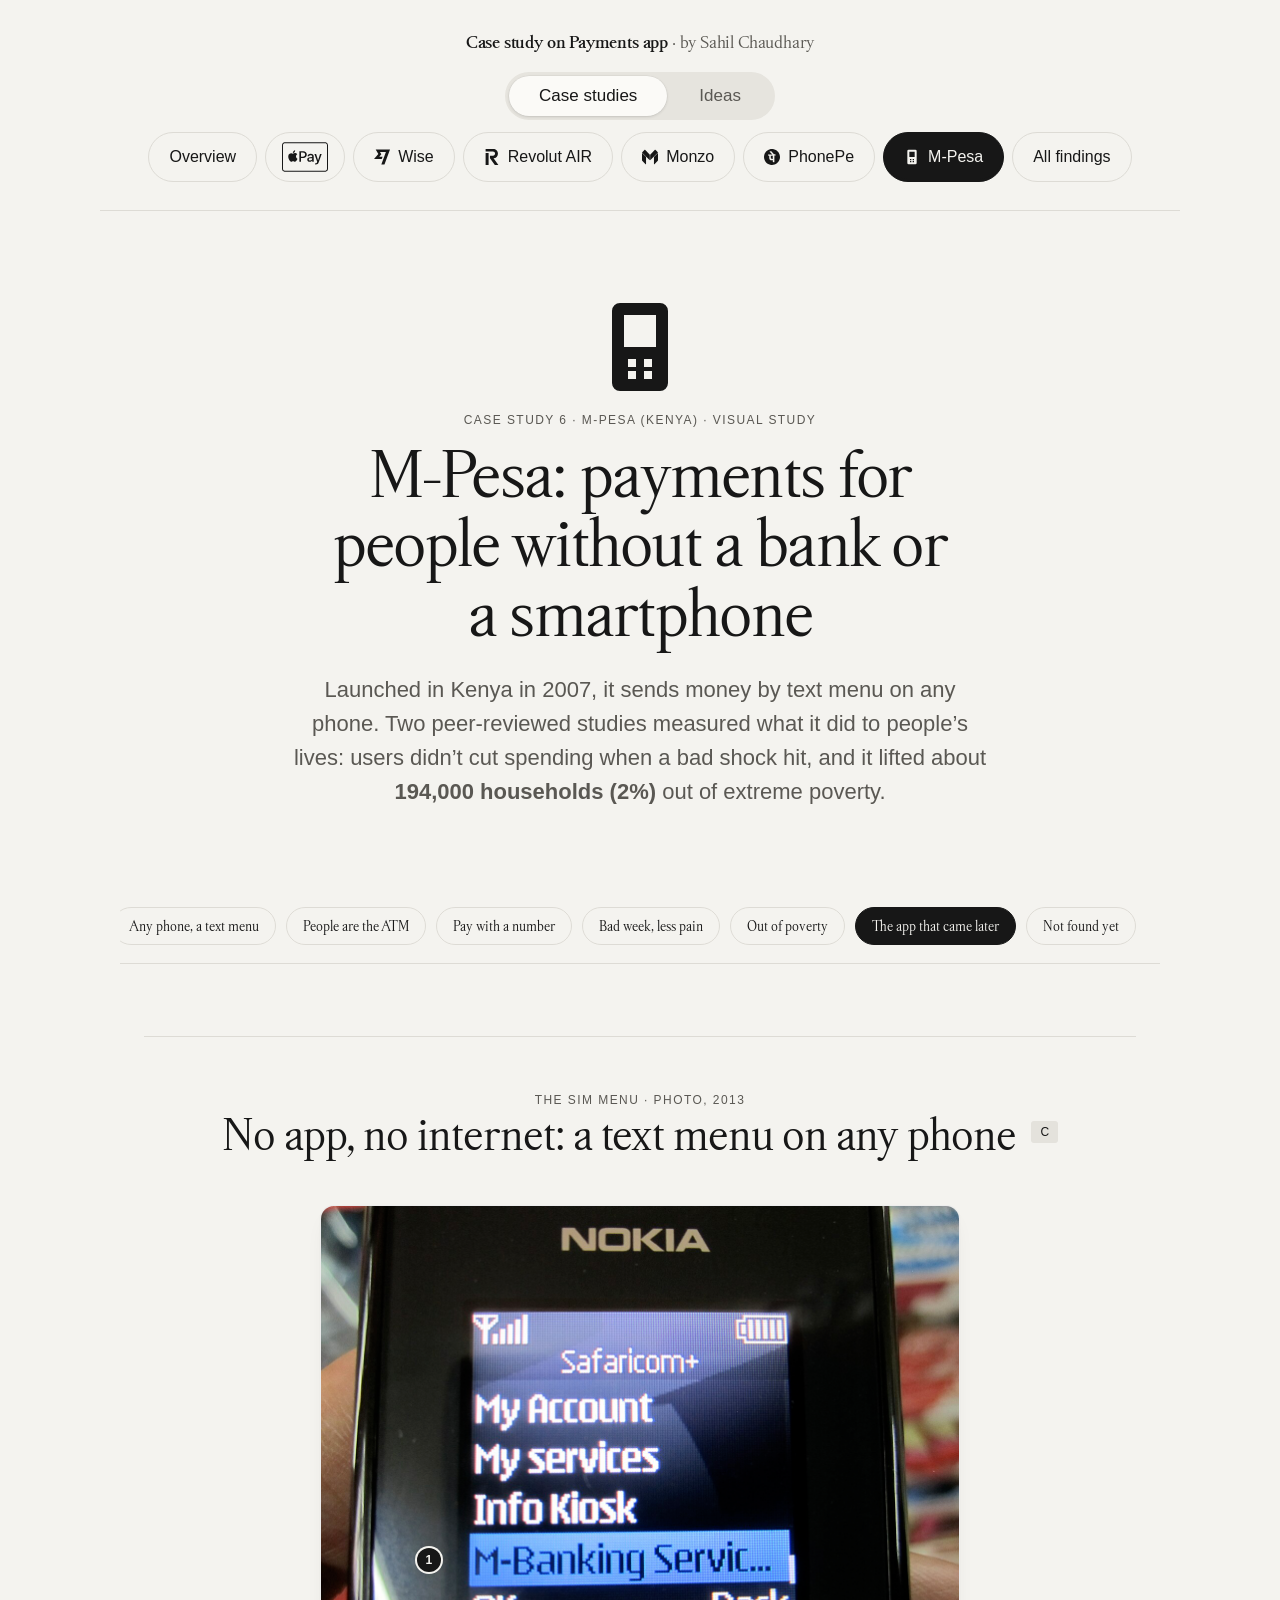
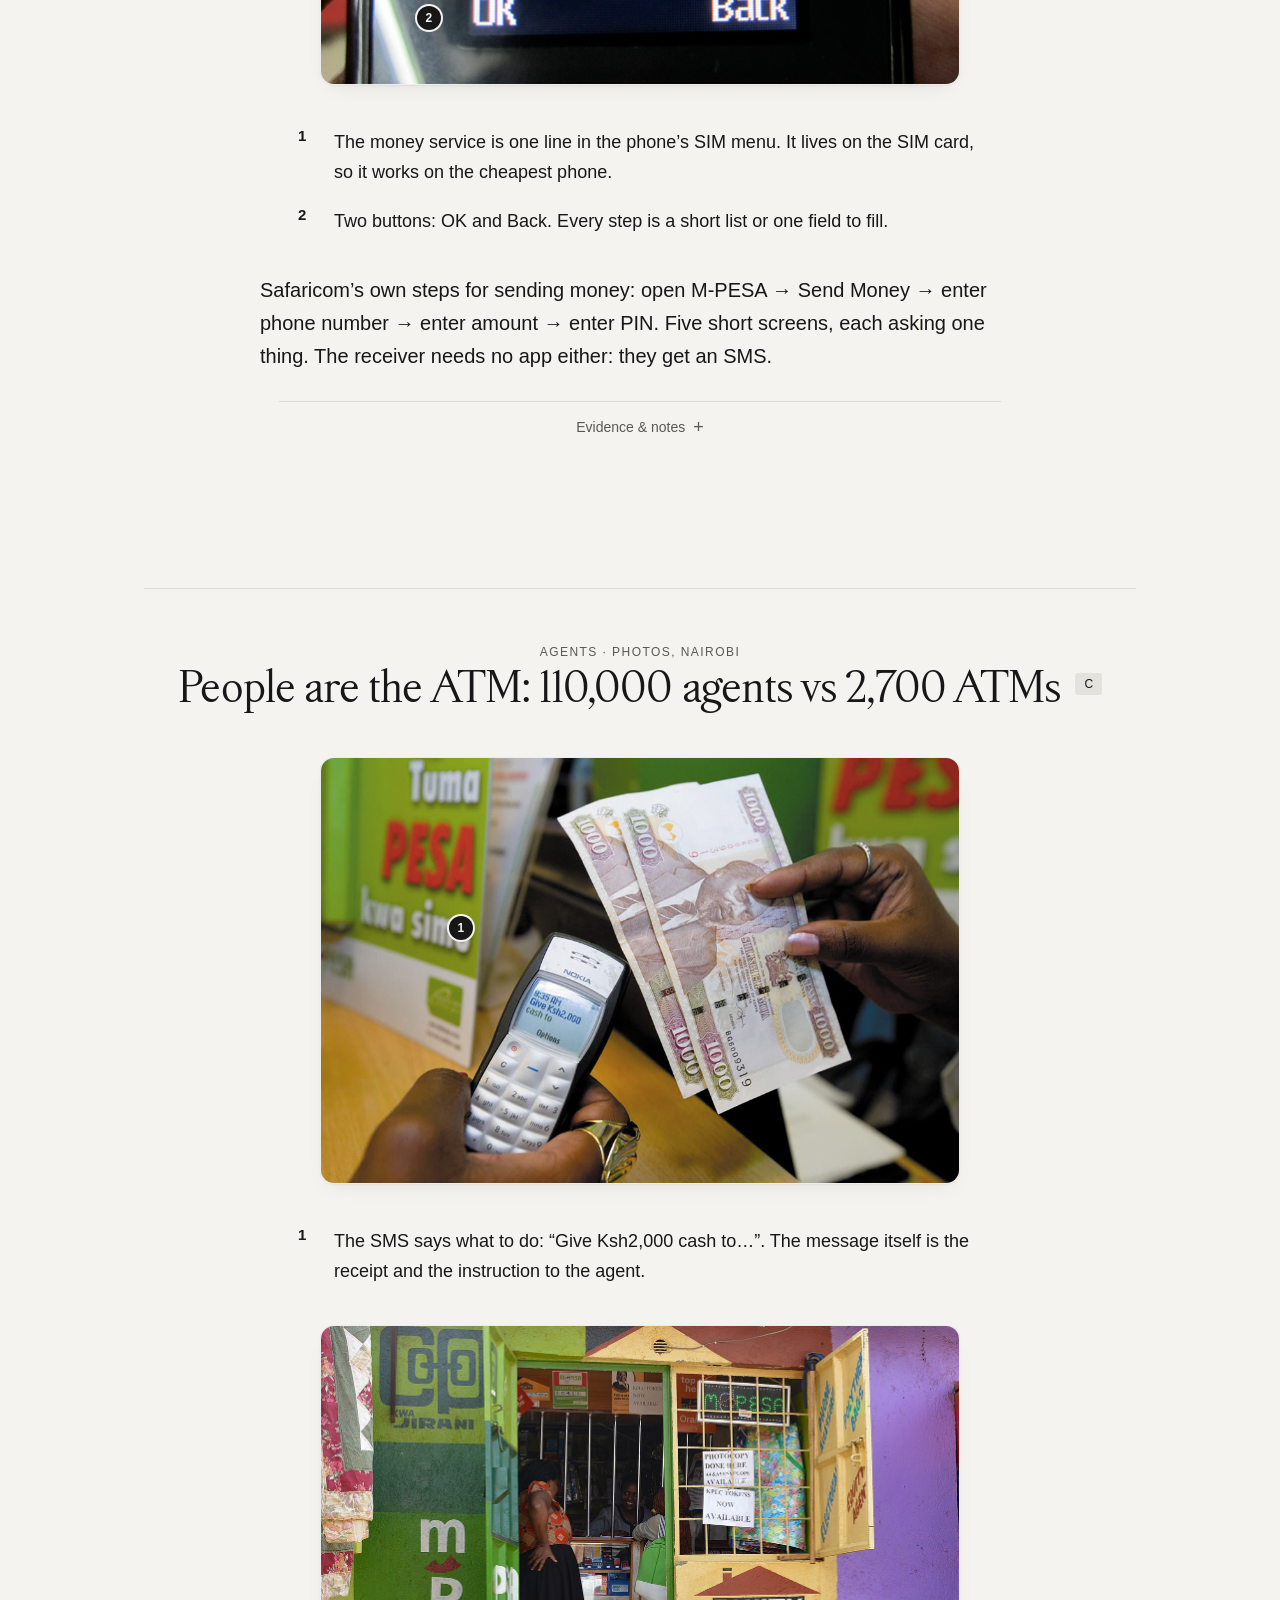
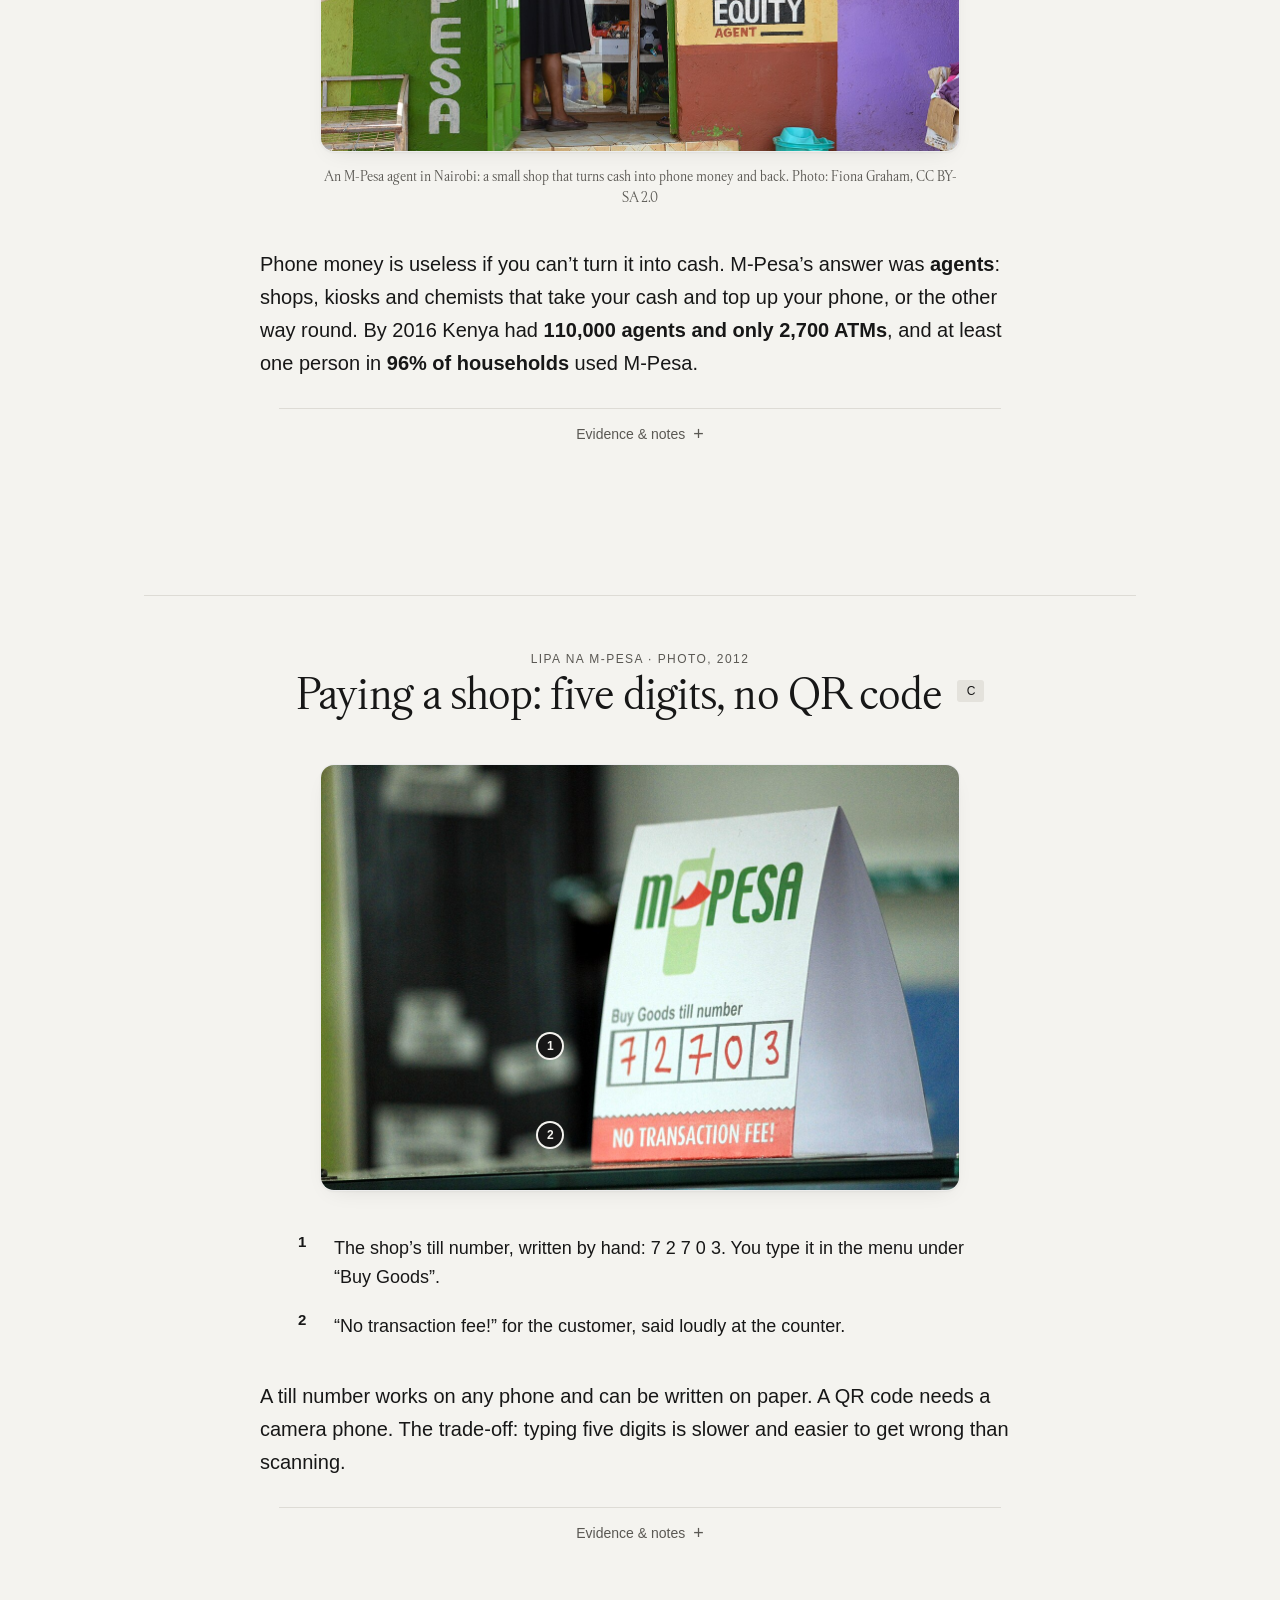
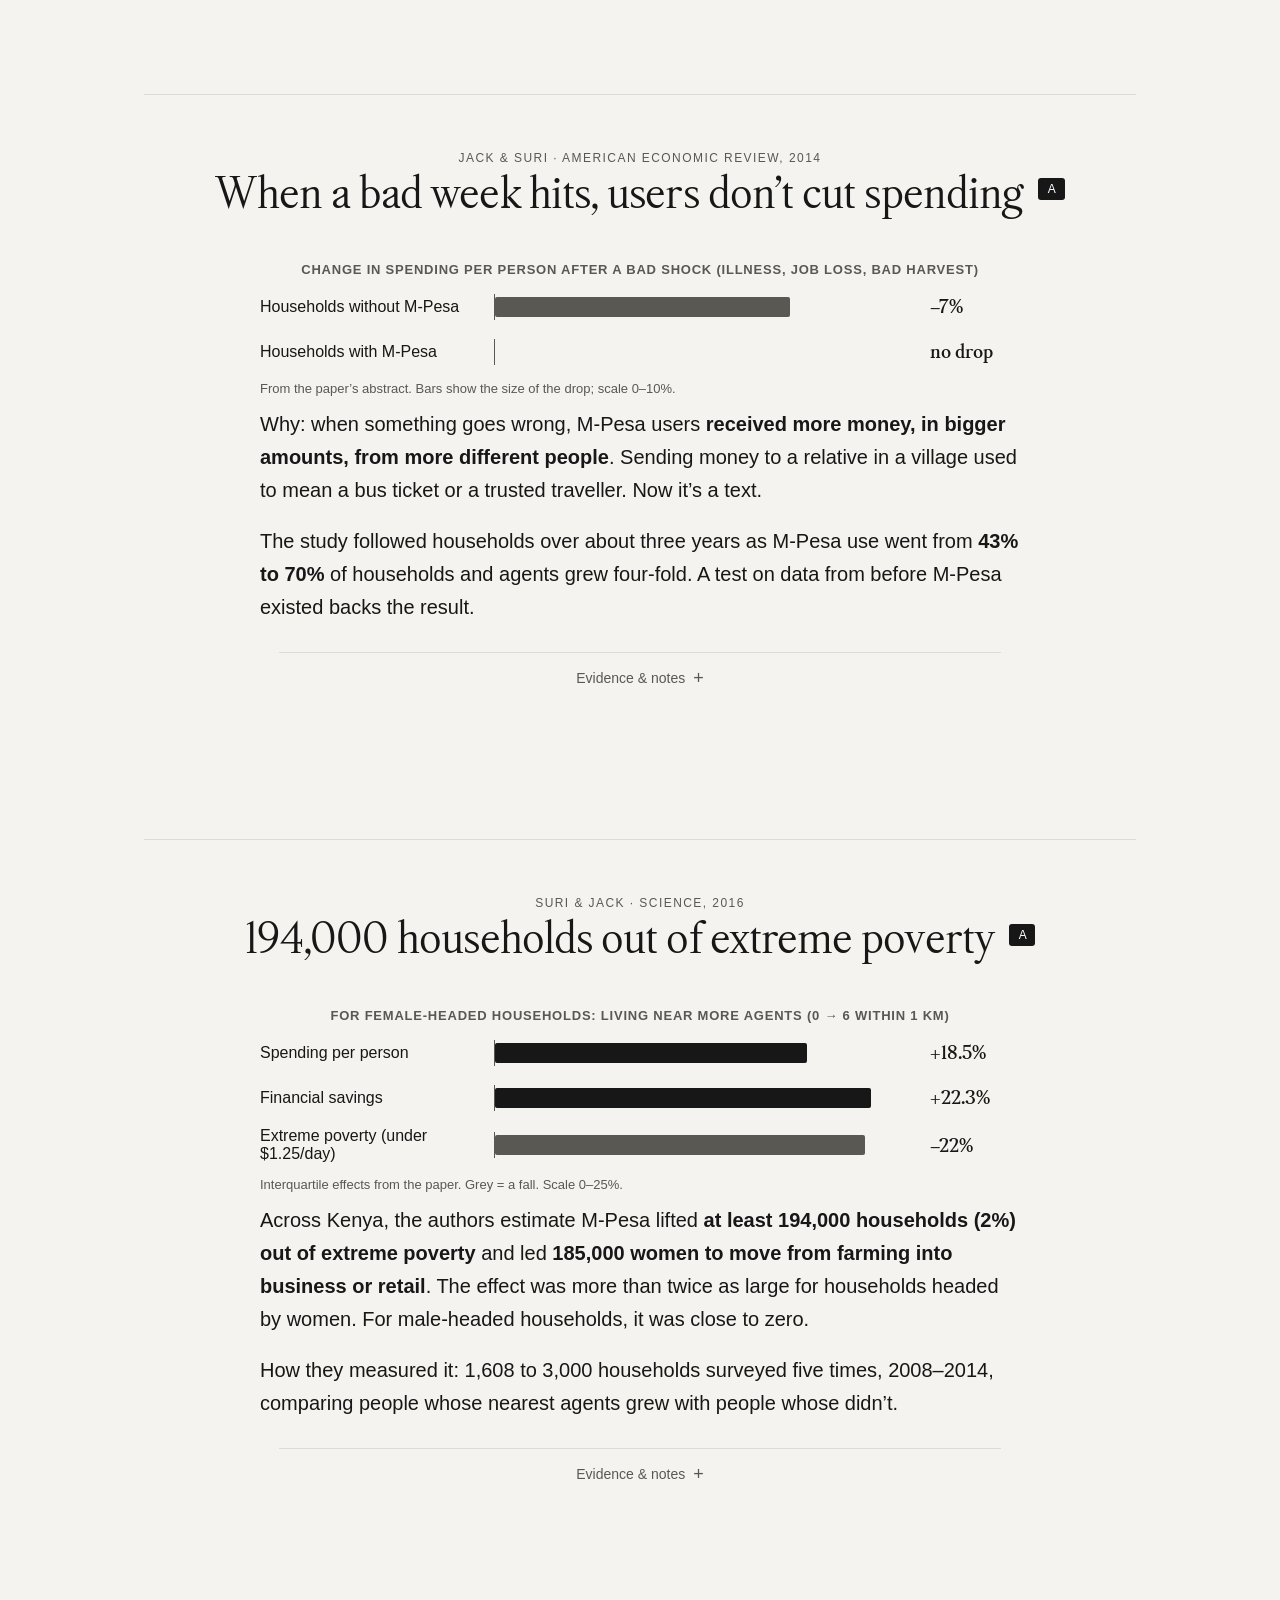
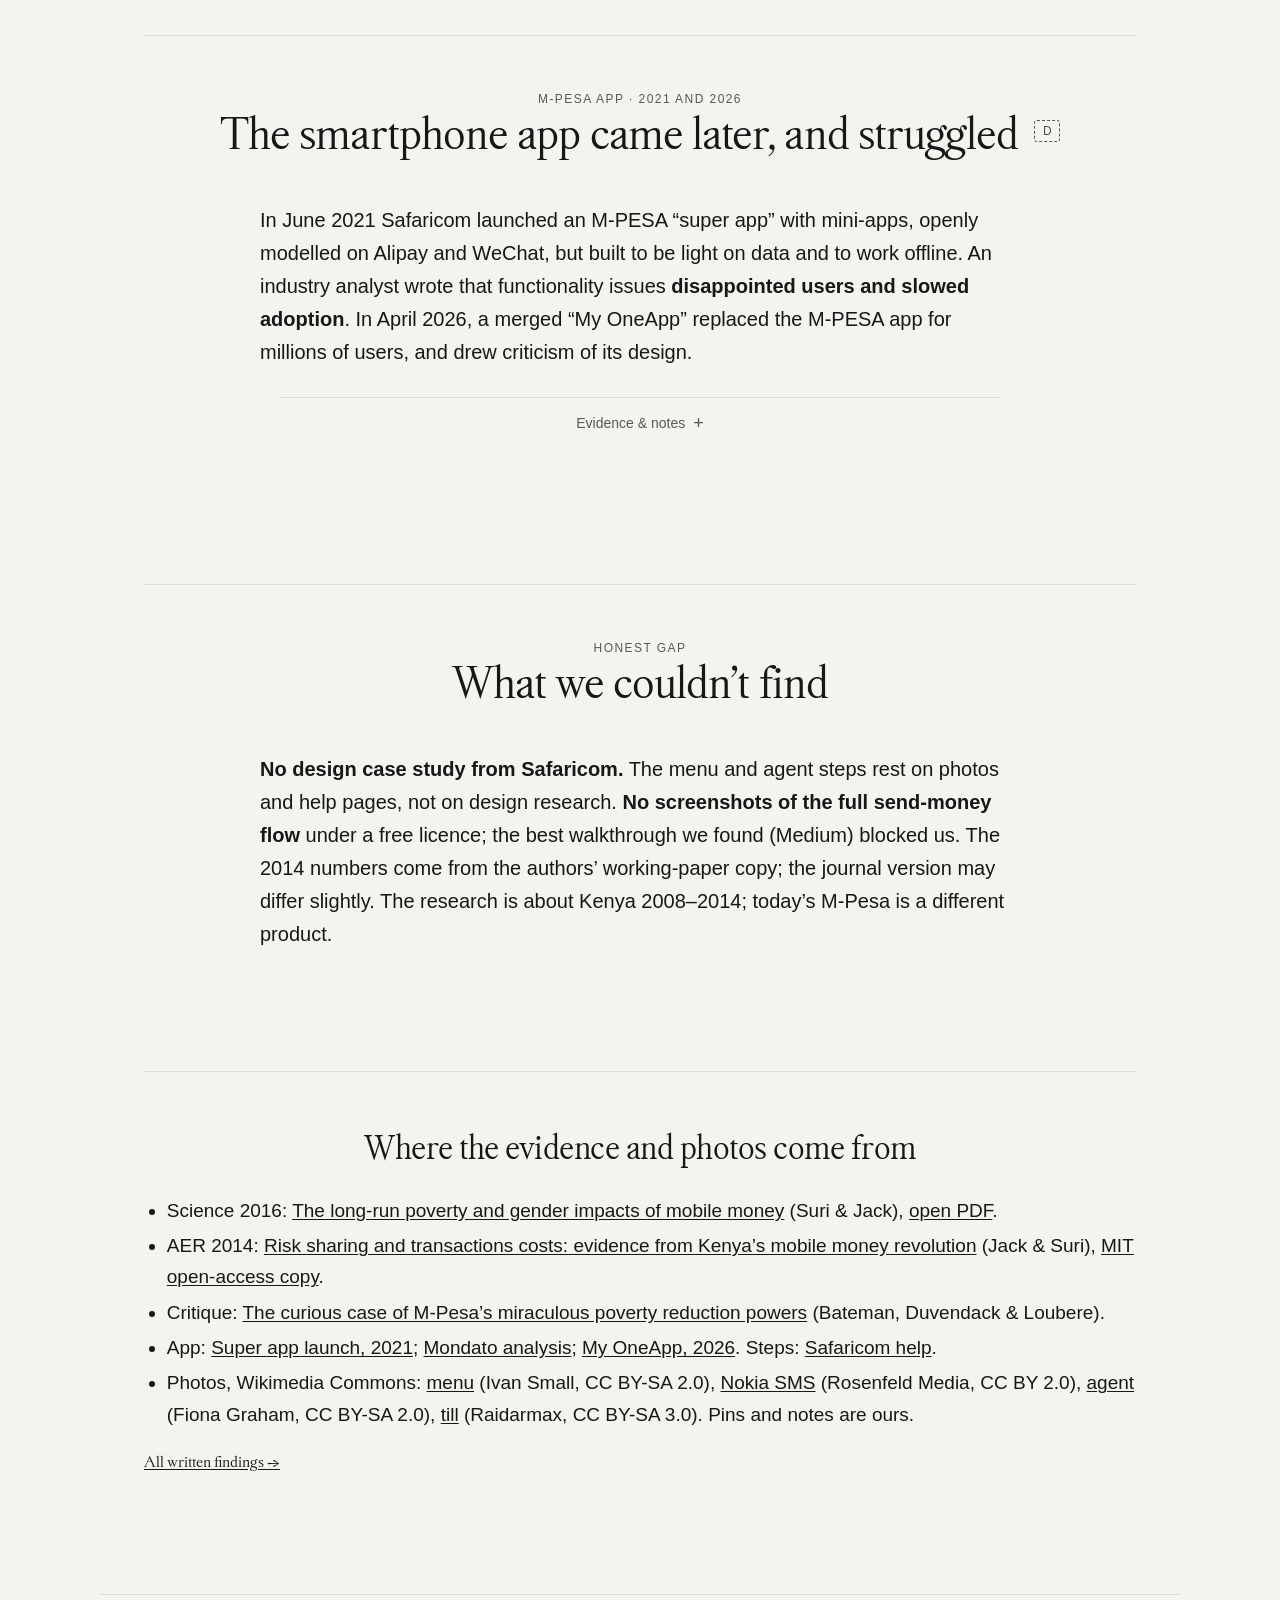
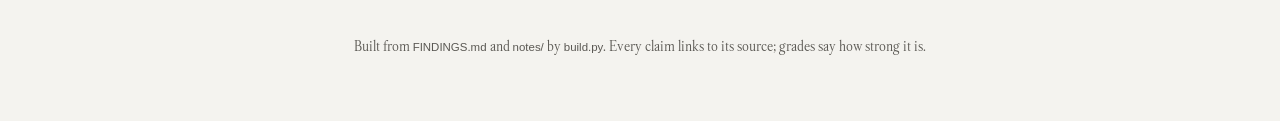
==== mpesa.html @ 224393d3 "Publish site 2026-11-17 16:56" ====
<!doctype html>
<html lang="en"><head><meta charset="utf-8">
<meta name="viewport" content="width=device-width,initial-scale=1">
<title>M-Pesa</title>
<link rel="stylesheet" href="style.css?v=23">
</head><body>
<header class="top"><a class="mark" href="index.html">Case study on Payments app<span> · by Sahil Chaudhary</span></a></header>
<nav class="tabs" aria-label="Sections"><div class="seg" role="tablist"><a role="tab" data-g="cases" href="index.html" aria-selected="true">Case studies</a><a role="tab" data-g="ideas" href="idea-001.html" aria-selected="false">Ideas</a></div>
<div class="pills" data-g="cases"><a class="pill" href="index.html">Overview</a><a class="pill" href="apple-pay.html"><svg class="lg ap-pill" width="46" height="46" viewBox="0 0 24 24" fill="currentColor" role="img" aria-label="Apple Pay"><path d="M2.15 4.318a42.16 42.16 0 0 0-.454.003c-.15.005-.303.013-.452.04a1.44 1.44 0 0 0-1.06.772c-.07.138-.114.278-.14.43-.028.148-.037.3-.04.45A10.2 10.2 0 0 0 0 6.222v11.557c0 .07.002.138.003.207.004.15.013.303.04.452.027.15.072.291.142.429a1.436 1.436 0 0 0 .63.63c.138.07.278.115.43.142.148.027.3.036.45.04l.208.003h20.194l.207-.003c.15-.004.303-.013.452-.04.15-.027.291-.071.428-.141a1.432 1.432 0 0 0 .631-.631c.07-.138.115-.278.141-.43.027-.148.036-.3.04-.45.002-.07.003-.138.003-.208l.001-.246V6.221c0-.07-.002-.138-.004-.207a2.995 2.995 0 0 0-.04-.452 1.446 1.446 0 0 0-1.2-1.201 3.022 3.022 0 0 0-.452-.04 10.448 10.448 0 0 0-.453-.003zm0 .512h19.942c.066 0 .131.002.197.003.115.004.25.01.375.032.109.02.2.05.287.094a.927.927 0 0 1 .407.407.997.997 0 0 1 .094.288c.022.123.028.258.031.374.002.065.003.13.003.197v11.552c0 .065 0 .13-.003.196-.003.115-.009.25-.032.375a.927.927 0 0 1-.5.693 1.002 1.002 0 0 1-.286.094 2.598 2.598 0 0 1-.373.032l-.2.003H1.906c-.066 0-.133-.002-.196-.003a2.61 2.61 0 0 1-.375-.032c-.109-.02-.2-.05-.288-.094a.918.918 0 0 1-.406-.407 1.006 1.006 0 0 1-.094-.288 2.531 2.531 0 0 1-.032-.373 9.588 9.588 0 0 1-.002-.197V6.224c0-.065 0-.131.002-.197.004-.114.01-.248.032-.375.02-.108.05-.199.094-.287a.925.925 0 0 1 .407-.406 1.03 1.03 0 0 1 .287-.094c.125-.022.26-.029.375-.032.065-.002.131-.002.196-.003zm4.71 3.7c-.3.016-.668.199-.88.456-.191.22-.36.58-.316.918.338.03.675-.169.888-.418.205-.258.345-.603.308-.955zm2.207.42v5.493h.852v-1.877h1.18c1.078 0 1.835-.739 1.835-1.812 0-1.07-.742-1.805-1.808-1.805zm.852.719h.982c.739 0 1.161.396 1.161 1.089 0 .692-.422 1.092-1.164 1.092h-.979zm-3.154.3c-.45.01-.83.28-1.05.28-.235 0-.593-.264-.981-.257a1.446 1.446 0 0 0-1.23.747c-.527.908-.139 2.255.374 2.995.249.366.549.769.944.754.373-.014.52-.242.973-.242.454 0 .586.242.98.235.41-.007.667-.366.915-.733.286-.417.403-.82.41-.841-.007-.008-.79-.308-.797-1.209-.008-.754.615-1.113.644-1.135-.352-.52-.9-.578-1.09-.593a1.123 1.123 0 0 0-.092-.002zm8.204.397c-.99 0-1.606.533-1.652 1.256h.777c.072-.358.369-.586.845-.586.502 0 .803.266.803.711v.309l-1.097.064c-.951.054-1.488.484-1.488 1.184 0 .72.548 1.207 1.332 1.207.526 0 1.032-.281 1.264-.727h.019v.659h.788v-2.76c0-.803-.62-1.317-1.591-1.317zm1.94.072l1.446 4.009c0 .003-.073.24-.073.247-.125.41-.33.571-.711.571-.069 0-.206 0-.267-.015v.666c.06.011.267.019.335.019.83 0 1.226-.312 1.568-1.283l1.5-4.214h-.868l-1.012 3.259h-.015l-1.013-3.26zm-1.167 2.189v.316c0 .521-.45.917-1.024.917-.442 0-.731-.228-.731-.579 0-.342.278-.56.769-.593z"/></svg><span class=sr>Apple Pay</span></a><a class="pill" href="wise.html"><svg class="lg" width="16" height="16" viewBox="0 0 24 24" fill="currentColor" role="img" aria-label="Wise"><path d="M6.488 7.469 0 15.05h11.585l1.301-3.576H7.922l3.033-3.507.01-.092L8.993 4.48h8.873l-6.878 18.925h4.706L24 .595H2.543l3.945 6.874Z"/></svg>Wise</a><a class="pill" href="revolut-air.html"><svg class="lg" width="16" height="16" viewBox="0 0 24 24" fill="currentColor" role="img" aria-label="Revolut"><path d="M20.9133 6.9566C20.9133 3.1208 17.7898 0 13.9503 0H2.424v3.8605h10.9782c1.7376 0 3.177 1.3651 3.2087 3.043.016.84-.2994 1.633-.8878 2.2324-.5886.5998-1.375.9303-2.2144.9303H9.2322a.2756.2756 0 0 0-.2755.2752v3.431c0 .0585.018.1142.052.1612L16.2646 24h5.3114l-7.2727-10.094c3.6625-.1838 6.61-3.2612 6.61-6.9494zM6.8943 5.9229H2.424V24h4.4704z"/></svg>Revolut AIR</a><a class="pill" href="monzo.html"><svg class="lg" width="16" height="16" viewBox="0 0 24 24" fill="currentColor" role="img" aria-label="Monzo"><path d="M4.244 1.174a.443.443 0 00-.271.13l-3.97 3.97-.001.001c3.884 3.882 8.093 8.092 11.748 11.748v-8.57L4.602 1.305a.443.443 0 00-.358-.131zm15.483 0a.443.443 0 00-.329.13L12.25 8.456v8.568L24 5.275c-1.316-1.322-2.647-2.648-3.97-3.97a.443.443 0 00-.301-.131zM0 5.979l.002 10.955c0 .294.118.577.326.785l4.973 4.976c.28.282.76.083.758-.314V12.037zm23.998.003l-6.06 6.061v10.338c-.004.399.48.6.76.314l4.974-4.976c.208-.208.326-.49.326-.785z"/></svg>Monzo</a><a class="pill" href="phonepe.html"><svg class="lg" width="16" height="16" viewBox="0 0 24 24" fill="currentColor" role="img" aria-label="PhonePe"><path d="M10.206 9.941h2.949v4.692c-.402.201-.938.268-1.34.268-1.072 0-1.609-.536-1.609-1.743V9.941zm13.47 4.816c-1.523 6.449-7.985 10.442-14.433 8.919C2.794 22.154-1.199 15.691.324 9.243 1.847 2.794 8.309-1.199 14.757.324c6.449 1.523 10.442 7.985 8.919 14.433zm-6.231-5.888a.887.887 0 0 0-.871-.871h-1.609l-3.686-4.222c-.335-.402-.871-.536-1.407-.402l-1.274.401c-.201.067-.268.335-.134.469l4.021 3.82H6.386c-.201 0-.335.134-.335.335v.67c0 .469.402.871.871.871h.938v3.217c0 2.413 1.273 3.82 3.418 3.82.67 0 1.206-.067 1.877-.335v2.145c0 .603.469 1.072 1.072 1.072h.938a.432.432 0 0 0 .402-.402V9.874h1.542c.201 0 .335-.134.335-.335v-.67z"/></svg>PhonePe</a><a class="pill" href="mpesa.html" aria-current=page><svg class="lg" width="16" height="16" viewBox="0 0 24 24" fill="currentColor" role="img" aria-label="Feature phone"><path fill-rule="evenodd" d="M7 1h10a2 2 0 0 1 2 2v18a2 2 0 0 1-2 2H7a2 2 0 0 1-2-2V3a2 2 0 0 1 2-2zm1 3v8h8V4H8zm1 11h2v2H9v-2zm4 0h2v2h-2v-2zm-4 3h2v2H9v-2zm4 0h2v2h-2v-2z"/></svg>M-Pesa</a><a class="pill" href="findings.html">All findings</a></div><div class="pills" data-g="ideas" hidden><a class="pill" href="idea-001.html">New QR Concept</a><a class="pill" href="idea-002.html">Semi GenUI Concept</a><a class="pill" href="idea-003.html">Pending Concept</a></div></nav>

<main data-rv><style>
.shot.wide.mp-ph { max-width: 640px; }
.mp-bars { max-width: 760px; margin: 0 auto; display: grid; gap: 14px; }
.mp-bars figcaption { font: 700 13px var(--mono); letter-spacing: .06em; text-transform: uppercase; color: var(--ink-2); }
.mp-row { display: grid; grid-template-columns: 220px 1fr 90px; gap: 14px; align-items: center; font: 400 16px var(--serif); }
.mp-row .t { position: relative; height: 26px; border-left: 1px solid var(--ink-2); }
.mp-row .t i { position: absolute; top: 3px; bottom: 3px; background: var(--stamp); border-radius: 2px; }
.mp-row .t i.neg { background: var(--ink-2); }
.mp-row b { font: 700 20px var(--sans); color: var(--stamp); }
.mp-row b.neg { color: var(--ink); }
.mp-bars .note { font: 400 13px var(--mono); color: var(--ink-2); margin: 0; }
@media (max-width: 700px) { .mp-row { grid-template-columns: 1fr 70px; } .mp-row .t { grid-column: 1 / -1; grid-row: 2; } }
</style><section class="head"><svg class="lg head-lg" width="96" height="96" viewBox="0 0 24 24" fill="currentColor" role="img" aria-label="Feature phone"><path fill-rule="evenodd" d="M7 1h10a2 2 0 0 1 2 2v18a2 2 0 0 1-2 2H7a2 2 0 0 1-2-2V3a2 2 0 0 1 2-2zm1 3v8h8V4H8zm1 11h2v2H9v-2zm4 0h2v2h-2v-2zm-4 3h2v2H9v-2zm4 0h2v2h-2v-2z"/></svg><p class="kicker">Case study 6 · M-Pesa (Kenya) · visual study</p>
<h1>M-Pesa: payments for people without a bank or a smartphone</h1>
<p class="lede">Launched in Kenya in 2007, it sends money by text menu on any phone. Two peer-reviewed studies measured what it did to people’s lives: users didn’t cut spending when a bad shock hit, and it lifted about <b>194,000 households (2%)</b> out of extreme poverty.</p>
<dl class="legend">
<div><dt><span class="grade gA" title="Evidence grade A">A</span></dt><dd>Controlled test (A/B, holdback)</dd></div>
<div><dt><span class="grade gB" title="Evidence grade B">B</span></dt><dd>Insider number, no method given</dd></div>
<div><dt><span class="grade gC" title="Evidence grade C">C</span></dt><dd>Expert analysis, no data</dd></div>
<div><dt><span class="grade gD" title="Evidence grade D">D</span></dt><dd>Dated, news or unverifiable</dd></div>
</dl>
<ol class="journey"><li><a href="#s1"><span class="num">1</span>Any phone, a text menu</a></li><li><a href="#s2"><span class="num">2</span>People are the ATM</a></li><li><a href="#s3"><span class="num">3</span>Pay with a number</a></li><li><a href="#s4"><span class="num">4</span>Bad week, less pain</a></li><li><a href="#s5"><span class="num">5</span>Out of poverty</a></li><li><a href="#s6"><span class="num">6</span>The app that came later</a></li><li><a href="#s7"><span class="num">7</span>Not found yet</a></li></ol></section><section class="step" id="s1">
<header class="step-h"><span class="num big">1</span><div><p class="kicker">The SIM menu · photo, 2013</p>
<h2>No app, no internet: a text menu on any phone <span class="grade gC" title="Evidence grade C">C</span></h2></div></header>

<figure class="shot wide mp-ph"><div class="frame"><img src="assets/mpesa/menu-feature-phone.jpg" alt="Nokia feature phone showing the Safaricom menu: My Account, My services, Info Kiosk, M-Banking Services" loading="lazy"><span class="pin" style="top:74%;left:17%">1</span><span class="pin" style="top:86%;left:17%">2</span></div></figure>
<ol class="pinnotes"><li><span class="num">1</span><div>The money service is one line in the phone’s SIM menu. It lives on the SIM card, so it works on the cheapest phone.</div></li><li><span class="num">2</span><div>Two buttons: OK and Back. Every step is a short list or one field to fill.</div></li></ol>
<div class="txt"><p>Safaricom’s own steps for sending money: open M-PESA → Send Money → enter phone number → enter amount → enter PIN. Five short screens, each asking one thing. The receiver needs no app either: they get an SMS.</p>
<p><span class="our">our note</span> This is the same principle as Monzo’s sign-up (step 1 there) taken to the extreme: the less the person has (phone, data, bank), the fewer things the flow can ask of them.</p></div>
<p class="ev"><b>Evidence</b> Photo by Ivan Small (CC BY-SA 2.0); steps from Safaricom’s help page. No Safaricom design write-up found (C). <a href="https://safaricom.co.ke/main-mpesa/m-pesa-services/transactions">Safaricom, Using M-PESA</a></p></section><section class="step" id="s2">
<header class="step-h"><span class="num big">2</span><div><p class="kicker">Agents · photos, Nairobi</p>
<h2>People are the ATM: 110,000 agents vs 2,700 ATMs <span class="grade gC" title="Evidence grade C">C</span></h2></div></header>

<figure class="shot wide mp-ph"><div class="frame"><img src="assets/mpesa/nokia-1100.jpg" alt="A hand holds a Nokia 1100 showing an M-Pesa SMS, next to Kenyan shilling notes at an agent counter" loading="lazy"><span class="pin" style="top:40%;left:22%">1</span></div></figure>
<ol class="pinnotes"><li><span class="num">1</span><div>The SMS says what to do: “Give Ksh2,000 cash to…”. The message itself is the receipt and the instruction to the agent.</div></li></ol>
<figure class="shot wide mp-ph"><div class="frame"><img src="assets/mpesa/agent-nairobi.jpg" alt="Small shop in Nairobi painted green with M-PESA and Equity agent signs" loading="lazy"></div><figcaption>An M-Pesa agent in Nairobi: a small shop that turns cash into phone money and back. Photo: Fiona Graham, CC BY-SA 2.0</figcaption></figure>
<div class="txt"><p>Phone money is useless if you can’t turn it into cash. M-Pesa’s answer was <b>agents</b>: shops, kiosks and chemists that take your cash and top up your phone, or the other way round. By 2016 Kenya had <b>110,000 agents and only 2,700 ATMs</b>, and at least one person in <b>96% of households</b> used M-Pesa.</p>
<p><span class="our">our note</span> The design here isn’t a screen, it’s a network of people. The research below measures M-Pesa by how close you live to an agent, not by app use.</p></div>
<p class="ev"><b>Evidence</b> Numbers from the Science paper’s introduction (A). Photos CC BY-SA / CC BY. <a href="https://www.science.org/doi/10.1126/science.aah5309">Suri &amp; Jack, Science, 9 Dec 2016</a></p></section><section class="step" id="s3">
<header class="step-h"><span class="num big">3</span><div><p class="kicker">Lipa na M-Pesa · photo, 2012</p>
<h2>Paying a shop: five digits, no QR code <span class="grade gC" title="Evidence grade C">C</span></h2></div></header>

<figure class="shot wide mp-ph"><div class="frame"><img src="assets/mpesa/till.jpg" alt="Counter sign: M-PESA, Buy Goods till number 72703, NO TRANSACTION FEE!" loading="lazy"><span class="pin" style="top:66%;left:36%">1</span><span class="pin" style="top:87%;left:36%">2</span></div></figure>
<ol class="pinnotes"><li><span class="num">1</span><div>The shop’s till number, written by hand: 7 2 7 0 3. You type it in the menu under “Buy Goods”.</div></li><li><span class="num">2</span><div>“No transaction fee!” for the customer, said loudly at the counter.</div></li></ol>
<div class="txt"><p>A till number works on any phone and can be written on paper. A QR code needs a camera phone. The trade-off: typing five digits is slower and easier to get wrong than scanning.</p>
<p><span class="our">our note</span> Compare with PhonePe (step 1), which moved the scanner under your thumb, and our Idea 001. India chose the camera; Kenya started with the keypad. Each fits the phones people actually had.</p></div>
<p class="ev"><b>Evidence</b> Photo by Raidarmax, CC BY-SA 3.0. Describes the design, no data (C). <a href="https://commons.wikimedia.org/wiki/File:An_M-Pesa_Payment_Till.JPG">Wikimedia Commons</a></p></section><section class="step" id="s4">
<header class="step-h"><span class="num big">4</span><div><p class="kicker">Jack &amp; Suri · American Economic Review, 2014</p>
<h2>When a bad week hits, users don’t cut spending <span class="grade gA" title="Evidence grade A">A</span></h2></div></header>

<figure class="mp-bars"><figcaption>Change in spending per person after a bad shock (illness, job loss, bad harvest)</figcaption><div class="mp-row"><span>Households without M-Pesa</span><span class="t"><i class="neg" style="left:0;width:70.0%"></i></span><b class="neg">−7%</b></div><div class="mp-row"><span>Households with M-Pesa</span><span class="t"></span><b class="">no drop</b></div><p class="note">From the paper’s abstract. Bars show the size of the drop; scale 0–10%.</p></figure>
<div class="txt"><p>Why: when something goes wrong, M-Pesa users <b>received more money, in bigger amounts, from more different people</b>. Sending money to a relative in a village used to mean a bus ticket or a trusted traveller. Now it’s a text.</p>
<p>The study followed households over about three years as M-Pesa use went from <b>43% to 70%</b> of households and agents grew four-fold. A test on data from before M-Pesa existed backs the result.</p>
<p><span class="our">our note</span> This is the most human result in the whole site: the value of a payment app isn’t speed at the counter, it’s that your family can reach you in a bad week.</p></div>
<p class="ev"><b>Evidence</b> Peer-reviewed, panel data the authors collected, with a falsification test (A). Numbers from the working-paper version. <a href="https://www.aeaweb.org/articles?id=10.1257/aer.104.1.183">Jack &amp; Suri, AER 104(1), 2014</a></p></section><section class="step" id="s5">
<header class="step-h"><span class="num big">5</span><div><p class="kicker">Suri &amp; Jack · Science, 2016</p>
<h2>194,000 households out of extreme poverty <span class="grade gA" title="Evidence grade A">A</span></h2></div></header>

<figure class="mp-bars"><figcaption>For female-headed households: living near more agents (0 → 6 within 1 km)</figcaption><div class="mp-row"><span>Spending per person</span><span class="t"><i class="" style="left:0;width:74.0%"></i></span><b class="">+18.5%</b></div><div class="mp-row"><span>Financial savings</span><span class="t"><i class="" style="left:0;width:89.2%"></i></span><b class="">+22.3%</b></div><div class="mp-row"><span>Extreme poverty (under $1.25/day)</span><span class="t"><i class="neg" style="left:0;width:88.0%"></i></span><b class="neg">−22%</b></div><p class="note">Interquartile effects from the paper. Grey = a fall. Scale 0–25%.</p></figure>
<div class="txt"><p>Across Kenya, the authors estimate M-Pesa lifted <b>at least 194,000 households (2%) out of extreme poverty</b> and led <b>185,000 women to move from farming into business or retail</b>. The effect was more than twice as large for households headed by women. For male-headed households, it was close to zero.</p>
<p>How they measured it: 1,608 to 3,000 households surveyed five times, 2008–2014, comparing people whose nearest agents grew with people whose didn’t.</p>
<p><span class="our">our note</span> Not settled. Critics (Bateman, Duvendack &amp; Loubere, 2019) argue there’s no real control group, so the effect can’t be pinned on M-Pesa alone. The study also lost 35% of households over six years. We keep the grade at A for method and publication, with that caveat.</p></div>
<p class="ev"><b>Evidence</b> Peer-reviewed in Science; natural experiment, not a randomised trial; disputed (A, contested). <a href="https://www.science.org/doi/10.1126/science.aah5309">Suri &amp; Jack, Science 354(6317), 2016</a></p></section><section class="step" id="s6">
<header class="step-h"><span class="num big">6</span><div><p class="kicker">M-PESA app · 2021 and 2026</p>
<h2>The smartphone app came later, and struggled <span class="grade gD" title="Evidence grade D">D</span></h2></div></header>

<div class="txt"><p>In June 2021 Safaricom launched an M-PESA “super app” with mini-apps, openly modelled on Alipay and WeChat, but built to be light on data and to work offline. An industry analyst wrote that functionality issues <b>disappointed users and slowed adoption</b>. In April 2026, a merged “My OneApp” replaced the M-PESA app for millions of users, and drew criticism of its design.</p>
<p><span class="our">our note</span> The same lesson as PhonePe (step 3) and Monzo (step 6): a payment habit is hard to move. M-Pesa’s strength was a menu that never changed for years.</p></div>
<p class="ev"><b>Evidence</b> News and analyst commentary only, no data from Safaricom (D). <a href="https://blog.mondato.com/from-mobile-money-powerhouse-to-super-app-the-case-of-m-pesa/">Mondato; The Star, 2021 and 2026</a></p></section><section class="step" id="s7">
<header class="step-h"><span class="num big">7</span><div><p class="kicker">Honest gap</p>
<h2>What we couldn’t find </h2></div></header>

<div class="txt"><p><b>No design case study from Safaricom.</b> The menu and agent steps rest on photos and help pages, not on design research. <b>No screenshots of the full send-money flow</b> under a free licence; the best walkthrough we found (Medium) blocked us. The 2014 numbers come from the authors’ working-paper copy; the journal version may differ slightly. The research is about Kenya 2008–2014; today’s M-Pesa is a different product.</p></div></section><section class="sources"><h2 class="sec">Where the evidence and photos come from</h2><ul>
<li>Science 2016: <a href="https://www.science.org/doi/10.1126/science.aah5309">The long-run poverty and gender impacts of mobile money</a> (Suri &amp; Jack), <a href="https://www.findevgateway.org/sites/default/files/publications/files/new_jack_and_suri_paper_1.pdf">open PDF</a>.</li>
<li>AER 2014: <a href="https://www.aeaweb.org/articles?id=10.1257/aer.104.1.183">Risk sharing and transactions costs: evidence from Kenya’s mobile money revolution</a> (Jack &amp; Suri), <a href="https://dspace.mit.edu/handle/1721.1/88137">MIT open-access copy</a>.</li>
<li>Critique: <a href="https://developingeconomics.org/2019/06/14/the-curious-case-of-m-pesas-miraculous-poverty-reduction-powers/">The curious case of M-Pesa’s miraculous poverty reduction powers</a> (Bateman, Duvendack &amp; Loubere).</li>
<li>App: <a href="https://www.the-star.co.ke/news/2021-06-23-safaricom-launches-m-pesa-super-app-to-enhance-customers-experience">Super app launch, 2021</a>; <a href="https://blog.mondato.com/from-mobile-money-powerhouse-to-super-app-the-case-of-m-pesa/">Mondato analysis</a>; <a href="https://www.the-star.co.ke/news/2026-04-01-safaricom-unveils-ai-powered-my-oneapp-merging-m-pesa-and-mysafaricom-under-one-roof">My OneApp, 2026</a>. Steps: <a href="https://safaricom.co.ke/main-mpesa/m-pesa-services/transactions">Safaricom help</a>.</li>
<li>Photos, Wikimedia Commons: <a href="https://commons.wikimedia.org/wiki/File:M-Pesa_service_screen_on_a_feature_phone.jpg">menu</a> (Ivan Small, CC BY-SA 2.0), <a href="https://commons.wikimedia.org/wiki/File:M-Pesa_on_Nokia_1100_20120430.jpg">Nokia SMS</a> (Rosenfeld Media, CC BY 2.0), <a href="https://commons.wikimedia.org/wiki/File:M-PESA_mobile_money_and_Equity_agent,_Nairobi,_Kenya.jpg">agent</a> (Fiona Graham, CC BY-SA 2.0), <a href="https://commons.wikimedia.org/wiki/File:An_M-Pesa_Payment_Till.JPG">till</a> (Raidarmax, CC BY-SA 3.0). Pins and notes are ours.</li>
</ul><p class="more"><a href="findings.html">All written findings →</a></p></section></main>
<script>(()=>{
const m=document.querySelector('main[data-rv]'); if(!m) return;
/* progressive disclosure: evidence + our notes fold under each step */
m.querySelectorAll('.step').forEach(st=>{
  const items=[...st.querySelectorAll(':scope .ev, :scope .txt p')].filter(e=>e.classList.contains('ev')||e.querySelector('.our'));
  if(items.length){const d=document.createElement('details');d.className='why';
    d.innerHTML='<summary><span>Evidence &amp; notes</span></summary><div class="why-b"></div>';
    items.forEach(e=>d.lastElementChild.appendChild(e)); st.appendChild(d);}
  const pairs=[...st.querySelectorAll(':scope > .pair, :scope > .pair-h')];
  const cut=pairs.filter(e=>e.classList.contains('pair'))[2];
  if(cut){const rest=pairs.slice(pairs.indexOf(cut)-(cut.previousElementSibling?.classList.contains('pair-h')?1:0));
    const n=rest.filter(e=>e.classList.contains('pair')).length; const b=document.createElement('button');
    b.className='more-btn'; b.textContent='Show '+n+' more comparisons'; rest[0].before(b);
    rest.forEach(e=>e.hidden=true); b.onclick=()=>{rest.forEach(e=>{e.hidden=false;e.classList.add('in');}); b.remove();};}
});
/* sticky step rail with scrollspy */
const j=m.querySelector('.journey'); if(j){const h=m.querySelector('.head'); h.after(j); j.classList.add('rail');
  const links=[...j.querySelectorAll('a')]; const map=new Map(links.map(a=>[a.getAttribute('href').slice(1),a]));
  const spy=new IntersectionObserver(es=>es.forEach(e=>{if(e.isIntersecting){links.forEach(a=>a.removeAttribute('aria-current'));
    const a=map.get(e.target.id); if(a){a.setAttribute('aria-current','true'); j.scrollTo({left:a.offsetLeft-(j.clientWidth-a.offsetWidth)/2,behavior:'smooth'});}}}),{rootMargin:'-45% 0px -50% 0px'});
  m.querySelectorAll('.step').forEach(s=>spy.observe(s));}
})();</script>
<script>(()=>{
const m=document.querySelector('main[data-rv]'); if(!m || location.search.includes('static')) return;
if(matchMedia('(prefers-reduced-motion: reduce)').matches) return;
const sel='.head>*, .step-h, .txt>p, .shot, .half, .pinnotes li, .ev, .chart, .card, .pat, .box, .sources, .star, .gaps, .approach>.sub, .prose>*';
const els=[...m.querySelectorAll(sel)];
els.forEach(e=>e.classList.add('rv'));
const io=new IntersectionObserver(es=>{es.forEach(en=>{if(!en.isIntersecting) return;
  const sib=[...en.target.parentElement.children].filter(x=>x.classList.contains('rv'));
  en.target.style.transitionDelay=Math.min(sib.indexOf(en.target),6)*70+'ms';
  en.target.classList.add('in'); io.unobserve(en.target);});},{rootMargin:'0px 0px -8% 0px',threshold:.08});
els.forEach(e=>io.observe(e));
/* pin <-> note: hover a note to light its pin, and back */
document.querySelectorAll('.step').forEach(st=>{
  const pins=[...st.querySelectorAll('.pin')], notes=[...st.querySelectorAll('.pinnotes li')];
  const key=el=>(el.querySelector?.('.num')||el).textContent.trim();
  const on=(k,v)=>{pins.concat(notes).forEach(x=>{if(key(x)===k) x.classList.toggle('hot',v);});};
  pins.concat(notes).forEach(x=>{x.addEventListener('mouseenter',()=>on(key(x),true));x.addEventListener('mouseleave',()=>on(key(x),false));});
});})();</script>
<footer>Built from <code>FINDINGS.md</code> and <code>notes/</code> by <code>build.py</code>. Every claim links to its source; grades say how strong it is.</footer>
</body></html>
---- style.css ----
/* Case study on Payments app */
@font-face { font-family: "Michelangelus"; src: url("fonts/Michelangelus-Regular.ttf"); font-weight: 400; }
@font-face { font-family: "Michelangelus"; src: url("fonts/Michelangelus-Bold.ttf"); font-weight: 700 900; }
@font-face { font-family: "Michelangelus"; src: url("fonts/Michelangelus-Italic.ttf"); font-style: italic; }
/* was: Payments, by design — tokens from DESIGN.md. Components use tokens only. */
:root {
  --paper: #f4f3ef;      /* statement-paper ground */
  --card: #fbfaf7;
  --ink: #171717;
  --ink-2: #5a5853;
  --rule: #dddbd5;
  --stamp: #171717;      /* rubber-stamp violet: numbers, pins, links */
  --stamp-wash: #e7e5df;
  --gA: #171717; --gA-ink: #ffffff;   /* evidence grades: one green, fading with strength */
  --gB: #5a5853; --gB-ink: #ffffff;
  --gC: #e4e2dc; --gC-ink: #171717;
  --gD: transparent; --gD-ink: #4f5055;
  --bar-trad: #a8a6a0;
  --serif: "Helvetica Neue", Helvetica, Arial, sans-serif;
  --sans: "Michelangelus", "Helvetica Neue", Helvetica, serif;
  --mono: "Helvetica Neue", Helvetica, Arial, sans-serif;
  color-scheme: light;
}

* { box-sizing: border-box; }
html { -webkit-text-size-adjust: 100%; }
body { margin: 0; background: var(--paper); color: var(--ink); font: 400 18px/1.55 var(--serif); }
a { color: var(--stamp); text-underline-offset: 2px; }
code { font: 500 .82em var(--mono); }
main { max-width: 1080px; margin: 0 auto; padding: 0 16px 64px; }

.top { display: flex; flex-wrap: wrap; gap: 8px 24px; align-items: baseline; justify-content: space-between;
  max-width: 1080px; margin: 0 auto; padding: 20px 16px; border-bottom: 1px solid var(--rule); }
.mark { font: 800 18px var(--sans); color: var(--ink); text-decoration: none; letter-spacing: -.01em; }
.mark span { font-weight: 500; color: var(--ink-2); }
nav { display: flex; flex-wrap: wrap; gap: 4px 18px; font: 500 15px var(--sans); }
nav a { color: var(--ink-2); text-decoration: none; padding: 4px 0; }
nav a[aria-current] { color: var(--ink); box-shadow: inset 0 -2px var(--stamp); }

h1, h2, h3, .sec { font-family: var(--sans); letter-spacing: -.015em; }
.head { padding: 48px 0 8px; }
.head h1 { font-size: clamp(32px, 5vw, 52px); line-height: 1.05; margin: 8px 0 16px; max-width: 18ch; font-weight: 800; }
.kicker { font: 500 13px var(--mono); color: var(--ink-2); margin: 0; text-transform: uppercase; letter-spacing: .04em; }
.lede { font-size: 21px; max-width: 36em; margin: 0 0 16px; }
.sec { font-size: 26px; font-weight: 700; margin: 56px 0 8px; padding-top: 16px; border-top: 2px solid var(--ink); }
.sub { color: var(--ink-2); margin: 0 0 20px; }

/* grades */
.grade { display: inline-block; min-width: 2.2em; text-align: center; padding: 1px 6px; border-radius: 3px;
  font: 500 13px/1.5 var(--mono); vertical-align: middle; border: 1px solid transparent; }
.gA { background: var(--gA); color: var(--gA-ink); }
.gB { background: var(--gB); color: var(--gB-ink); }
.gC { background: var(--gC); color: var(--gC-ink); }
.gD { background: var(--gD); color: var(--gD-ink); border: 1px dashed var(--ink-2); }
.legend { display: flex; flex-wrap: wrap; gap: 8px 24px; margin: 24px 0 0; font: 400 14px var(--sans); color: var(--ink-2); }
.legend div { display: flex; gap: 8px; align-items: center; }
.legend dd { margin: 0; }

/* the star finding + chart */
.star { background: var(--card); border: 1px solid var(--rule); border-left: 4px solid var(--stamp); padding: 20px 24px; margin: 32px 0; }
.star.mini { margin: 0 0 24px; }
.chart { margin: 12px 0 0; }
.chart figcaption { font: 700 17px var(--sans); margin-bottom: 12px; }
.bar-row { display: grid; grid-template-columns: 11em 1fr 15em; gap: 12px; align-items: center; margin: 6px 0; font: 400 15px var(--sans); }
.track { height: 22px; position: relative; }
.bar { display: block; height: 100%; border-radius: 0 3px 3px 0; }
.bar.trad { background: var(--bar-trad); }
.bar.air { background: var(--stamp); }
.bv { font-family: var(--sans); white-space: nowrap; }
.chart .note { font-size: 14px; color: var(--ink-2); margin: 8px 0 0; }
@media (max-width: 640px) {
  .bar-row { grid-template-columns: 1fr; gap: 2px; }
}

/* screens with pins */
.screens { display: grid; grid-template-columns: repeat(4, 1fr); gap: 16px; margin: 0 0 24px; }
.screen { position: relative; margin: 0; }
.screen img { display: block; width: 100%; height: auto; border-radius: 14px; border: 1px solid var(--rule); }
.pin, .num { display: inline-grid; place-items: center; width: 30px; height: 30px; flex: none; border-radius: 4px;
  background: var(--stamp); color: var(--card); font: 500 15px var(--mono); text-decoration: none; }
.pin { position: absolute; left: -10px; transform: translateY(-50%); box-shadow: 0 0 0 3px var(--paper); }
@media (max-width: 760px) { .screens { grid-template-columns: repeat(2, 1fr); } }

/* numbered research boxes */
.boxes { display: grid; gap: 10px; }
.box { background: var(--card); border: 1px solid var(--rule); border-radius: 4px; }
.box summary { display: flex; gap: 14px; align-items: center; padding: 14px 16px; cursor: pointer; list-style: none;
  font: 700 18px/1.3 var(--sans); }
.box summary::-webkit-details-marker { display: none; }
.box summary .bt { flex: 1; }
.box summary::after { content: "+"; font: 400 22px var(--mono); color: var(--ink-2); }
.box[open] summary::after { content: "–"; }
.box:target { outline: 2px solid var(--stamp); }
.pg { font: 400 13px var(--mono); color: var(--ink-2); margin-left: 6px; }
.research { padding: 0 20px 16px 60px; border-top: 1px solid var(--rule); }
@media (max-width: 640px) { .research { padding-left: 16px; } }
.research h3, .research h4 { font-size: 17px; margin: 18px 0 6px; }

blockquote { margin: 12px 0; padding: 4px 0 4px 16px; border-left: 3px solid var(--stamp); font-style: italic; }
blockquote p { margin: 6px 0; }
li { margin: 4px 0; }
ul, ol { padding-left: 1.3em; }
.our { font: 500 12px var(--mono); background: var(--stamp-wash); color: var(--ink); padding: 1px 6px; border-radius: 3px; text-transform: uppercase; }
.tbl { overflow-x: auto; }
table { border-collapse: collapse; font: 400 15px/1.4 var(--sans); min-width: 560px; }
th, td { text-align: left; vertical-align: top; padding: 8px 10px; border-bottom: 1px solid var(--rule); }
th { font-weight: 700; border-bottom: 2px solid var(--ink); }

/* cards */
.cards { display: grid; grid-template-columns: repeat(3, 1fr); gap: 16px; }
.card { display: flex; flex-direction: column; gap: 8px; background: var(--card); border: 1px solid var(--rule); border-radius: 4px;
  padding: 20px; color: var(--ink); text-decoration: none; }
.card:hover { border-color: var(--stamp); }
.card .ck { font: 500 13px var(--mono); color: var(--ink-2); text-transform: uppercase; }
.card .grade { align-self: flex-start; }
.card h3 { font-size: 24px; margin: 4px 0 0; }
.card p { margin: 0; flex: 1; }
.card .go { font: 500 15px var(--sans); color: var(--stamp); }
@media (max-width: 820px) { .cards { grid-template-columns: 1fr; } }

/* patterns */
.patterns { list-style: none; padding: 0; display: grid; grid-template-columns: repeat(2, 1fr); gap: 0 32px; }
.pat { display: flex; gap: 14px; padding: 16px 0; border-bottom: 1px solid var(--rule); }
.pat h3 { font-size: 18px; margin: 3px 0 4px; }
.pat p { margin: 0 0 4px; }
.pat .meta { font: 400 14px var(--sans); color: var(--ink-2); }
@media (max-width: 760px) { .patterns { grid-template-columns: 1fr; } }

.more { font: 500 16px var(--sans); margin: 16px 0 0; }
.thread { margin-top: 32px; }
.src { font-size: 15px; color: var(--ink-2); border-top: 1px solid var(--rule); padding-top: 12px; margin-top: 40px; }

.prose { max-width: 44em; padding-top: 32px; }
.prose h2 { font-size: 40px; line-height: 1.1; }
.prose h3 { font-size: 26px; margin-top: 48px; padding-top: 16px; border-top: 2px solid var(--ink); }
.prose h4 { font-size: 19px; margin-top: 28px; }

/* ---------- visual studies (round 2) ---------- */
.gH { background: transparent; color: var(--stamp); border: 1px solid var(--stamp); }
.journey { list-style: none; padding: 0; margin: 28px 0 0; display: flex; flex-wrap: wrap; gap: 8px; counter-reset: none; }
.journey a { display: flex; gap: 8px; align-items: center; padding: 6px 12px 6px 6px; background: var(--card);
  border: 1px solid var(--rule); border-radius: 4px; color: var(--ink); text-decoration: none; font: 500 15px var(--sans); }
.journey a:hover { border-color: var(--stamp); }
.journey .num { width: 24px; height: 24px; font-size: 13px; }
.num { min-width: 30px; width: auto; padding: 0 5px; }

.step { margin: 64px 0 0; padding-top: 20px; border-top: 2px solid var(--ink); scroll-margin-top: 16px; }
.step-h { display: flex; gap: 16px; align-items: flex-start; margin-bottom: 20px; }
.num.big { width: 44px; height: 44px; font-size: 20px; }
.step-h h2 { font-size: clamp(24px, 3.4vw, 34px); line-height: 1.12; margin: 4px 0 0; font-weight: 800; }
.step-h h2 .grade { font-size: 14px; position: relative; top: -4px; }

.frame { position: relative; }
.shot { margin: 0 0 20px; }
.shot img, .half img { display: block; width: 100%; height: auto; border-radius: 8px; border: 1px solid var(--rule); background: #fff; }
.shot figcaption, .half figcaption { font: 400 15px/1.4 var(--sans); color: var(--ink-2); margin-top: 8px; }
.shot .pin { left: auto; transform: translate(-50%, -50%); }
.shot.phone { max-width: 300px; margin: 0; }
.row4 { display: grid; grid-template-columns: repeat(4, 1fr); gap: 16px; align-items: start; }
.row4 .shot img { object-fit: contain; }
.row4:not(.phones) .shot img { padding: 12px; }
.pinned { display: grid; grid-template-columns: 300px 1fr; gap: 32px; align-items: start; margin-bottom: 8px; }

.pair { display: grid; grid-template-columns: 1fr 1fr; gap: 16px; margin: 0 0 24px; }
.half { margin: 0; position: relative; }
.half .tag { display: inline-block; font: 500 13px var(--mono); text-transform: uppercase; letter-spacing: .04em;
  padding: 2px 8px; border-radius: 3px; margin-bottom: 8px; }
.half.before .tag, .half.dont .tag { background: transparent; color: var(--ink-2); border: 1px dashed var(--ink-2); }
.half.after .tag, .half.do .tag { background: var(--gA); color: var(--gA-ink); }
.half.dont img { opacity: .9; }
.pair.sm { max-width: 760px; }
.shot.wide { max-width: 920px; }
.pair-h { font-size: 19px; margin: 28px 0 12px; }

.pinnotes { list-style: none; padding: 0; margin: 0 0 20px; display: grid; gap: 10px; }
.pinnotes li { display: flex; gap: 12px; align-items: flex-start; margin: 0; }
.pinnotes .num { font-size: 13px; height: 26px; min-width: 26px; }
.pinnotes div { padding-top: 1px; }
.txt { max-width: 44em; }
.txt p { margin: 0 0 12px; }
.ev { font: 400 14px/1.5 var(--sans); color: var(--ink-2); margin: 6px 0 0; padding: 8px 12px; background: var(--card);
  border-left: 3px solid var(--rule); }
.ev b { font: 500 12px var(--mono); text-transform: uppercase; letter-spacing: .04em; color: var(--ink); margin-right: 6px; }

.lifts .lift { display: grid; grid-template-columns: 19em 1fr 9em; gap: 12px; align-items: center; margin: 8px 0;
  font: 400 15px var(--sans); }
.lifts .ll a { color: var(--ink); }
.bar.ap { background: var(--stamp); }
.lv { white-space: nowrap; }
.chart.lifts { background: var(--card); border: 1px solid var(--rule); padding: 18px 20px; margin: 0 0 24px; }
.sources ul { padding-left: 1.2em; }

@media (max-width: 760px) {
  .row4 { grid-template-columns: repeat(2, 1fr); }
  .pinned { grid-template-columns: 1fr; }
  .shot.phone { max-width: 260px; }
  .lifts .lift { grid-template-columns: 1fr; gap: 2px; }
}
@media (max-width: 520px) { .pair { grid-template-columns: 1fr; } }

footer { max-width: 1080px; margin: 0 auto; padding: 24px 16px 48px; border-top: 1px solid var(--rule);
  font: 400 14px var(--sans); color: var(--ink-2); }

/* centred layout (16 Nov 2026) */
.head, .step-h, .sec, .journey, .legend, .kicker, figcaption, .pair-h { text-align: center; justify-content: center; }
.head h1, .lede { margin-left: auto; margin-right: auto; }
.step-h { flex-direction: column; align-items: center; }
.txt, .shot.wide, .pair.sm, .pinnotes, .ev, .chart, .pinned, .cards, .boxes, .src, .sources, .prose, .thread, .gaps, .star { margin-left: auto; margin-right: auto; }
.pinnotes, .ev { max-width: 44em; }
.shot.phone { margin: 0 auto; }
.half .tag { display: table; margin: 0 auto 8px; }

/* pure off-black / off-white, less numbering (16 Nov 2026) */
.journey .num, .step-h .num, .pat .num { display: none; }
.num { background: none; color: var(--ink); width: auto; height: auto; min-width: 0; padding: 0; border-radius: 0;
  font: 700 15px var(--mono); }
.pinnotes .num { min-width: 1.6em; height: auto; font-size: 15px; justify-content: start; }
.box summary .num { color: var(--ink-2); }
.pin { width: 24px; height: 24px; border-radius: 50%; background: var(--ink); color: var(--paper); font: 700 12px var(--mono);
  box-shadow: 0 0 0 2px var(--paper); }
.journey a { padding: 6px 14px; }
.step-h { margin-bottom: 24px; }
.half.after .tag, .half.do .tag { background: var(--ink); color: var(--paper); }
nav a[aria-current] { box-shadow: inset 0 -2px var(--ink); }

/* Apple-style tabs (16 Nov 2026) */
.top { justify-content: center; border-bottom: 0; padding-bottom: 8px; }
.tabs { display: flex; flex-direction: column; align-items: center; gap: 12px; padding: 8px 16px 20px;
  border-bottom: 1px solid var(--rule); max-width: 1080px; margin: 0 auto; }
.seg { display: inline-flex; padding: 3px; gap: 2px; background: #e6e4de; border-radius: 999px; }
.seg a { text-decoration: none; display: inline-block; appearance: none; border: 0; background: transparent; color: var(--ink-2); cursor: pointer;
  font: 500 15px var(--serif); padding: 7px 20px; border-radius: 999px; transition: background .2s, color .2s, box-shadow .2s; }
.seg a[aria-selected="true"] { background: var(--card); color: var(--ink);
  box-shadow: 0 1px 3px rgba(0,0,0,.12), 0 0 0 .5px rgba(0,0,0,.06); }
.pills { display: flex; flex-wrap: wrap; justify-content: center; gap: 8px; }
.pills[hidden] { display: none; }
.pill { font: 500 14px var(--serif); color: var(--ink); text-decoration: none; padding: 6px 14px; border-radius: 999px;
  background: transparent; border: 1px solid var(--rule); }
.pill:hover { border-color: var(--ink-2); }
.pill[aria-current] { background: var(--ink); color: var(--paper); border-color: var(--ink); }
.pill.off { color: var(--ink-2); border-style: dashed; cursor: default; }

/* ---------- polish: spacious, calm, revealed on scroll (16 Nov 2026) ---------- */
html { scroll-behavior: smooth; }
body { font-size: 19px; line-height: 1.65; -webkit-font-smoothing: antialiased; text-rendering: optimizeLegibility; }
main { max-width: 1040px; padding: 0 24px 120px; }
.head { padding: 88px 0 24px; }
.head h1 { font-size: clamp(40px, 6vw, 68px); line-height: 1.02; letter-spacing: -.025em; max-width: 16ch; margin: 14px auto 24px; font-weight: 400; }
.lede { font-size: 22px; line-height: 1.55; max-width: 32em; color: var(--ink-2); margin-bottom: 32px; }
.kicker { font-size: 12px; letter-spacing: .12em; color: var(--ink-2); }
.legend { margin-top: 8px; gap: 10px 28px; font-size: 13px; }
.journey { margin-top: 36px; gap: 10px; }
.journey a { border-radius: 999px; padding: 7px 16px; font-size: 14px; background: transparent; border: 1px solid var(--rule);
  transition: background .25s, color .25s, border-color .25s; }
.journey a:hover { background: var(--ink); color: var(--paper); border-color: var(--ink); }

.step { margin-top: 136px; padding-top: 56px; border-top: 1px solid var(--rule); }
.step-h { margin-bottom: 44px; gap: 10px; }
.step-h h2 { font-size: clamp(30px, 4vw, 46px); font-weight: 400; letter-spacing: -.02em; line-height: 1.08; }
.step-h h2 .grade { font-size: 12px; top: -8px; margin-left: 6px; }
.sec { border-top: 1px solid var(--rule); font-weight: 400; font-size: 34px; margin-top: 120px; padding-top: 48px; }

.txt { font-size: 20px; max-width: 38em; margin-top: 12px; }
.txt p { margin: 0 0 18px; }
.pinnotes { max-width: 38em; gap: 14px; margin: 8px auto 36px; font-size: 18px; }
.pinnotes li { transition: color .25s; padding: 2px 0; }
.pinnotes li.hot { color: var(--ink); }
.pinnotes li.hot .num { text-decoration: underline; text-underline-offset: 4px; }
.ev { max-width: 38em; background: transparent; border-left: 1px solid var(--ink); padding: 4px 0 4px 16px; margin: 24px auto 0; font-size: 14px; }
.our { background: transparent; border: 1px solid var(--rule); font-size: 11px; letter-spacing: .06em; }

.shot, .half { margin-bottom: 40px; }
.shot img, .half img { border-radius: 14px; border: 1px solid rgba(0,0,0,.07);
  box-shadow: 0 1px 2px rgba(0,0,0,.04), 0 8px 24px -12px rgba(0,0,0,.12);
  transition: transform .5s cubic-bezier(.2,.7,.2,1), box-shadow .5s cubic-bezier(.2,.7,.2,1); }
.shot:hover img, .half:hover img { transform: translateY(-3px); box-shadow: 0 2px 4px rgba(0,0,0,.05), 0 20px 40px -18px rgba(0,0,0,.22); }
.shot figcaption, .half figcaption { font-size: 14px; margin-top: 14px; line-height: 1.5; }
.row4 { gap: 24px; margin-bottom: 16px; }
.pair { gap: 24px; margin-bottom: 48px; }
.pair-h { font-size: 22px; font-weight: 400; margin: 64px 0 20px; }
.pinned { gap: 48px; margin-bottom: 24px; }
.pin { transition: transform .3s cubic-bezier(.2,.7,.2,1), background .3s; cursor: default; }
.pin.hot, .pin:hover { transform: translate(-50%,-50%) scale(1.25); }
.chart.lifts, .star, .box, .card { border: 1px solid var(--rule); border-radius: 14px; background: var(--card); }
.chart.lifts { padding: 28px 32px; margin-bottom: 56px; }
.track { height: 10px; } .bar { border-radius: 999px; }
.card { padding: 28px; transition: transform .4s cubic-bezier(.2,.7,.2,1), box-shadow .4s; }
.card:hover { transform: translateY(-3px); box-shadow: 0 18px 36px -20px rgba(0,0,0,.25); border-color: var(--rule); }
.box summary { padding: 18px 22px; font-weight: 400; }
.top { padding-top: 28px; }
.tabs { padding-bottom: 28px; }
footer { border-top: 1px solid var(--rule); padding: 40px 24px 64px; text-align: center; }

/* scroll reveal */
.rv { opacity: 0; transform: translateY(18px); transition: opacity .8s cubic-bezier(.2,.7,.2,1), transform .8s cubic-bezier(.2,.7,.2,1); }
.rv.in { opacity: 1; transform: none; }
.shot.rv.in img { transition-delay: 0s; }
@media (prefers-reduced-motion: reduce) { .rv { opacity: 1; transform: none; transition: none; } html { scroll-behavior: auto; } }
@media (max-width: 760px) { .step { margin-top: 88px; padding-top: 40px; } .head { padding-top: 48px; } .txt { font-size: 18px; } }

/* navigation + disclosure */
.journey.rail { position: sticky; top: 0; z-index: 20; margin: 0 -24px; padding: 14px 24px; flex-wrap: nowrap; overflow-x: auto;
  justify-content: center; scrollbar-width: none; background: rgba(244,243,239,.82);
  -webkit-backdrop-filter: saturate(1.4) blur(14px); backdrop-filter: saturate(1.4) blur(14px); border-bottom: 1px solid var(--rule); }
.journey.rail::-webkit-scrollbar { display: none; }
.journey.rail a { white-space: nowrap; }
.journey.rail a[aria-current] { background: var(--ink); color: var(--paper); border-color: var(--ink); }
@media (max-width: 900px) { .journey.rail { justify-content: flex-start; } }
.step { scroll-margin-top: 72px; }
.why { max-width: 38em; margin: 28px auto 0; border-top: 1px solid var(--rule); }
.why summary { list-style: none; cursor: pointer; padding: 16px 0; font: 500 14px var(--serif); color: var(--ink-2);
  display: flex; justify-content: center; align-items: center; gap: 8px; transition: color .2s; }
.why summary::-webkit-details-marker { display: none; }
.why summary::after { content: "+"; font-size: 18px; line-height: 1; transition: transform .3s cubic-bezier(.2,.7,.2,1); }
.why[open] summary::after { transform: rotate(45deg); }
.why summary:hover { color: var(--ink); }
.why-b { padding-bottom: 8px; animation: why-in .45s cubic-bezier(.2,.7,.2,1); }
.why-b p, .why-b .ev { font-size: 16px; margin: 0 0 14px; opacity: 1; transform: none; }
@keyframes why-in { from { opacity: 0; transform: translateY(-6px); } to { opacity: 1; transform: none; } }
.more-btn { display: block; margin: 8px auto 56px; appearance: none; border: 1px solid var(--rule); background: var(--card);
  color: var(--ink); font: 500 14px var(--serif); padding: 10px 22px; border-radius: 999px; cursor: pointer;
  transition: background .25s, color .25s, border-color .25s; }
.more-btn:hover { background: var(--ink); color: var(--paper); border-color: var(--ink); }
[hidden] { display: none !important; }

.rail + .step { margin-top: 72px; }

/* logos + bigger tabs */
.lg { flex: none; vertical-align: middle; }
.sr { position: absolute; width: 1px; height: 1px; overflow: hidden; clip: rect(0 0 0 0); }
.pill { display: inline-flex; align-items: center; gap: 8px; font-size: 16px; padding: 9px 20px; min-height: 42px; }
.seg { padding: 4px; }
.seg a { font-size: 17px; padding: 10px 30px; }
.head-lg { display: block; margin: 0 auto 18px; color: var(--ink); }
.card-lg { color: var(--ink); margin-bottom: 8px; }
.card { align-items: flex-start; }
.lifts .ll { display: inline-flex; align-items: center; gap: 8px; }
.lg-gap { display: inline-block; width: 16px; }
.step-h .kicker .lg { margin-right: 6px; position: relative; top: -2px; }
.pill .ap-pill { margin: -8px -4px; }

/* lock horizontal axis: nothing may scroll the page sideways (clip keeps sticky working) */
html, body { overflow-x: clip; max-width: 100%; }
.journey.rail { position: sticky; }

/* overview: one screen, no scroll */
.home { min-height: calc(100svh - 190px); display: flex; flex-direction: column; justify-content: center; align-items: center;
  text-align: center; padding: 24px 0; }
.home h1 { font-size: clamp(36px, 5vw, 60px); font-weight: 400; letter-spacing: -.025em; line-height: 1.04; margin: 12px auto 16px; max-width: 16ch; }
.home .lede { margin: 0 auto 36px; }
.home .cards { width: 100%; text-align: left; }
.home .card h3 { font-weight: 400; font-size: 26px; }
.home .card p { font-size: 16px; line-height: 1.5; color: var(--ink-2); }
.home-more { margin: 28px 0 0; font-size: 15px; }
.home-more a { color: var(--ink-2); }
main:has(.home) { padding-bottom: 0; }
body:has(.home) footer { display: none; }
.home h1 { font-size: clamp(32px, 4.2vw, 52px); }
.home .lede { font-size: 19px; margin-bottom: 28px; }
.home .card { padding: 22px 24px; gap: 6px; }
.home .card .card-lg { margin-bottom: 4px; }
@media (max-height: 820px) { .home .kicker { display: none; } .home h1 { margin-top: 0; } }

/* overview, desktop: page is exactly the window. Header + tabs on top, the rest fills and centres.
   Sizes follow window height (vh) so it fits short laptops and breathes on tall screens. */
@media (min-width: 821px) {
  body:has(.home) { height: 100svh; overflow: hidden; display: flex; flex-direction: column; }
  body:has(.home) .top { padding-top: clamp(14px, 3vh, 28px); }
  body:has(.home) .tabs { padding-bottom: clamp(8px, 2vh, 28px); }
  main:has(.home) { flex: 1; min-height: 0; width: 100%; box-sizing: border-box; display: flex; padding-bottom: clamp(16px, 4vh, 48px); }
  .home { min-height: 0; flex: 1; padding: 0; }
  .home .kicker { display: block; margin: 0; }
  .home h1 { font-size: clamp(30px, min(5.4vh, 4.4vw), 60px); margin: clamp(6px, 1.4vh, 14px) auto clamp(8px, 1.8vh, 18px); }
  .home .lede { font-size: clamp(16px, 2.1vh, 20px); margin-bottom: clamp(16px, 3.6vh, 40px); max-width: 52ch; }
  .home .cards { gap: clamp(12px, 2vh, 20px); }
  .home .card { padding: clamp(16px, 2.6vh, 28px) clamp(18px, 2.4vh, 28px); }
  .home .card p { font-size: clamp(14px, 1.75vh, 17px); }
  .home .card .lg.card-lg { height: clamp(26px, 4vh, 40px); max-height: none; width: auto; }
  .home-more { margin-top: clamp(14px, 3vh, 32px); }
}
@media (min-width: 821px) { .home { justify-content: safe center; } .home .lede { max-width: 64ch; } }
@media (min-width: 821px) and (max-height: 820px) {
  .home .kicker { display: none; }
  .home .card { display: grid; grid-template-columns: auto 1fr; align-items: center; column-gap: 10px; row-gap: 6px; }
  .home .card .card-lg { grid-column: 1 / -1; }
  .home .card .ck { grid-column: 2; grid-row: 2; font-size: 12px; }
  .home .card .grade { grid-column: 1; grid-row: 2; }
  .home .card h3, .home .card p, .home .card .go { grid-column: 1 / -1; }
  .home .card h3 { font-size: 22px; margin: 2px 0 0; }
}
@media (min-width: 821px) and (max-height: 640px) { .home .card .go { display: none; } }

/* overview with 4 case studies */
@media (min-width: 1000px) { .home .cards { grid-template-columns: repeat(6, 1fr); } main:has(.home) { max-width: 1440px; } .home .card .go { display: none; } .home .card p { font-size: clamp(13px, 1.7vh, 16px); line-height: 1.45; } .home .card { padding-bottom: 20px; } }
@media (min-width: 821px) and (max-width: 999px) { .home .cards { grid-template-columns: repeat(2, 1fr); } }
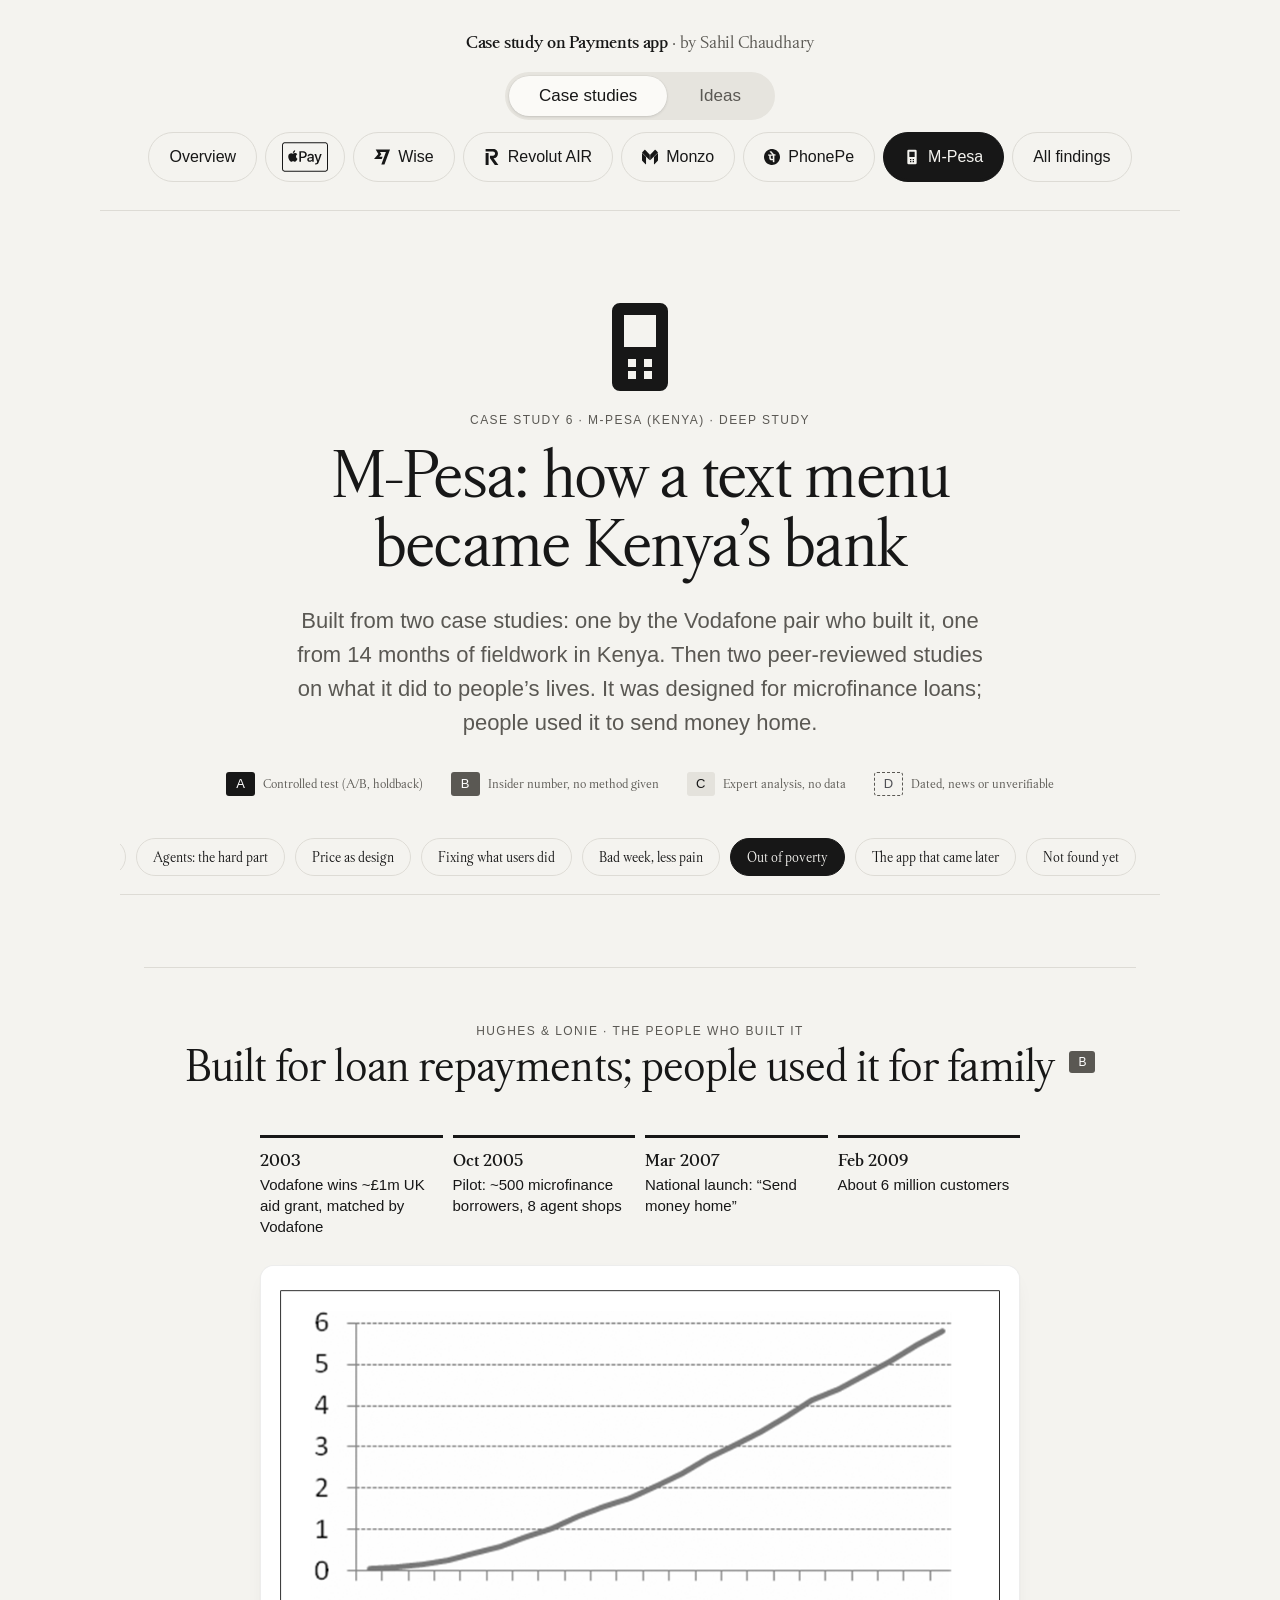
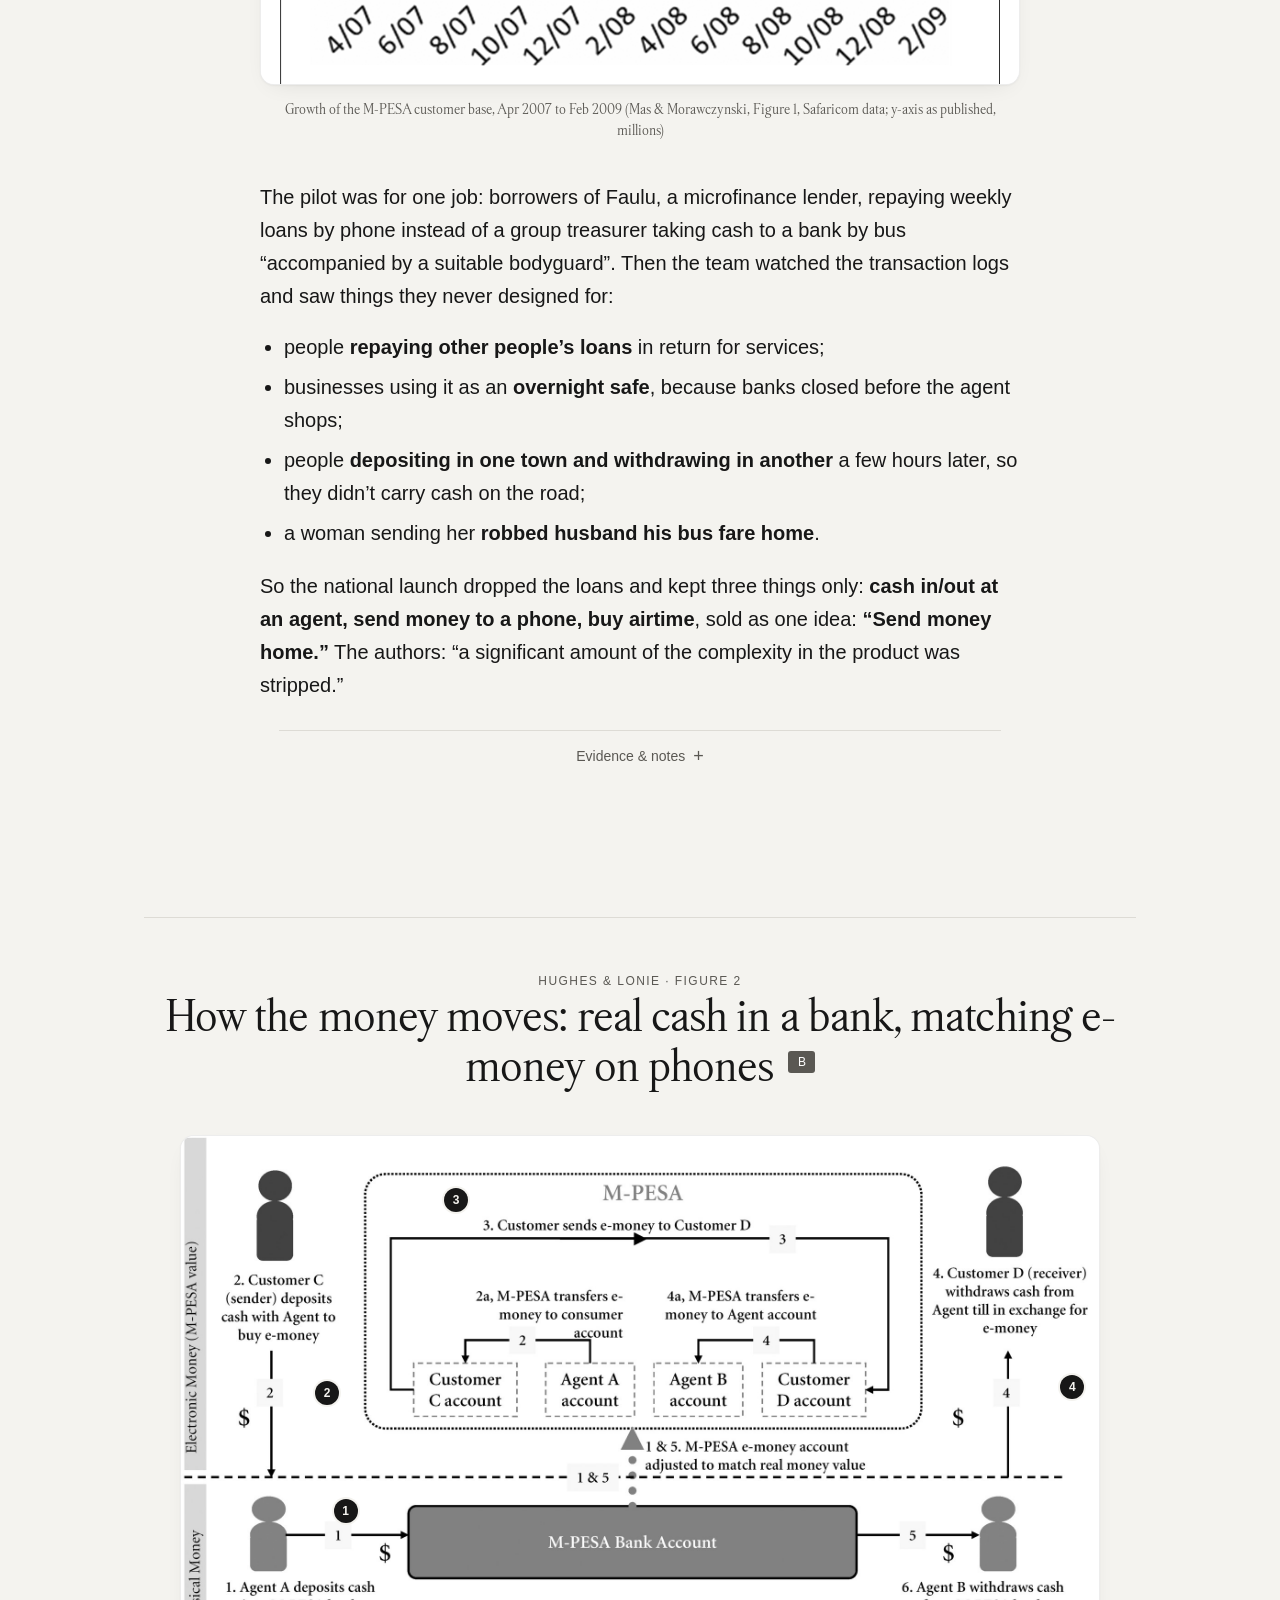
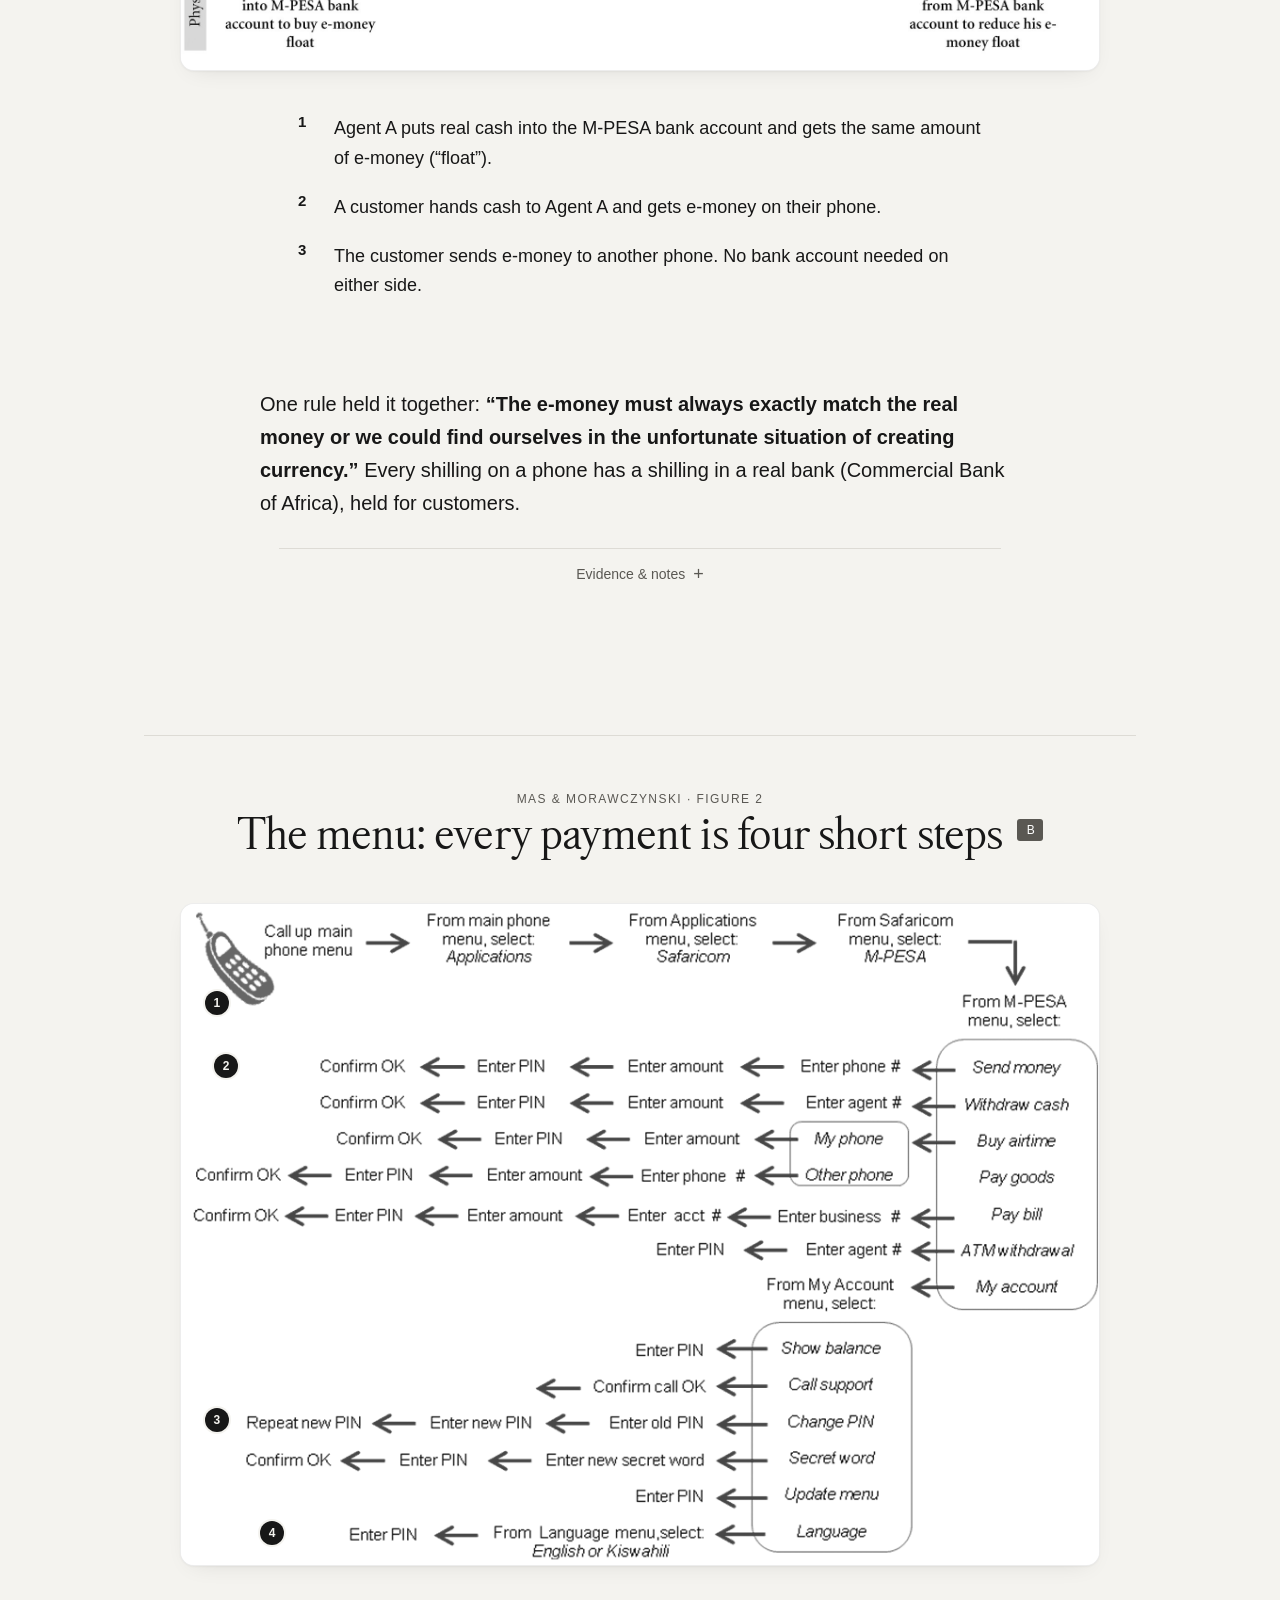
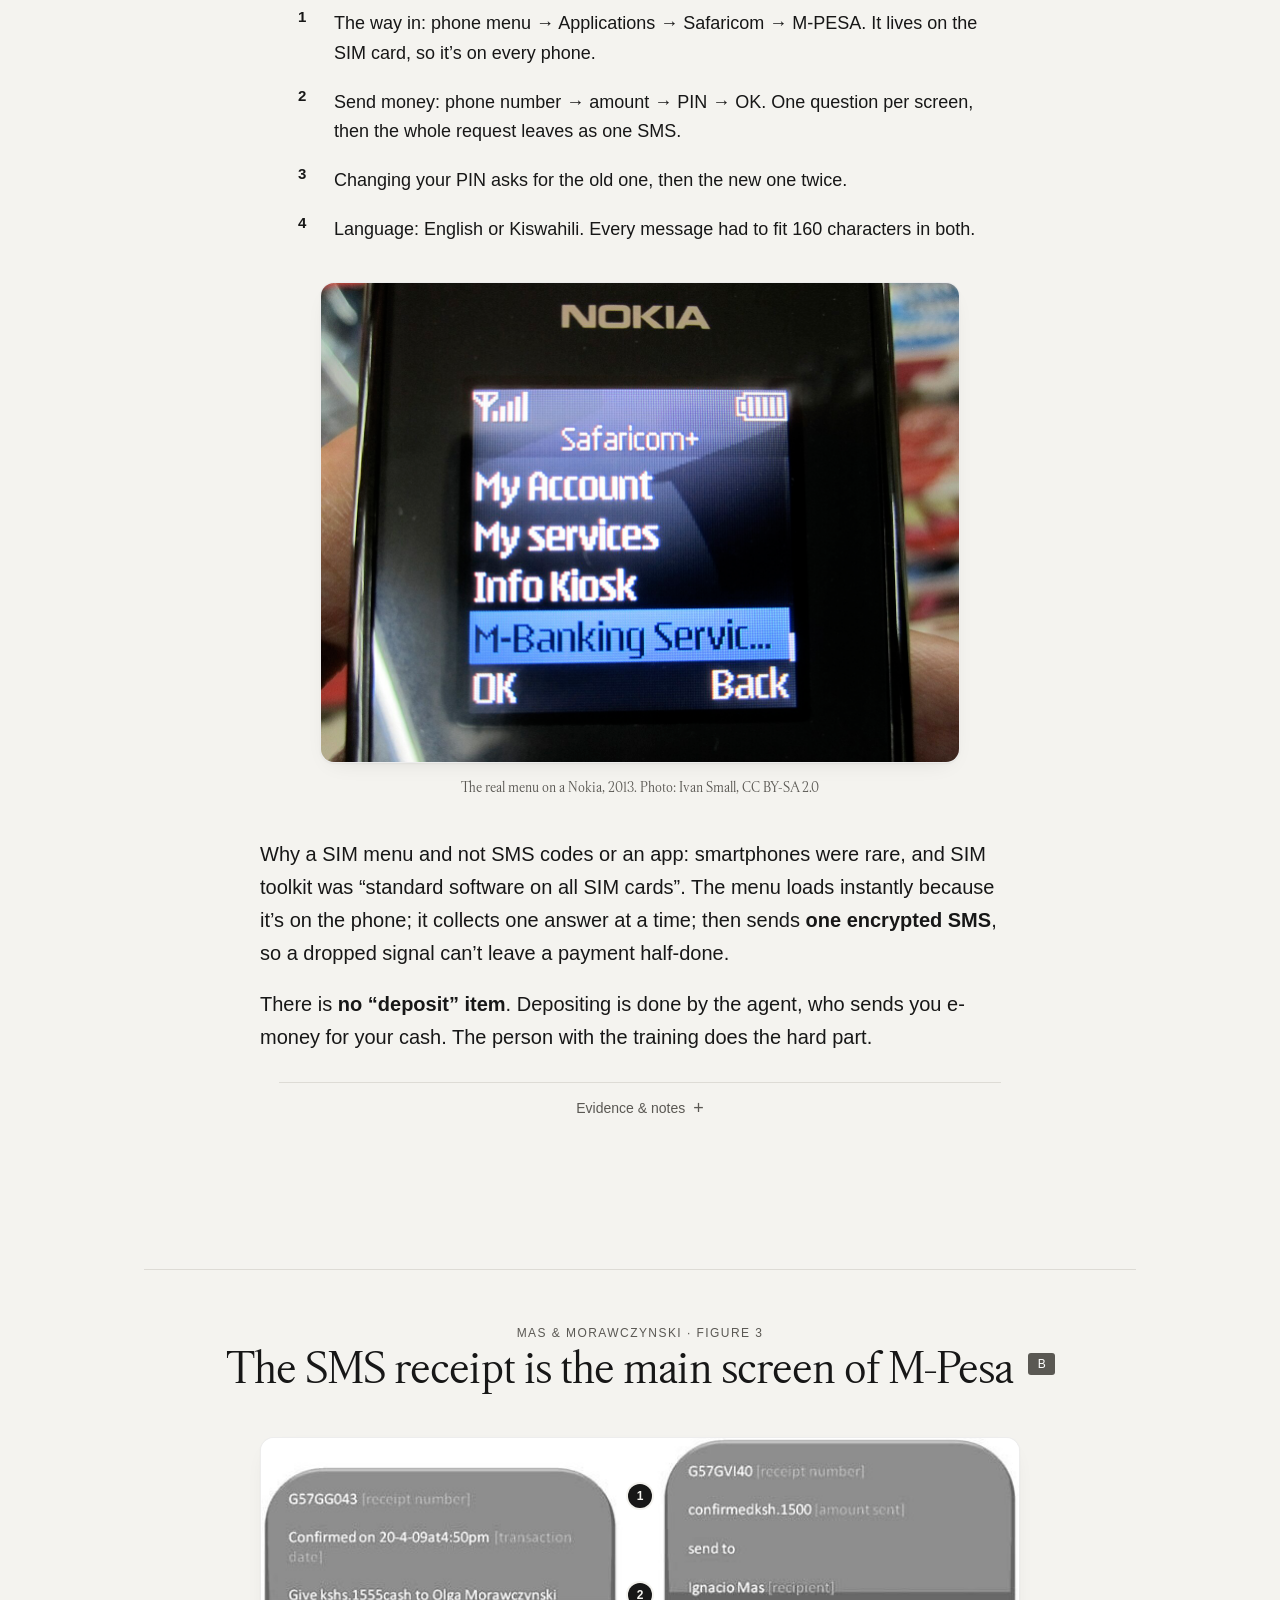
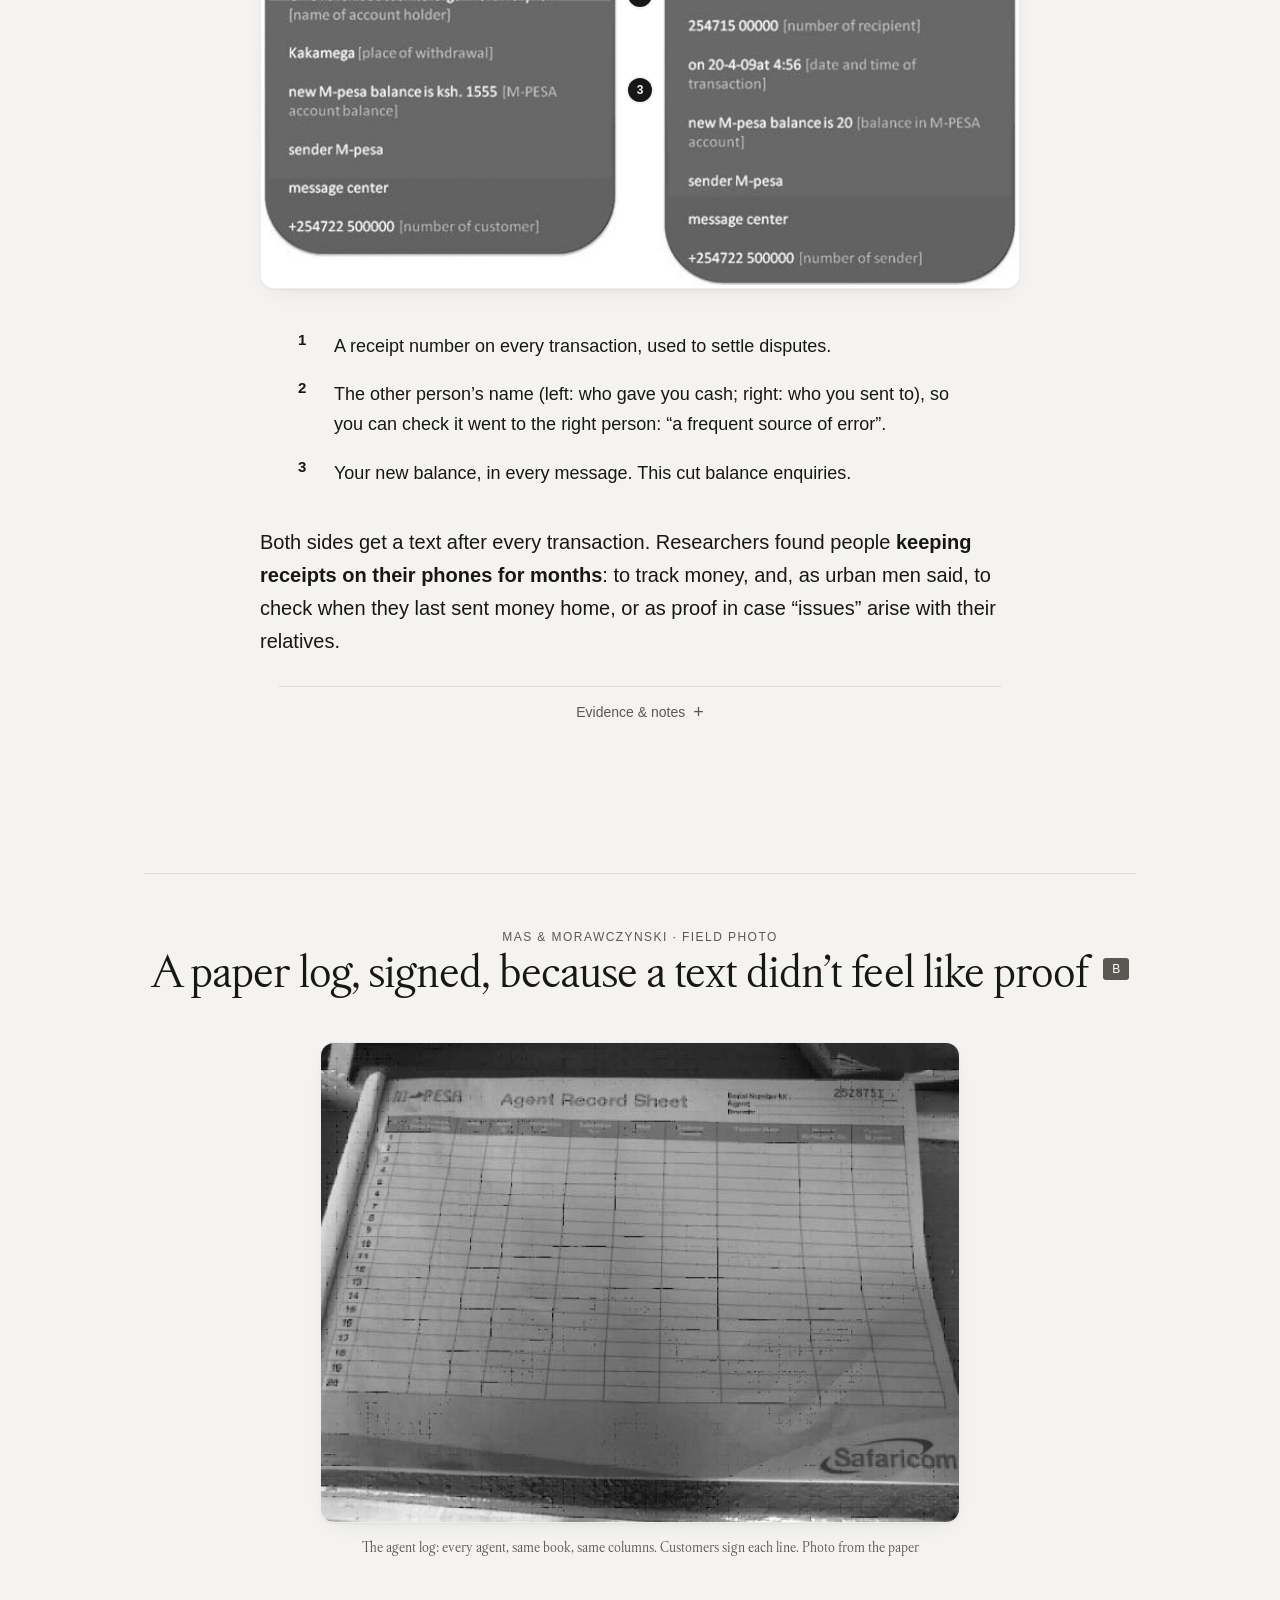
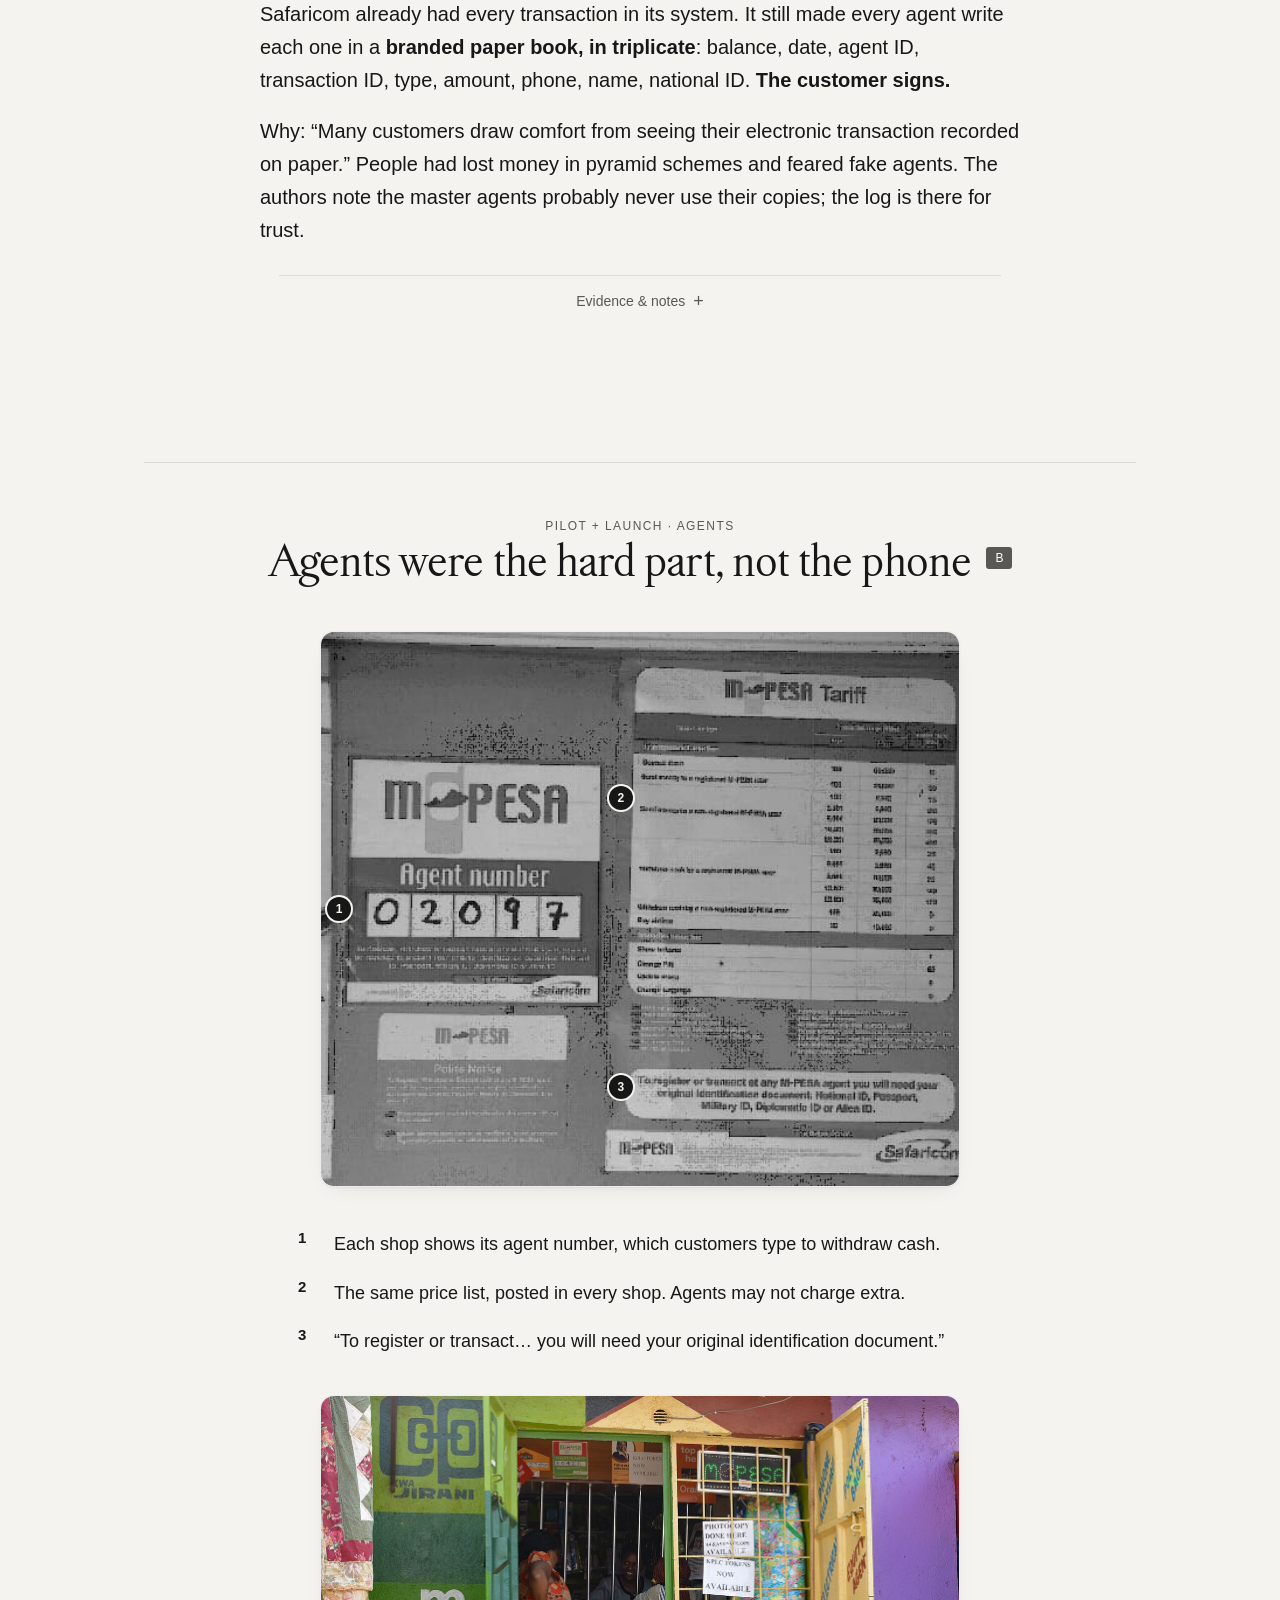
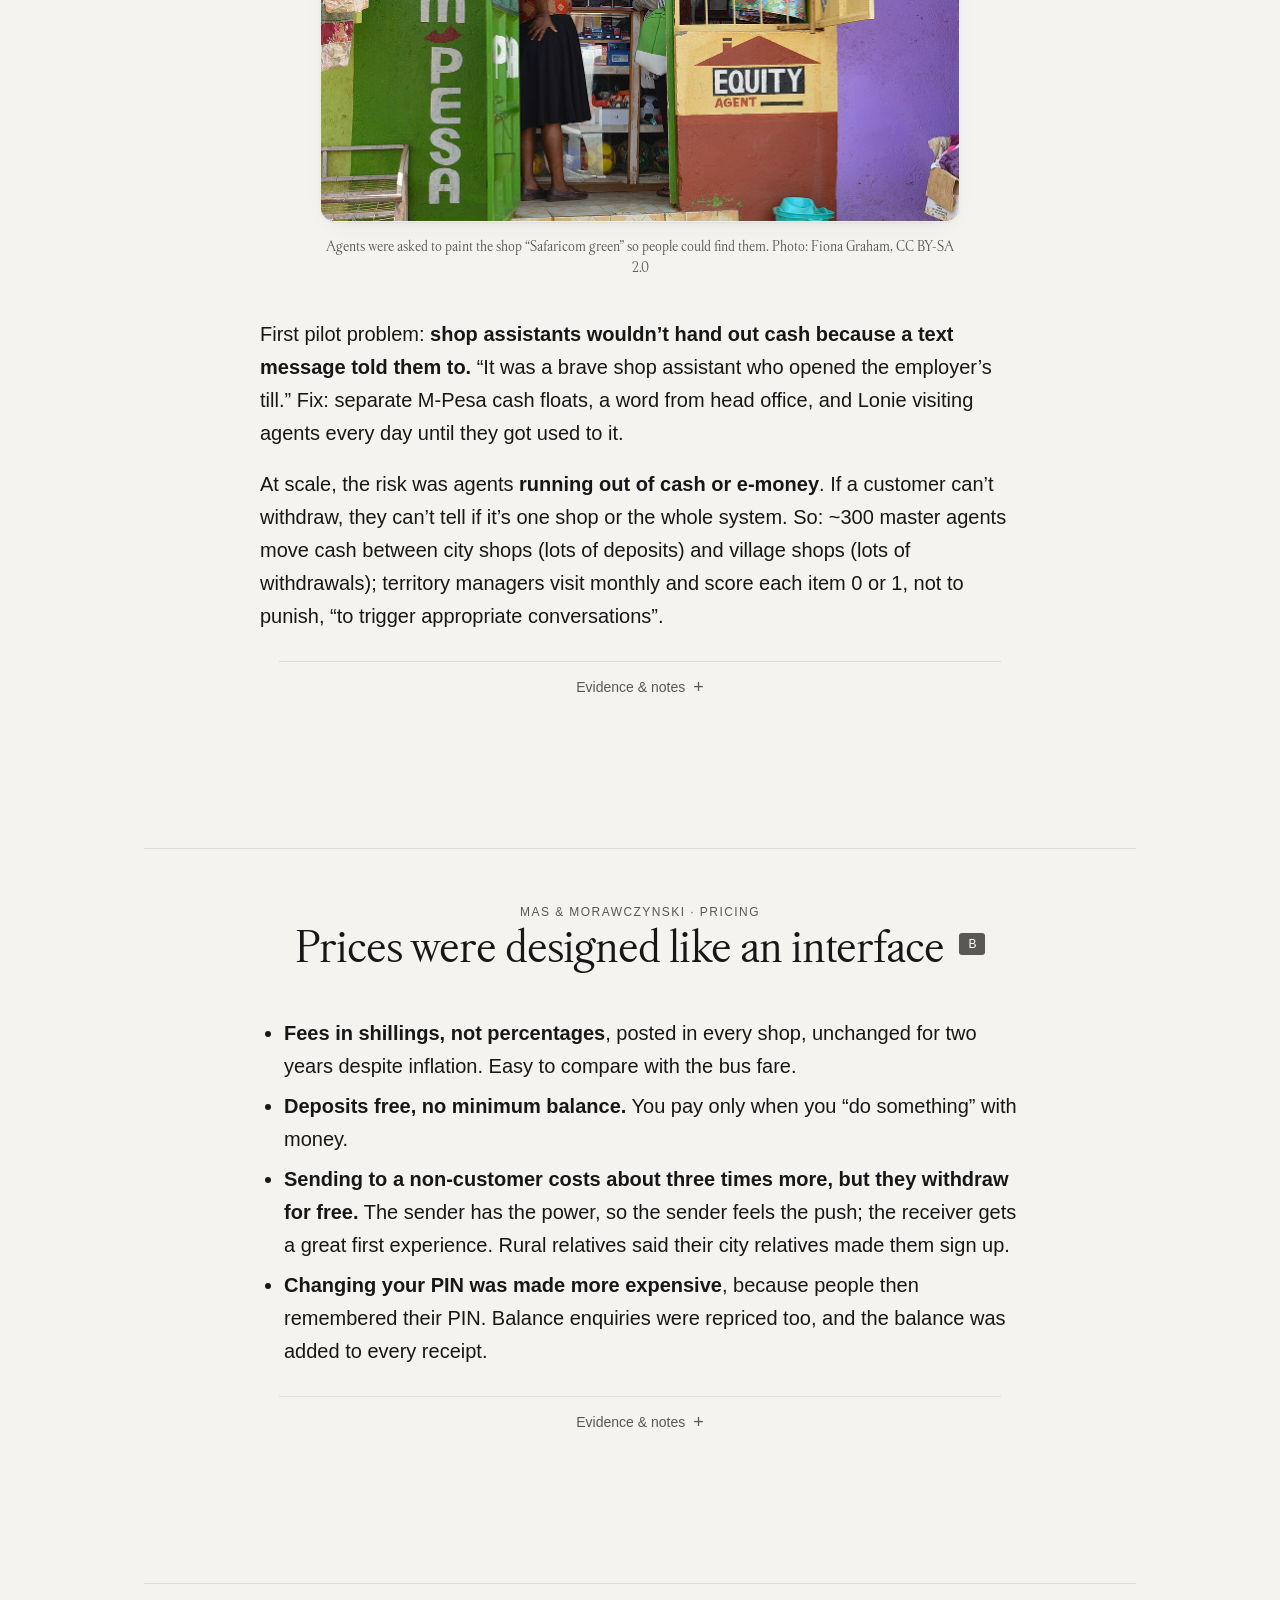
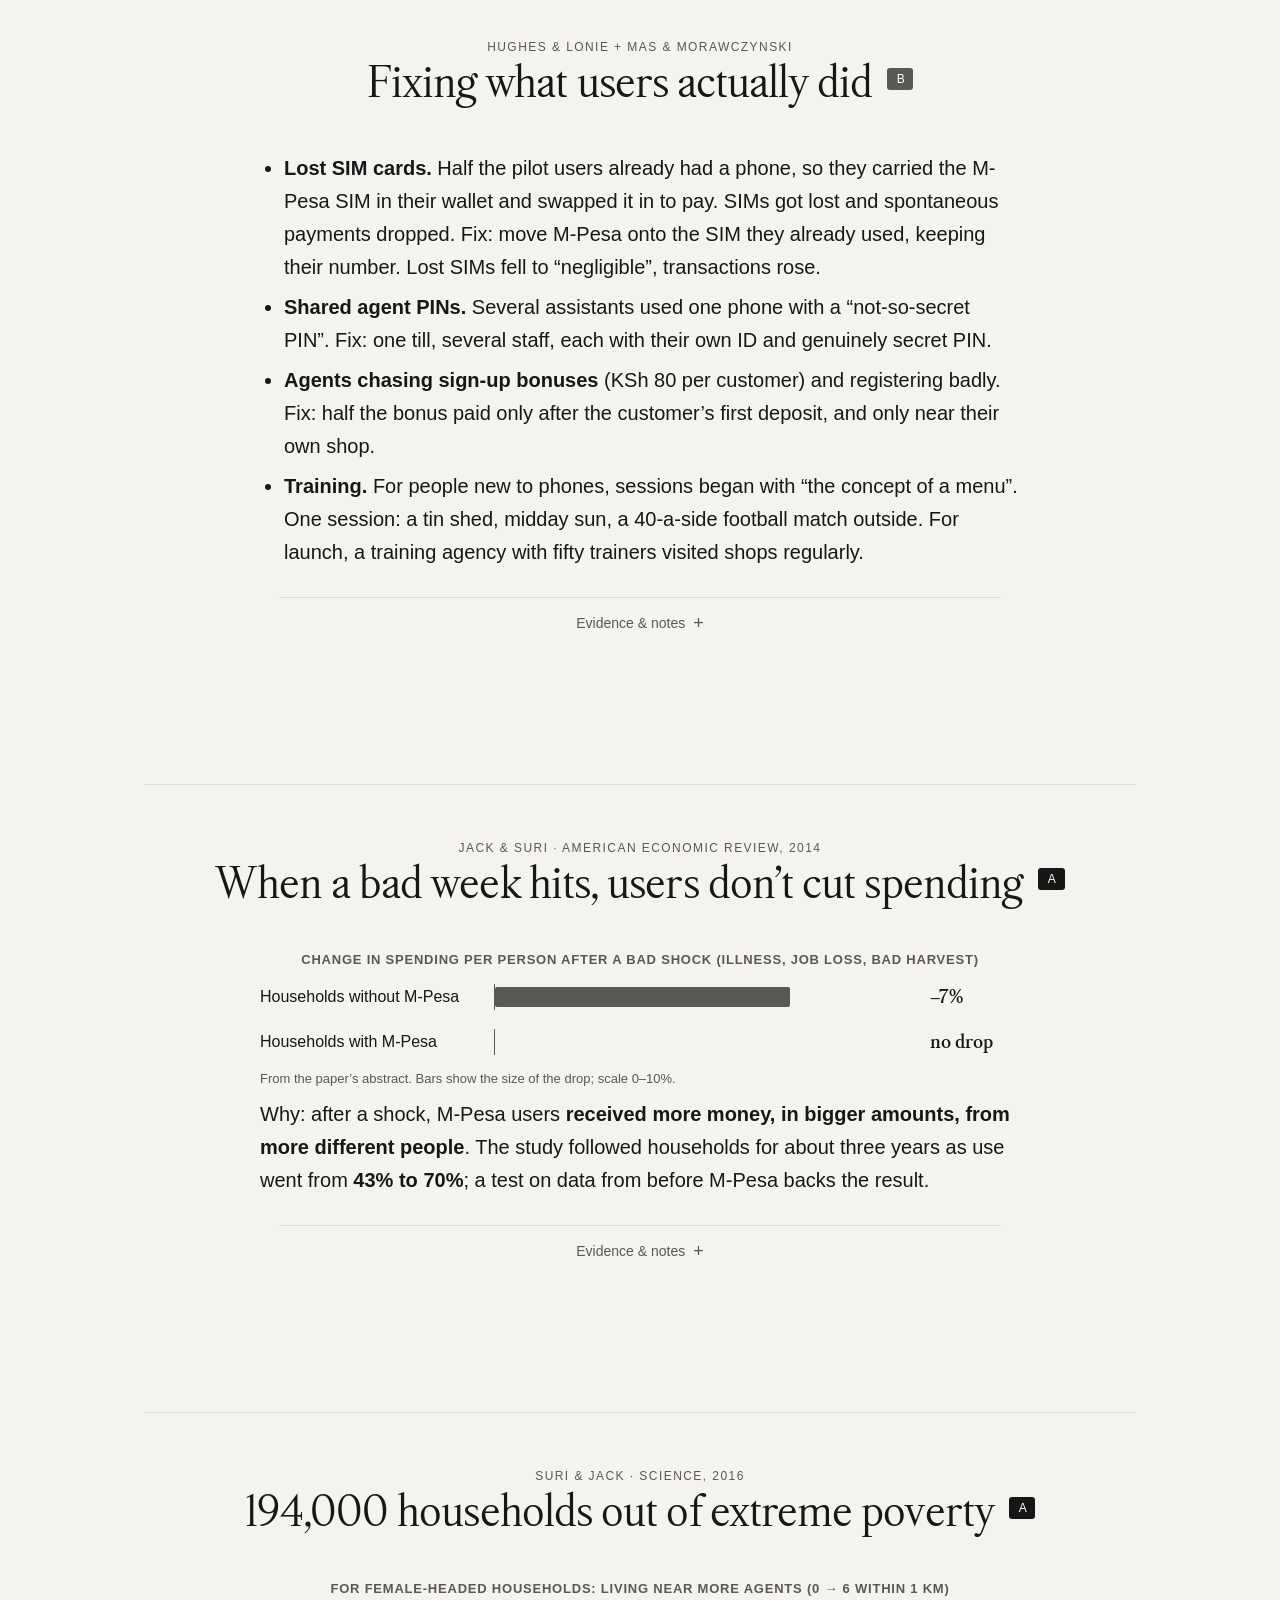
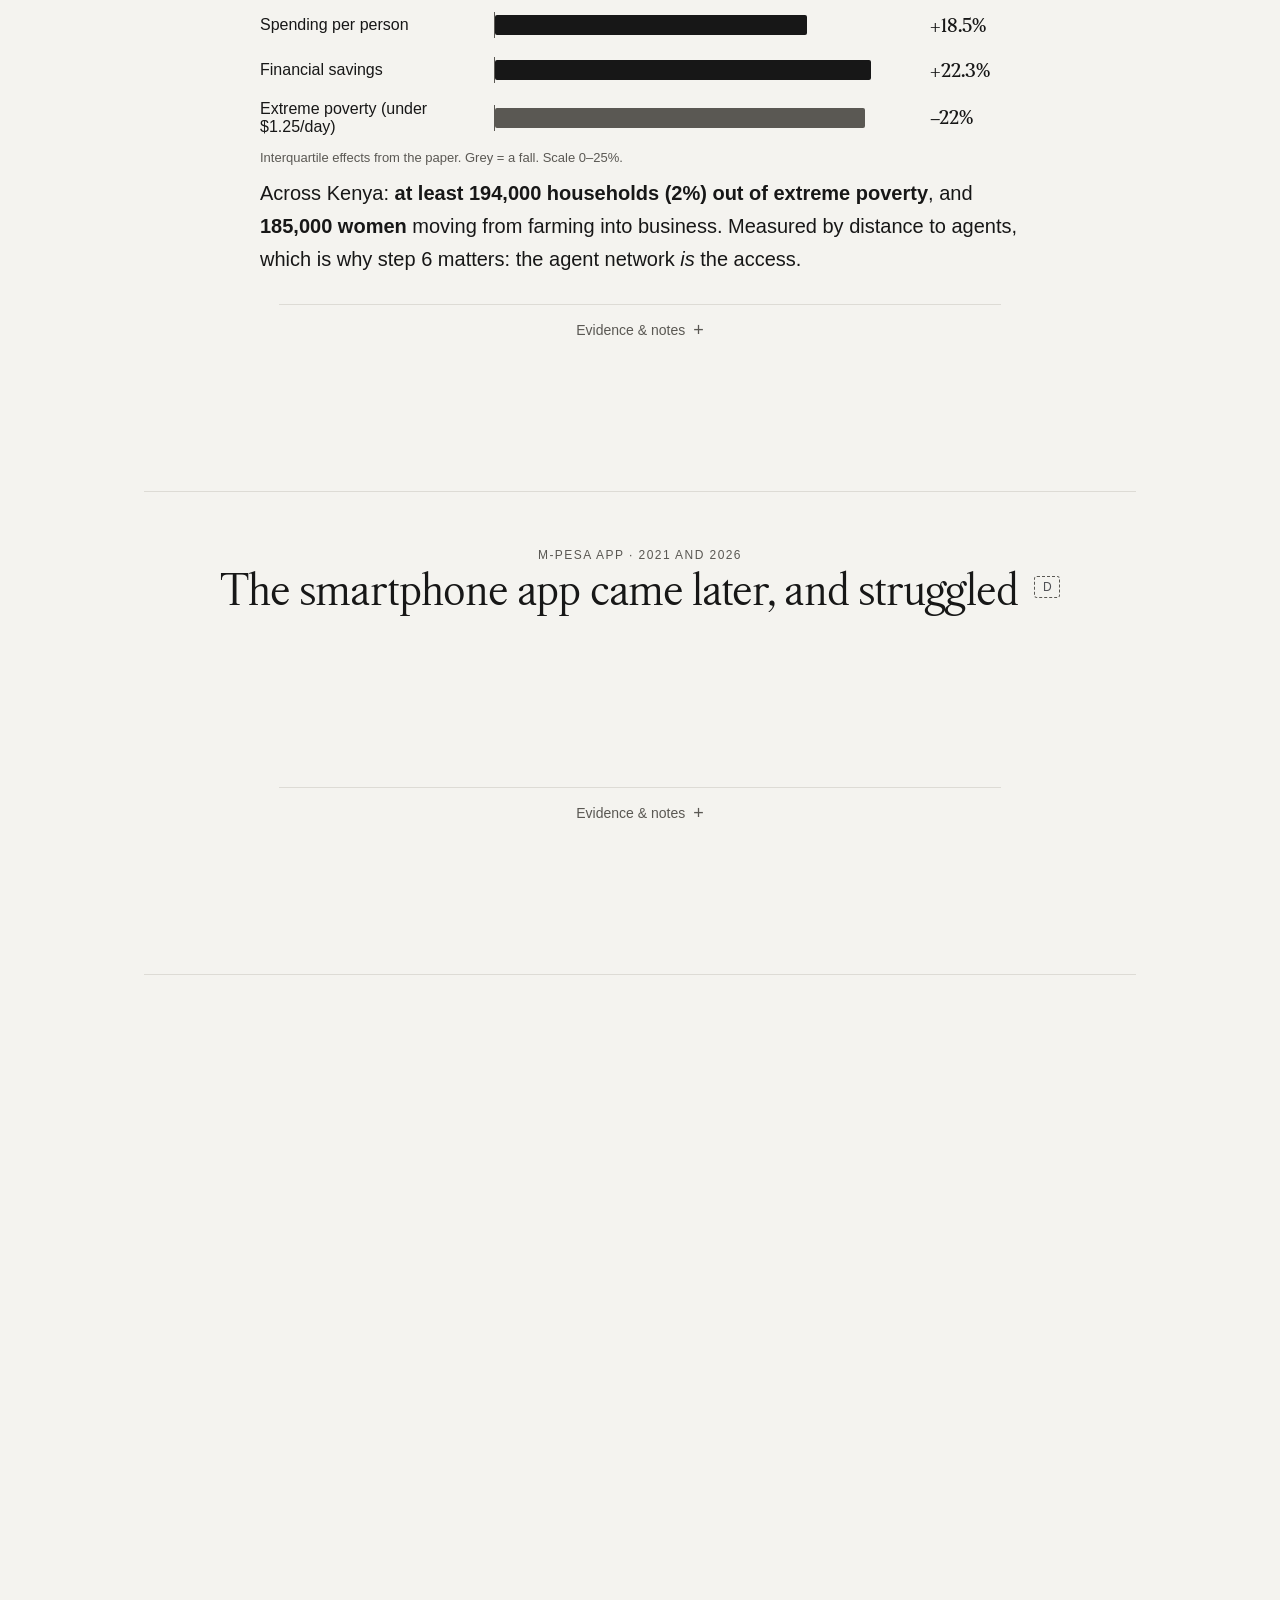
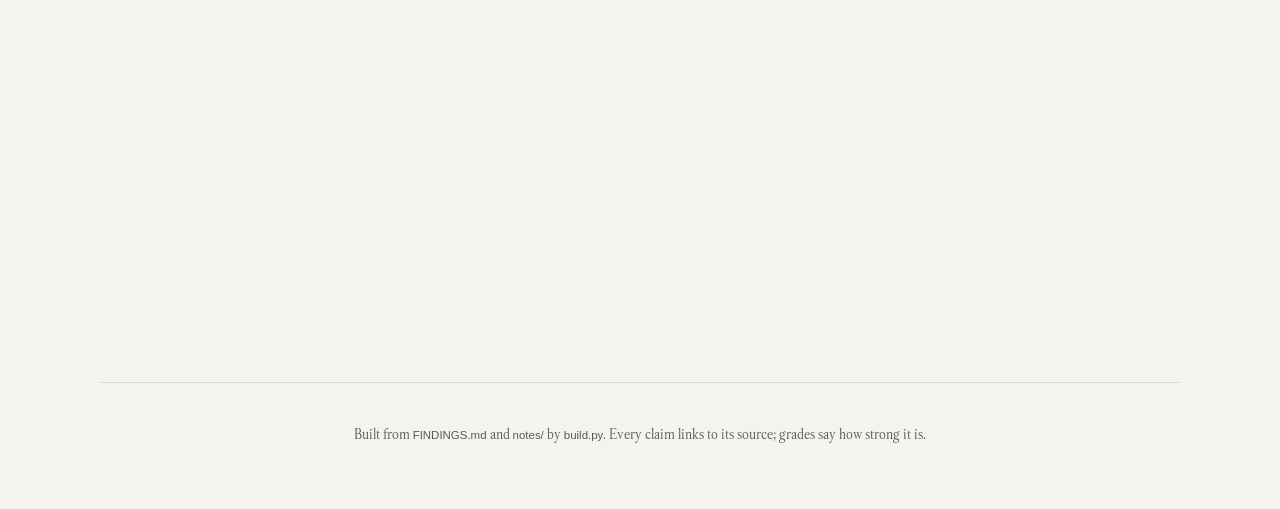
==== commit 0ab4e9ed: "Publish site 2026-11-18 11:47" ====
--- a/mpesa.html
+++ b/mpesa.html
@@ -10,6 +10,7 @@
 
 <main data-rv><style>
 .shot.wide.mp-ph { max-width: 640px; }
+.shot.wide.mp-sm { max-width: 760px; }
 .mp-bars { max-width: 760px; margin: 0 auto; display: grid; gap: 14px; }
 .mp-bars figcaption { font: 700 13px var(--mono); letter-spacing: .06em; text-transform: uppercase; color: var(--ink-2); }
 .mp-row { display: grid; grid-template-columns: 220px 1fr 90px; gap: 14px; align-items: center; font: 400 16px var(--serif); }
@@ -19,73 +20,130 @@
 .mp-row b { font: 700 20px var(--sans); color: var(--stamp); }
 .mp-row b.neg { color: var(--ink); }
 .mp-bars .note { font: 400 13px var(--mono); color: var(--ink-2); margin: 0; }
-@media (max-width: 700px) { .mp-row { grid-template-columns: 1fr 70px; } .mp-row .t { grid-column: 1 / -1; grid-row: 2; } }
-</style><section class="head"><svg class="lg head-lg" width="96" height="96" viewBox="0 0 24 24" fill="currentColor" role="img" aria-label="Feature phone"><path fill-rule="evenodd" d="M7 1h10a2 2 0 0 1 2 2v18a2 2 0 0 1-2 2H7a2 2 0 0 1-2-2V3a2 2 0 0 1 2-2zm1 3v8h8V4H8zm1 11h2v2H9v-2zm4 0h2v2h-2v-2zm-4 3h2v2H9v-2zm4 0h2v2h-2v-2z"/></svg><p class="kicker">Case study 6 · M-Pesa (Kenya) · visual study</p>
-<h1>M-Pesa: payments for people without a bank or a smartphone</h1>
-<p class="lede">Launched in Kenya in 2007, it sends money by text menu on any phone. Two peer-reviewed studies measured what it did to people’s lives: users didn’t cut spending when a bad shock hit, and it lifted about <b>194,000 households (2%)</b> out of extreme poverty.</p>
+.mp-list { margin: 0 0 1em; padding-left: 1.2em; } .mp-list li { margin: .35em 0; }
+.mp-time { max-width: 760px; margin: 0 auto 28px; display: grid; grid-template-columns: repeat(4, 1fr); gap: 10px; }
+.mp-time div { border-top: 3px solid var(--stamp); padding-top: 8px; font: 400 15px/1.4 var(--serif); }
+.mp-time b { display: block; font: 700 18px var(--sans); }
+@media (max-width: 700px) { .mp-row { grid-template-columns: 1fr 70px; } .mp-row .t { grid-column: 1 / -1; grid-row: 2; } .mp-time { grid-template-columns: 1fr 1fr; } }
+</style><section class="head"><svg class="lg head-lg" width="96" height="96" viewBox="0 0 24 24" fill="currentColor" role="img" aria-label="Feature phone"><path fill-rule="evenodd" d="M7 1h10a2 2 0 0 1 2 2v18a2 2 0 0 1-2 2H7a2 2 0 0 1-2-2V3a2 2 0 0 1 2-2zm1 3v8h8V4H8zm1 11h2v2H9v-2zm4 0h2v2h-2v-2zm-4 3h2v2H9v-2zm4 0h2v2h-2v-2z"/></svg><p class="kicker">Case study 6 · M-Pesa (Kenya) · deep study</p>
+<h1>M-Pesa: how a text menu became Kenya’s bank</h1>
+<p class="lede">Built from two case studies: one by the Vodafone pair who built it, one from 14 months of fieldwork in Kenya. Then two peer-reviewed studies on what it did to people’s lives. It was designed for microfinance loans; people used it to send money home.</p>
 <dl class="legend">
 <div><dt><span class="grade gA" title="Evidence grade A">A</span></dt><dd>Controlled test (A/B, holdback)</dd></div>
 <div><dt><span class="grade gB" title="Evidence grade B">B</span></dt><dd>Insider number, no method given</dd></div>
 <div><dt><span class="grade gC" title="Evidence grade C">C</span></dt><dd>Expert analysis, no data</dd></div>
 <div><dt><span class="grade gD" title="Evidence grade D">D</span></dt><dd>Dated, news or unverifiable</dd></div>
 </dl>
-<ol class="journey"><li><a href="#s1"><span class="num">1</span>Any phone, a text menu</a></li><li><a href="#s2"><span class="num">2</span>People are the ATM</a></li><li><a href="#s3"><span class="num">3</span>Pay with a number</a></li><li><a href="#s4"><span class="num">4</span>Bad week, less pain</a></li><li><a href="#s5"><span class="num">5</span>Out of poverty</a></li><li><a href="#s6"><span class="num">6</span>The app that came later</a></li><li><a href="#s7"><span class="num">7</span>Not found yet</a></li></ol></section><section class="step" id="s1">
-<header class="step-h"><span class="num big">1</span><div><p class="kicker">The SIM menu · photo, 2013</p>
-<h2>No app, no internet: a text menu on any phone <span class="grade gC" title="Evidence grade C">C</span></h2></div></header>
+<ol class="journey"><li><a href="#s1"><span class="num">1</span>Built for loans, used for family</a></li><li><a href="#s2"><span class="num">2</span>How money moves</a></li><li><a href="#s3"><span class="num">3</span>The menu</a></li><li><a href="#s4"><span class="num">4</span>The receipt</a></li><li><a href="#s5"><span class="num">5</span>The paper log</a></li><li><a href="#s6"><span class="num">6</span>Agents: the hard part</a></li><li><a href="#s7"><span class="num">7</span>Price as design</a></li><li><a href="#s8"><span class="num">8</span>Fixing what users did</a></li><li><a href="#s9"><span class="num">9</span>Bad week, less pain</a></li><li><a href="#s10"><span class="num">10</span>Out of poverty</a></li><li><a href="#s11"><span class="num">11</span>The app that came later</a></li><li><a href="#s12"><span class="num">12</span>Not found yet</a></li></ol></section><section class="step" id="s1">
+<header class="step-h"><span class="num big">1</span><div><p class="kicker">Hughes &amp; Lonie · the people who built it</p>
+<h2>Built for loan repayments; people used it for family <span class="grade gB" title="Evidence grade B">B</span></h2></div></header>
 
-<figure class="shot wide mp-ph"><div class="frame"><img src="assets/mpesa/menu-feature-phone.jpg" alt="Nokia feature phone showing the Safaricom menu: My Account, My services, Info Kiosk, M-Banking Services" loading="lazy"><span class="pin" style="top:74%;left:17%">1</span><span class="pin" style="top:86%;left:17%">2</span></div></figure>
-<ol class="pinnotes"><li><span class="num">1</span><div>The money service is one line in the phone’s SIM menu. It lives on the SIM card, so it works on the cheapest phone.</div></li><li><span class="num">2</span><div>Two buttons: OK and Back. Every step is a short list or one field to fill.</div></li></ol>
-<div class="txt"><p>Safaricom’s own steps for sending money: open M-PESA → Send Money → enter phone number → enter amount → enter PIN. Five short screens, each asking one thing. The receiver needs no app either: they get an SMS.</p>
-<p><span class="our">our note</span> This is the same principle as Monzo’s sign-up (step 1 there) taken to the extreme: the less the person has (phone, data, bank), the fewer things the flow can ask of them.</p></div>
-<p class="ev"><b>Evidence</b> Photo by Ivan Small (CC BY-SA 2.0); steps from Safaricom’s help page. No Safaricom design write-up found (C). <a href="https://safaricom.co.ke/main-mpesa/m-pesa-services/transactions">Safaricom, Using M-PESA</a></p></section><section class="step" id="s2">
-<header class="step-h"><span class="num big">2</span><div><p class="kicker">Agents · photos, Nairobi</p>
-<h2>People are the ATM: 110,000 agents vs 2,700 ATMs <span class="grade gC" title="Evidence grade C">C</span></h2></div></header>
+<div class="mp-time"><div><b>2003</b>Vodafone wins ~£1m UK aid grant, matched by Vodafone</div><div><b>Oct 2005</b>Pilot: ~500 microfinance borrowers, 8 agent shops</div><div><b>Mar 2007</b>National launch: “Send money home”</div><div><b>Feb 2009</b>About 6 million customers</div></div>
+<figure class="shot wide mp-sm"><div class="frame"><img src="assets/mpesa/growth.png" alt="Line chart of M-PESA registered customers rising from 0 in April 2007 to about 6 in February 2009" loading="lazy"></div><figcaption>Growth of the M-PESA customer base, Apr 2007 to Feb 2009 (Mas &amp; Morawczynski, Figure 1, Safaricom data; y-axis as published, millions)</figcaption></figure>
+<div class="txt"><p>The pilot was for one job: borrowers of Faulu, a microfinance lender, repaying weekly loans by phone instead of a group treasurer taking cash to a bank by bus “accompanied by a suitable bodyguard”. Then the team watched the transaction logs and saw things they never designed for:</p>
+<ul class="mp-list">
+<li>people <b>repaying other people’s loans</b> in return for services;</li>
+<li>businesses using it as an <b>overnight safe</b>, because banks closed before the agent shops;</li>
+<li>people <b>depositing in one town and withdrawing in another</b> a few hours later, so they didn’t carry cash on the road;</li>
+<li>a woman sending her <b>robbed husband his bus fare home</b>.</li>
+</ul>
+<p>So the national launch dropped the loans and kept three things only: <b>cash in/out at an agent, send money to a phone, buy airtime</b>, sold as one idea: <b>“Send money home.”</b> The authors: “a significant amount of the complexity in the product was stripped.”</p>
+<p><span class="our">our note</span> This is the clearest case in the site of a pilot changing a product’s purpose. The designers didn’t ask users what they wanted; they watched what users did with it, then cut everything else.</p></div>
+<p class="ev"><b>Evidence</b> Written by the builders themselves (Hughes led it at Vodafone; Lonie ran the pilot in Kenya). First-hand, but not independent (B). Chart from Mas &amp; Morawczynski. <a href="https://econpapers.repec.org/RePEc:tpr:inntgg:v:2:y:2007:i:1-2:p:63-81">Hughes &amp; Lonie, Innovations 2(1-2), 2007</a></p></section><section class="step" id="s2">
+<header class="step-h"><span class="num big">2</span><div><p class="kicker">Hughes &amp; Lonie · Figure 2</p>
+<h2>How the money moves: real cash in a bank, matching e-money on phones <span class="grade gB" title="Evidence grade B">B</span></h2></div></header>
 
-<figure class="shot wide mp-ph"><div class="frame"><img src="assets/mpesa/nokia-1100.jpg" alt="A hand holds a Nokia 1100 showing an M-Pesa SMS, next to Kenyan shilling notes at an agent counter" loading="lazy"><span class="pin" style="top:40%;left:22%">1</span></div></figure>
-<ol class="pinnotes"><li><span class="num">1</span><div>The SMS says what to do: “Give Ksh2,000 cash to…”. The message itself is the receipt and the instruction to the agent.</div></li></ol>
-<figure class="shot wide mp-ph"><div class="frame"><img src="assets/mpesa/agent-nairobi.jpg" alt="Small shop in Nairobi painted green with M-PESA and Equity agent signs" loading="lazy"></div><figcaption>An M-Pesa agent in Nairobi: a small shop that turns cash into phone money and back. Photo: Fiona Graham, CC BY-SA 2.0</figcaption></figure>
-<div class="txt"><p>Phone money is useless if you can’t turn it into cash. M-Pesa’s answer was <b>agents</b>: shops, kiosks and chemists that take your cash and top up your phone, or the other way round. By 2016 Kenya had <b>110,000 agents and only 2,700 ATMs</b>, and at least one person in <b>96% of households</b> used M-Pesa.</p>
-<p><span class="our">our note</span> The design here isn’t a screen, it’s a network of people. The research below measures M-Pesa by how close you live to an agent, not by app use.</p></div>
-<p class="ev"><b>Evidence</b> Numbers from the Science paper’s introduction (A). Photos CC BY-SA / CC BY. <a href="https://www.science.org/doi/10.1126/science.aah5309">Suri &amp; Jack, Science, 9 Dec 2016</a></p></section><section class="step" id="s3">
-<header class="step-h"><span class="num big">3</span><div><p class="kicker">Lipa na M-Pesa · photo, 2012</p>
-<h2>Paying a shop: five digits, no QR code <span class="grade gC" title="Evidence grade C">C</span></h2></div></header>
+<figure class="shot wide"><div class="frame"><img src="assets/mpesa/service-diagram.jpg" alt="Diagram: agents deposit cash into the M-PESA bank account; customers swap cash for e-money at agents and send it to each other; the receiver swaps it back for cash" loading="lazy"><span class="pin" style="top:70%;left:18%">1</span><span class="pin" style="top:48%;left:16%">2</span><span class="pin" style="top:12%;left:30%">3</span><span class="pin" style="top:47%;left:97%">4</span></div></figure>
+<ol class="pinnotes"><li><span class="num">1</span><div>Agent A puts real cash into the M-PESA bank account and gets the same amount of e-money (“float”).</div></li><li><span class="num">2</span><div>A customer hands cash to Agent A and gets e-money on their phone.</div></li><li><span class="num">3</span><div>The customer sends e-money to another phone. No bank account needed on either side.</div></li><li><span class="num">4</span><div>The receiver gives e-money to Agent B and takes cash from the till.</div></li></ol>
+<div class="txt"><p>One rule held it together: <b>“The e-money must always exactly match the real money or we could find ourselves in the unfortunate situation of creating currency.”</b> Every shilling on a phone has a shilling in a real bank (Commercial Bank of Africa), held for customers.</p>
+<p><span class="our">our note</span> For the user, all of this disappears: they hand over cash and a text arrives. The design work is making the hidden system so reliable that nobody has to understand it.</p></div>
+<p class="ev"><b>Evidence</b> The builders’ own diagram (B). <a href="https://econpapers.repec.org/RePEc:tpr:inntgg:v:2:y:2007:i:1-2:p:63-81">Hughes &amp; Lonie 2007</a></p></section><section class="step" id="s3">
+<header class="step-h"><span class="num big">3</span><div><p class="kicker">Mas &amp; Morawczynski · Figure 2</p>
+<h2>The menu: every payment is four short steps <span class="grade gB" title="Evidence grade B">B</span></h2></div></header>
 
-<figure class="shot wide mp-ph"><div class="frame"><img src="assets/mpesa/till.jpg" alt="Counter sign: M-PESA, Buy Goods till number 72703, NO TRANSACTION FEE!" loading="lazy"><span class="pin" style="top:66%;left:36%">1</span><span class="pin" style="top:87%;left:36%">2</span></div></figure>
-<ol class="pinnotes"><li><span class="num">1</span><div>The shop’s till number, written by hand: 7 2 7 0 3. You type it in the menu under “Buy Goods”.</div></li><li><span class="num">2</span><div>“No transaction fee!” for the customer, said loudly at the counter.</div></li></ol>
-<div class="txt"><p>A till number works on any phone and can be written on paper. A QR code needs a camera phone. The trade-off: typing five digits is slower and easier to get wrong than scanning.</p>
-<p><span class="our">our note</span> Compare with PhonePe (step 1), which moved the scanner under your thumb, and our Idea 001. India chose the camera; Kenya started with the keypad. Each fits the phones people actually had.</p></div>
-<p class="ev"><b>Evidence</b> Photo by Raidarmax, CC BY-SA 3.0. Describes the design, no data (C). <a href="https://commons.wikimedia.org/wiki/File:An_M-Pesa_Payment_Till.JPG">Wikimedia Commons</a></p></section><section class="step" id="s4">
-<header class="step-h"><span class="num big">4</span><div><p class="kicker">Jack &amp; Suri · American Economic Review, 2014</p>
+<figure class="shot wide"><div class="frame"><img src="assets/mpesa/menu-tree.png" alt="M-PESA phone menu tree: Applications, Safaricom, M-PESA, then Send money, Withdraw cash, Buy airtime, Pay goods, Pay bill, ATM withdrawal, My account; each leads to enter number, amount, PIN, confirm" loading="lazy"><span class="pin" style="top:15%;left:4%">1</span><span class="pin" style="top:24.5%;left:5%">2</span><span class="pin" style="top:78%;left:4%">3</span><span class="pin" style="top:95%;left:10%">4</span></div></figure>
+<ol class="pinnotes"><li><span class="num">1</span><div>The way in: phone menu → Applications → Safaricom → M-PESA. It lives on the SIM card, so it’s on every phone.</div></li><li><span class="num">2</span><div>Send money: phone number → amount → PIN → OK. One question per screen, then the whole request leaves as one SMS.</div></li><li><span class="num">3</span><div>Changing your PIN asks for the old one, then the new one twice.</div></li><li><span class="num">4</span><div>Language: English or Kiswahili. Every message had to fit 160 characters in both.</div></li></ol>
+<figure class="shot wide mp-ph"><div class="frame"><img src="assets/mpesa/menu-feature-phone.jpg" alt="Nokia feature phone showing the Safaricom menu: My Account, My services, Info Kiosk, M-Banking Services" loading="lazy"></div><figcaption>The real menu on a Nokia, 2013. Photo: Ivan Small, CC BY-SA 2.0</figcaption></figure>
+<div class="txt"><p>Why a SIM menu and not SMS codes or an app: smartphones were rare, and SIM toolkit was “standard software on all SIM cards”. The menu loads instantly because it’s on the phone; it collects one answer at a time; then sends <b>one encrypted SMS</b>, so a dropped signal can’t leave a payment half-done.</p>
+<p>There is <b>no “deposit” item</b>. Depositing is done by the agent, who sends you e-money for your cash. The person with the training does the hard part.</p>
+<p><span class="our">our note</span> Swahili was the surprise constraint: “getting the Swahili messages down to no more than 160 characters. By contrast, English is a very compact language.” Language decides layout, even on a text screen.</p></div>
+<p class="ev"><b>Evidence</b> Field study + Safaricom’s menu, drawn by the authors (B). <a href="https://ideas.repec.org/a/tpr/inntgg/v4y2009i2p77-91.html">Mas &amp; Morawczynski, Innovations 4(2), 2009</a></p></section><section class="step" id="s4">
+<header class="step-h"><span class="num big">4</span><div><p class="kicker">Mas &amp; Morawczynski · Figure 3</p>
+<h2>The SMS receipt is the main screen of M-Pesa <span class="grade gB" title="Evidence grade B">B</span></h2></div></header>
+
+<figure class="shot wide mp-sm"><div class="frame"><img src="assets/mpesa/sms-receipts.jpg" alt="Two annotated M-PESA SMS receipts: a deposit (Give Ksh 1555 cash to Olga Morawczynski, Kakamega, new balance) and a transfer (Ksh 1500 sent to Ignacio Mas, new balance 20)" loading="lazy"><span class="pin" style="top:13%;left:50%">1</span><span class="pin" style="top:35%;left:50%">2</span><span class="pin" style="top:56%;left:50%">3</span></div></figure>
+<ol class="pinnotes"><li><span class="num">1</span><div>A receipt number on every transaction, used to settle disputes.</div></li><li><span class="num">2</span><div>The other person’s name (left: who gave you cash; right: who you sent to), so you can check it went to the right person: “a frequent source of error”.</div></li><li><span class="num">3</span><div>Your new balance, in every message. This cut balance enquiries.</div></li></ol>
+<div class="txt"><p>Both sides get a text after every transaction. Researchers found people <b>keeping receipts on their phones for months</b>: to track money, and, as urban men said, to check when they last sent money home, or as proof in case “issues” arise with their relatives.</p>
+<p><span class="our">our note</span> Monzo’s fixed payment layout and Idea 003’s big reference number are the same idea: the confirmation isn’t an afterthought, it’s the thing people keep and show.</p></div>
+<p class="ev"><b>Evidence</b> Real receipts from the authors’ own transactions, annotated by them; interviews in Kenya (B). <a href="https://ideas.repec.org/a/tpr/inntgg/v4y2009i2p77-91.html">Mas &amp; Morawczynski 2009</a></p></section><section class="step" id="s5">
+<header class="step-h"><span class="num big">5</span><div><p class="kicker">Mas &amp; Morawczynski · field photo</p>
+<h2>A paper log, signed, because a text didn’t feel like proof <span class="grade gB" title="Evidence grade B">B</span></h2></div></header>
+
+<figure class="shot wide mp-ph"><div class="frame"><img src="assets/mpesa/agent-log.jpg" alt="Safaricom-branded M-PESA Agent Record Sheet with numbered rows for each transaction" loading="lazy"></div><figcaption>The agent log: every agent, same book, same columns. Customers sign each line. Photo from the paper</figcaption></figure>
+<div class="txt"><p>Safaricom already had every transaction in its system. It still made every agent write each one in a <b>branded paper book, in triplicate</b>: balance, date, agent ID, transaction ID, type, amount, phone, name, national ID. <b>The customer signs.</b></p>
+<p>Why: “Many customers draw comfort from seeing their electronic transaction recorded on paper.” People had lost money in pyramid schemes and feared fake agents. The authors note the master agents probably never use their copies; the log is there for trust.</p>
+<p><span class="our">our note</span> A deliberately “redundant” step that exists only for feeling. It’s the opposite of removing friction, and it worked because the risk people feared was real.</p></div>
+<p class="ev"><b>Evidence</b> Field observation (B). <a href="https://ideas.repec.org/a/tpr/inntgg/v4y2009i2p77-91.html">Mas &amp; Morawczynski 2009</a></p></section><section class="step" id="s6">
+<header class="step-h"><span class="num big">6</span><div><p class="kicker">Pilot + launch · agents</p>
+<h2>Agents were the hard part, not the phone <span class="grade gB" title="Evidence grade B">B</span></h2></div></header>
+
+<figure class="shot wide mp-ph"><div class="frame"><img src="assets/mpesa/agent-poster.jpg" alt="Wall at an agent shop: M-PESA agent number 02097, the M-PESA tariff table, a police notice and an ID reminder" loading="lazy"><span class="pin" style="top:50%;left:3%">1</span><span class="pin" style="top:30%;left:47%">2</span><span class="pin" style="top:82%;left:47%">3</span></div></figure>
+<ol class="pinnotes"><li><span class="num">1</span><div>Each shop shows its agent number, which customers type to withdraw cash.</div></li><li><span class="num">2</span><div>The same price list, posted in every shop. Agents may not charge extra.</div></li><li><span class="num">3</span><div>“To register or transact… you will need your original identification document.”</div></li></ol>
+<figure class="shot wide mp-ph"><div class="frame"><img src="assets/mpesa/agent-nairobi.jpg" alt="Small shop in Nairobi painted green with M-PESA and Equity agent signs" loading="lazy"></div><figcaption>Agents were asked to paint the shop “Safaricom green” so people could find them. Photo: Fiona Graham, CC BY-SA 2.0</figcaption></figure>
+<div class="txt"><p>First pilot problem: <b>shop assistants wouldn’t hand out cash because a text message told them to.</b> “It was a brave shop assistant who opened the employer’s till.” Fix: separate M-Pesa cash floats, a word from head office, and Lonie visiting agents every day until they got used to it.</p>
+<p>At scale, the risk was agents <b>running out of cash or e-money</b>. If a customer can’t withdraw, they can’t tell if it’s one shop or the whole system. So: ~300 master agents move cash between city shops (lots of deposits) and village shops (lots of withdrawals); territory managers visit monthly and score each item 0 or 1, not to punish, “to trigger appropriate conversations”.</p></div>
+<p class="ev"><b>Evidence</b> Builders’ account + field study (B). <a href="https://econpapers.repec.org/RePEc:tpr:inntgg:v:2:y:2007:i:1-2:p:63-81">Hughes &amp; Lonie 2007; Mas &amp; Morawczynski 2009</a></p></section><section class="step" id="s7">
+<header class="step-h"><span class="num big">7</span><div><p class="kicker">Mas &amp; Morawczynski · pricing</p>
+<h2>Prices were designed like an interface <span class="grade gB" title="Evidence grade B">B</span></h2></div></header>
+
+<div class="txt"><ul class="mp-list">
+<li><b>Fees in shillings, not percentages</b>, posted in every shop, unchanged for two years despite inflation. Easy to compare with the bus fare.</li>
+<li><b>Deposits free, no minimum balance.</b> You pay only when you “do something” with money.</li>
+<li><b>Sending to a non-customer costs about three times more, but they withdraw for free.</b> The sender has the power, so the sender feels the push; the receiver gets a great first experience. Rural relatives said their city relatives made them sign up.</li>
+<li><b>Changing your PIN was made more expensive</b>, because people then remembered their PIN. Balance enquiries were repriced too, and the balance was added to every receipt.</li>
+</ul>
+<p><span class="our">our note</span> Price used as a nudge, not just revenue. The PIN-change fee is a strange, real example of friction that helps the user. One gap they found: the app didn’t tell you if the receiver was registered, so the fee could surprise you.</p></div>
+<p class="ev"><b>Evidence</b> Field study with Safaricom data (B). <a href="https://ideas.repec.org/a/tpr/inntgg/v4y2009i2p77-91.html">Mas &amp; Morawczynski 2009</a></p></section><section class="step" id="s8">
+<header class="step-h"><span class="num big">8</span><div><p class="kicker">Hughes &amp; Lonie + Mas &amp; Morawczynski</p>
+<h2>Fixing what users actually did <span class="grade gB" title="Evidence grade B">B</span></h2></div></header>
+
+<div class="txt"><ul class="mp-list">
+<li><b>Lost SIM cards.</b> Half the pilot users already had a phone, so they carried the M-Pesa SIM in their wallet and swapped it in to pay. SIMs got lost and spontaneous payments dropped. Fix: move M-Pesa onto the SIM they already used, keeping their number. Lost SIMs fell to “negligible”, transactions rose.</li>
+<li><b>Shared agent PINs.</b> Several assistants used one phone with a “not-so-secret PIN”. Fix: one till, several staff, each with their own ID and genuinely secret PIN.</li>
+<li><b>Agents chasing sign-up bonuses</b> (KSh 80 per customer) and registering badly. Fix: half the bonus paid only after the customer’s first deposit, and only near their own shop.</li>
+<li><b>Training.</b> For people new to phones, sessions began with “the concept of a menu”. One session: a tin shed, midday sun, a 40-a-side football match outside. For launch, a training agency with fifty trainers visited shops regularly.</li>
+</ul>
+<p><span class="our">our note</span> Every fix follows real behaviour instead of fighting it. People swap SIMs, share PINs and chase bonuses; the design made the right behaviour easier rather than writing rules against the wrong one.</p></div>
+<p class="ev"><b>Evidence</b> First-hand pilot account + field study (B). <a href="https://econpapers.repec.org/RePEc:tpr:inntgg:v:2:y:2007:i:1-2:p:63-81">Hughes &amp; Lonie 2007; Mas &amp; Morawczynski 2009</a></p></section><section class="step" id="s9">
+<header class="step-h"><span class="num big">9</span><div><p class="kicker">Jack &amp; Suri · American Economic Review, 2014</p>
 <h2>When a bad week hits, users don’t cut spending <span class="grade gA" title="Evidence grade A">A</span></h2></div></header>
 
 <figure class="mp-bars"><figcaption>Change in spending per person after a bad shock (illness, job loss, bad harvest)</figcaption><div class="mp-row"><span>Households without M-Pesa</span><span class="t"><i class="neg" style="left:0;width:70.0%"></i></span><b class="neg">−7%</b></div><div class="mp-row"><span>Households with M-Pesa</span><span class="t"></span><b class="">no drop</b></div><p class="note">From the paper’s abstract. Bars show the size of the drop; scale 0–10%.</p></figure>
-<div class="txt"><p>Why: when something goes wrong, M-Pesa users <b>received more money, in bigger amounts, from more different people</b>. Sending money to a relative in a village used to mean a bus ticket or a trusted traveller. Now it’s a text.</p>
-<p>The study followed households over about three years as M-Pesa use went from <b>43% to 70%</b> of households and agents grew four-fold. A test on data from before M-Pesa existed backs the result.</p>
-<p><span class="our">our note</span> This is the most human result in the whole site: the value of a payment app isn’t speed at the counter, it’s that your family can reach you in a bad week.</p></div>
-<p class="ev"><b>Evidence</b> Peer-reviewed, panel data the authors collected, with a falsification test (A). Numbers from the working-paper version. <a href="https://www.aeaweb.org/articles?id=10.1257/aer.104.1.183">Jack &amp; Suri, AER 104(1), 2014</a></p></section><section class="step" id="s5">
-<header class="step-h"><span class="num big">5</span><div><p class="kicker">Suri &amp; Jack · Science, 2016</p>
+<div class="txt"><p>Why: after a shock, M-Pesa users <b>received more money, in bigger amounts, from more different people</b>. The study followed households for about three years as use went from <b>43% to 70%</b>; a test on data from before M-Pesa backs the result.</p>
+<p><span class="our">our note</span> “Send money home” (step 1) is exactly what shows up here: the value is that family can reach you in a bad week.</p></div>
+<p class="ev"><b>Evidence</b> Peer-reviewed, panel data, falsification test (A). Numbers from the working-paper version. <a href="https://www.aeaweb.org/articles?id=10.1257/aer.104.1.183">Jack &amp; Suri, AER 104(1), 2014</a></p></section><section class="step" id="s10">
+<header class="step-h"><span class="num big">10</span><div><p class="kicker">Suri &amp; Jack · Science, 2016</p>
 <h2>194,000 households out of extreme poverty <span class="grade gA" title="Evidence grade A">A</span></h2></div></header>
 
 <figure class="mp-bars"><figcaption>For female-headed households: living near more agents (0 → 6 within 1 km)</figcaption><div class="mp-row"><span>Spending per person</span><span class="t"><i class="" style="left:0;width:74.0%"></i></span><b class="">+18.5%</b></div><div class="mp-row"><span>Financial savings</span><span class="t"><i class="" style="left:0;width:89.2%"></i></span><b class="">+22.3%</b></div><div class="mp-row"><span>Extreme poverty (under $1.25/day)</span><span class="t"><i class="neg" style="left:0;width:88.0%"></i></span><b class="neg">−22%</b></div><p class="note">Interquartile effects from the paper. Grey = a fall. Scale 0–25%.</p></figure>
-<div class="txt"><p>Across Kenya, the authors estimate M-Pesa lifted <b>at least 194,000 households (2%) out of extreme poverty</b> and led <b>185,000 women to move from farming into business or retail</b>. The effect was more than twice as large for households headed by women. For male-headed households, it was close to zero.</p>
-<p>How they measured it: 1,608 to 3,000 households surveyed five times, 2008–2014, comparing people whose nearest agents grew with people whose didn’t.</p>
-<p><span class="our">our note</span> Not settled. Critics (Bateman, Duvendack &amp; Loubere, 2019) argue there’s no real control group, so the effect can’t be pinned on M-Pesa alone. The study also lost 35% of households over six years. We keep the grade at A for method and publication, with that caveat.</p></div>
-<p class="ev"><b>Evidence</b> Peer-reviewed in Science; natural experiment, not a randomised trial; disputed (A, contested). <a href="https://www.science.org/doi/10.1126/science.aah5309">Suri &amp; Jack, Science 354(6317), 2016</a></p></section><section class="step" id="s6">
-<header class="step-h"><span class="num big">6</span><div><p class="kicker">M-PESA app · 2021 and 2026</p>
+<div class="txt"><p>Across Kenya: <b>at least 194,000 households (2%) out of extreme poverty</b>, and <b>185,000 women</b> moving from farming into business. Measured by distance to agents, which is why step 6 matters: the agent network <i>is</i> the access.</p>
+<p><span class="our">our note</span> Contested: Bateman, Duvendack &amp; Loubere (2019) argue there’s no real control group. The study also lost 35% of households over six years. A for method and publication, with that caveat.</p></div>
+<p class="ev"><b>Evidence</b> Peer-reviewed in Science; natural experiment, not randomised; disputed (A, contested). <a href="https://www.science.org/doi/10.1126/science.aah5309">Suri &amp; Jack, Science 354(6317), 2016</a></p></section><section class="step" id="s11">
+<header class="step-h"><span class="num big">11</span><div><p class="kicker">M-PESA app · 2021 and 2026</p>
 <h2>The smartphone app came later, and struggled <span class="grade gD" title="Evidence grade D">D</span></h2></div></header>
 
-<div class="txt"><p>In June 2021 Safaricom launched an M-PESA “super app” with mini-apps, openly modelled on Alipay and WeChat, but built to be light on data and to work offline. An industry analyst wrote that functionality issues <b>disappointed users and slowed adoption</b>. In April 2026, a merged “My OneApp” replaced the M-PESA app for millions of users, and drew criticism of its design.</p>
-<p><span class="our">our note</span> The same lesson as PhonePe (step 3) and Monzo (step 6): a payment habit is hard to move. M-Pesa’s strength was a menu that never changed for years.</p></div>
-<p class="ev"><b>Evidence</b> News and analyst commentary only, no data from Safaricom (D). <a href="https://blog.mondato.com/from-mobile-money-powerhouse-to-super-app-the-case-of-m-pesa/">Mondato; The Star, 2021 and 2026</a></p></section><section class="step" id="s7">
-<header class="step-h"><span class="num big">7</span><div><p class="kicker">Honest gap</p>
+<div class="txt"><p>A 2021 “super app” modelled on Alipay and WeChat had functionality issues that an analyst said disappointed users and slowed adoption. In April 2026 a merged “My OneApp” replaced it for millions, and drew criticism of its design.</p>
+<p><span class="our">our note</span> Same lesson as PhonePe and Monzo: a payment habit is hard to move, and M-Pesa’s strength was a menu that didn’t change for years.</p></div>
+<p class="ev"><b>Evidence</b> News and analyst commentary only (D). <a href="https://blog.mondato.com/from-mobile-money-powerhouse-to-super-app-the-case-of-m-pesa/">Mondato; The Star, 2021 and 2026</a></p></section><section class="step" id="s12">
+<header class="step-h"><span class="num big">12</span><div><p class="kicker">Honest gap</p>
 <h2>What we couldn’t find </h2></div></header>
 
-<div class="txt"><p><b>No design case study from Safaricom.</b> The menu and agent steps rest on photos and help pages, not on design research. <b>No screenshots of the full send-money flow</b> under a free licence; the best walkthrough we found (Medium) blocked us. The 2014 numbers come from the authors’ working-paper copy; the journal version may differ slightly. The research is about Kenya 2008–2014; today’s M-Pesa is a different product.</p></div></section><section class="sources"><h2 class="sec">Where the evidence and photos come from</h2><ul>
-<li>Science 2016: <a href="https://www.science.org/doi/10.1126/science.aah5309">The long-run poverty and gender impacts of mobile money</a> (Suri &amp; Jack), <a href="https://www.findevgateway.org/sites/default/files/publications/files/new_jack_and_suri_paper_1.pdf">open PDF</a>.</li>
-<li>AER 2014: <a href="https://www.aeaweb.org/articles?id=10.1257/aer.104.1.183">Risk sharing and transactions costs: evidence from Kenya’s mobile money revolution</a> (Jack &amp; Suri), <a href="https://dspace.mit.edu/handle/1721.1/88137">MIT open-access copy</a>.</li>
-<li>Critique: <a href="https://developingeconomics.org/2019/06/14/the-curious-case-of-m-pesas-miraculous-poverty-reduction-powers/">The curious case of M-Pesa’s miraculous poverty reduction powers</a> (Bateman, Duvendack &amp; Loubere).</li>
-<li>App: <a href="https://www.the-star.co.ke/news/2021-06-23-safaricom-launches-m-pesa-super-app-to-enhance-customers-experience">Super app launch, 2021</a>; <a href="https://blog.mondato.com/from-mobile-money-powerhouse-to-super-app-the-case-of-m-pesa/">Mondato analysis</a>; <a href="https://www.the-star.co.ke/news/2026-04-01-safaricom-unveils-ai-powered-my-oneapp-merging-m-pesa-and-mysafaricom-under-one-roof">My OneApp, 2026</a>. Steps: <a href="https://safaricom.co.ke/main-mpesa/m-pesa-services/transactions">Safaricom help</a>.</li>
-<li>Photos, Wikimedia Commons: <a href="https://commons.wikimedia.org/wiki/File:M-Pesa_service_screen_on_a_feature_phone.jpg">menu</a> (Ivan Small, CC BY-SA 2.0), <a href="https://commons.wikimedia.org/wiki/File:M-Pesa_on_Nokia_1100_20120430.jpg">Nokia SMS</a> (Rosenfeld Media, CC BY 2.0), <a href="https://commons.wikimedia.org/wiki/File:M-PESA_mobile_money_and_Equity_agent,_Nairobi,_Kenya.jpg">agent</a> (Fiona Graham, CC BY-SA 2.0), <a href="https://commons.wikimedia.org/wiki/File:An_M-Pesa_Payment_Till.JPG">till</a> (Raidarmax, CC BY-SA 3.0). Pins and notes are ours.</li>
+<div class="txt"><p>Both case studies are from <b>2007–2009</b>: they describe M-Pesa’s first years, not today. The builders’ account is first-hand but not independent. <b>No usability testing numbers</b> (task times, error rates) were published. Mas &amp; Morawczynski’s figures are reproduced from the journal PDF; some are low resolution. The 2014 numbers come from the working-paper copy.</p></div></section><section class="sources"><h2 class="sec">Where the evidence and images come from</h2><ul>
+<li><a href="https://econpapers.repec.org/RePEc:tpr:inntgg:v:2:y:2007:i:1-2:p:63-81">M-PESA: Mobile Money for the “Unbanked”</a>, Nick Hughes &amp; Susie Lonie, Innovations 2007 (<a href="https://files.ifi.uzh.ch/hilty/t/Literature_by_RQs/RQ%20304/2007_Hughes_Lonie_M-PESA-%20Mobile%20Money%20for%20the%20Unbanked%20Turning%20Cellphones%20into%2024-Hour%20Tellers%20in%20Kenya.pdf">PDF</a>). Service diagram = their Figure 2.</li>
+<li><a href="https://ideas.repec.org/a/tpr/inntgg/v4y2009i2p77-91.html">Designing Mobile Money Services: Lessons from M-PESA</a>, Ignacio Mas &amp; Olga Morawczynski, Innovations 2009 (<a href="https://www.findevgateway.org/sites/default/files/publications/files/mfg-en-case-study-designing-mobile-money-services-lessons-from-m-pesa-2009_0.pdf">PDF</a>). Growth chart, menu tree, SMS receipts, agent log and agent wall = their figures and photos.</li>
+<li><a href="https://www.aeaweb.org/articles?id=10.1257/aer.104.1.183">Jack &amp; Suri, AER 2014</a> (<a href="https://dspace.mit.edu/handle/1721.1/88137">open copy</a>); <a href="https://www.science.org/doi/10.1126/science.aah5309">Suri &amp; Jack, Science 2016</a> (<a href="https://www.findevgateway.org/sites/default/files/publications/files/new_jack_and_suri_paper_1.pdf">PDF</a>); <a href="https://developingeconomics.org/2019/06/14/the-curious-case-of-m-pesas-miraculous-poverty-reduction-powers/">critique, 2019</a>.</li>
+<li>App: <a href="https://www.the-star.co.ke/news/2021-06-23-safaricom-launches-m-pesa-super-app-to-enhance-customers-experience">2021 launch</a>, <a href="https://blog.mondato.com/from-mobile-money-powerhouse-to-super-app-the-case-of-m-pesa/">Mondato</a>, <a href="https://www.the-star.co.ke/news/2026-04-01-safaricom-unveils-ai-powered-my-oneapp-merging-m-pesa-and-mysafaricom-under-one-roof">2026 OneApp</a>.</li>
+<li>Photos, Wikimedia Commons: <a href="https://commons.wikimedia.org/wiki/File:M-Pesa_service_screen_on_a_feature_phone.jpg">menu</a> (Ivan Small, CC BY-SA 2.0), <a href="https://commons.wikimedia.org/wiki/File:M-PESA_mobile_money_and_Equity_agent,_Nairobi,_Kenya.jpg">agent</a> (Fiona Graham, CC BY-SA 2.0). Pins and notes are ours.</li>
 </ul><p class="more"><a href="findings.html">All written findings →</a></p></section></main>
 <script>(()=>{
 const m=document.querySelector('main[data-rv]'); if(!m) return;
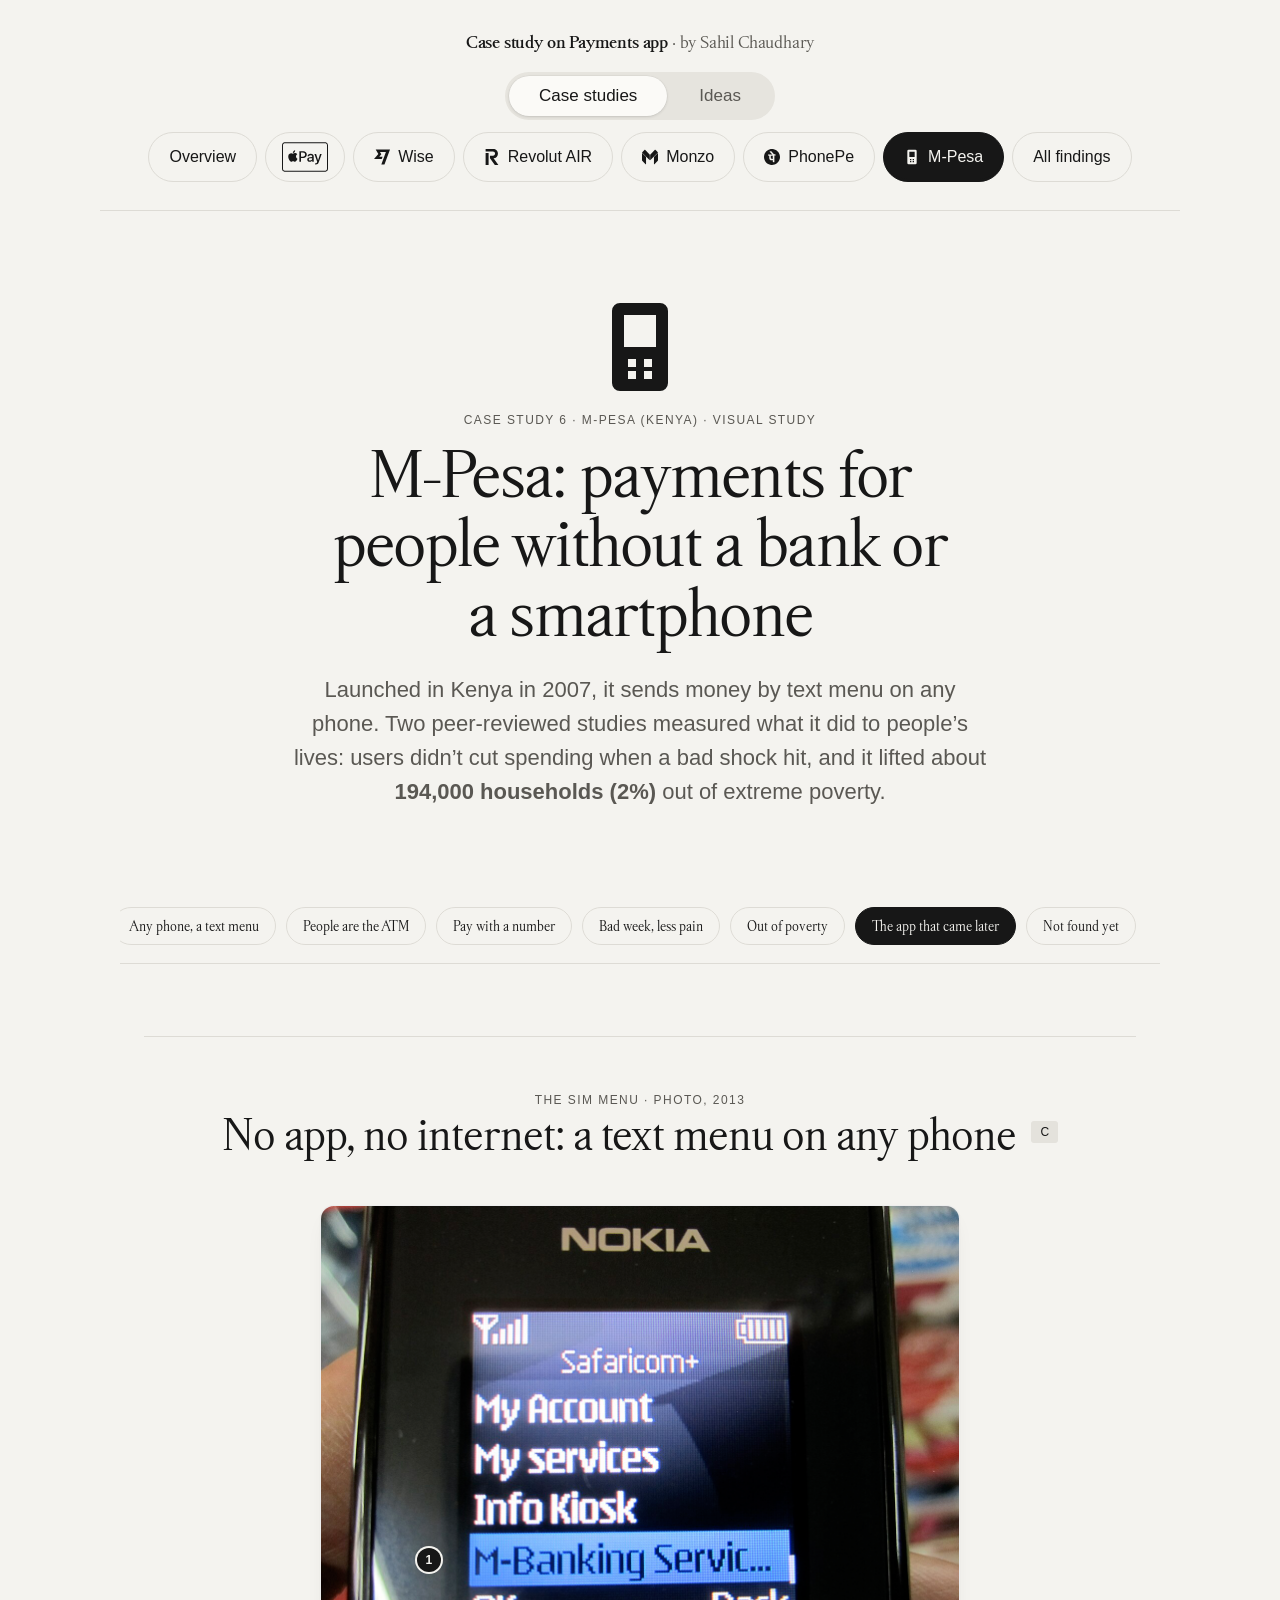
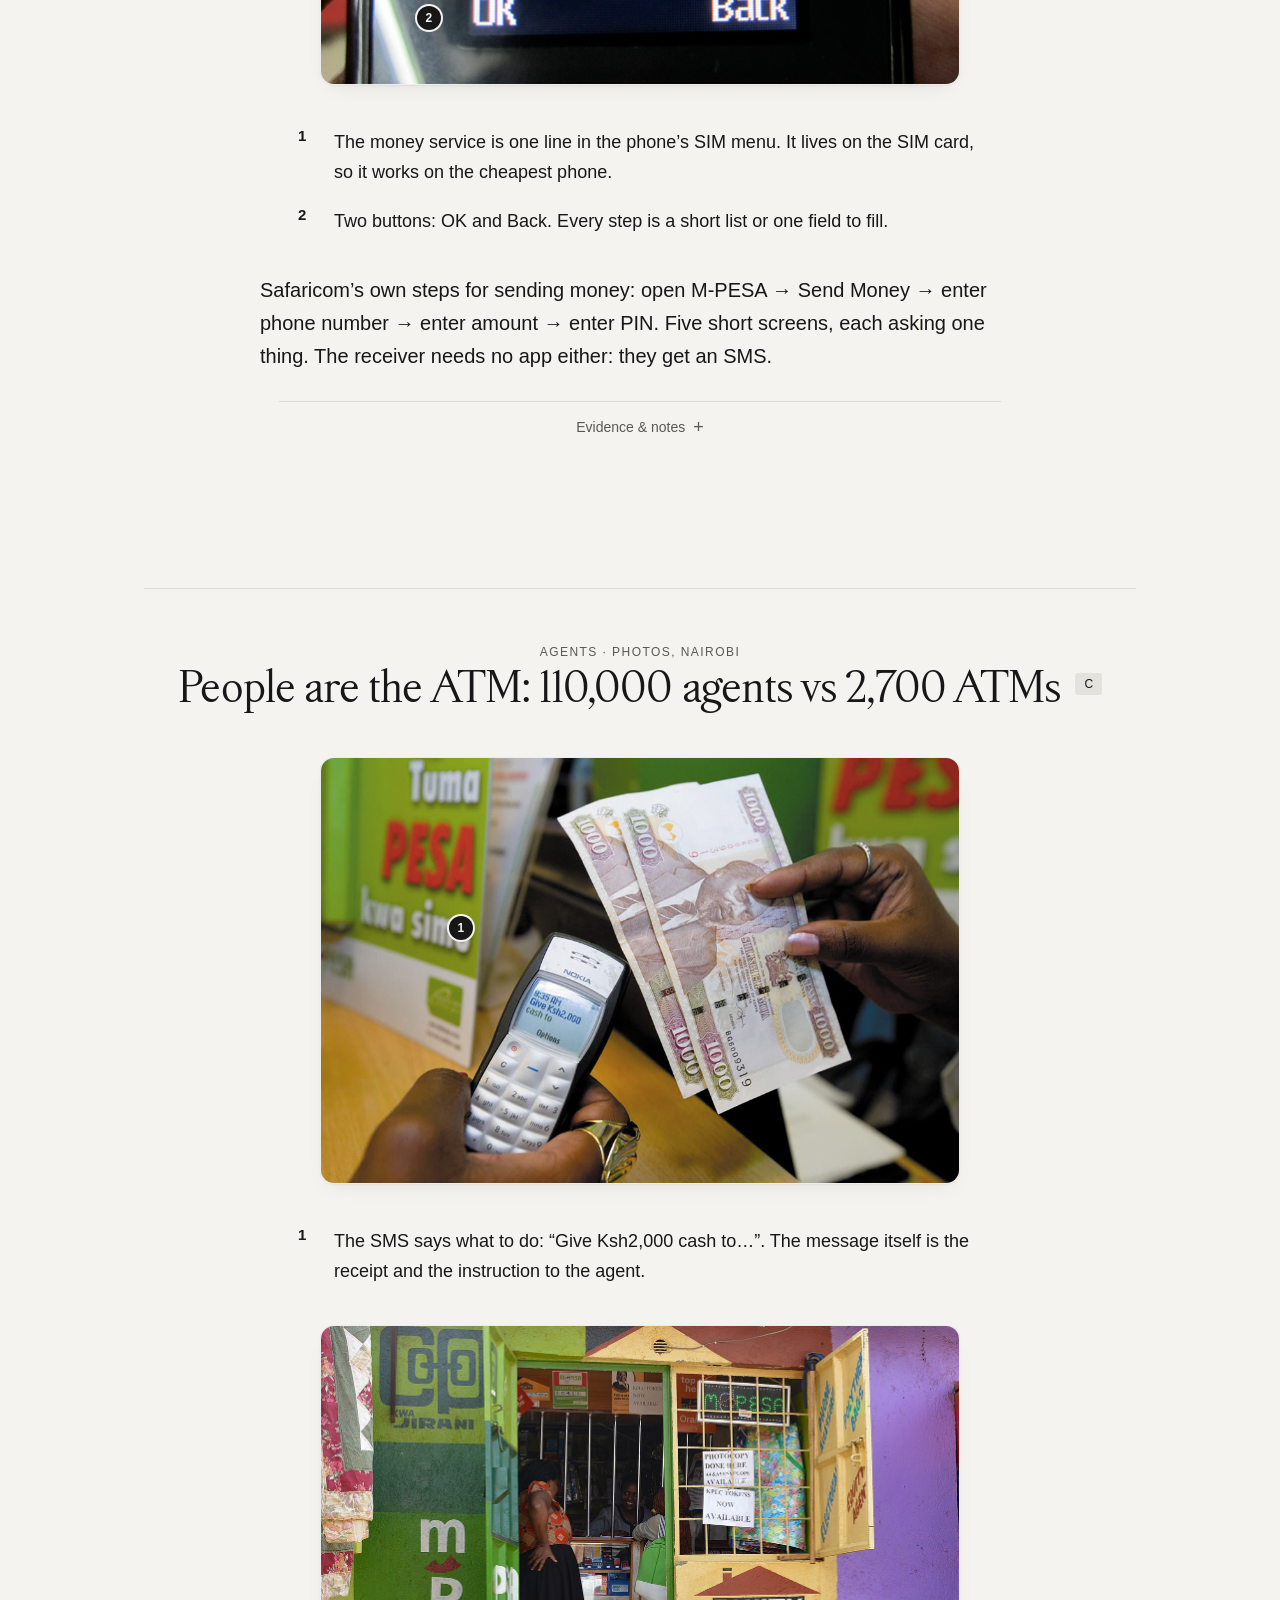
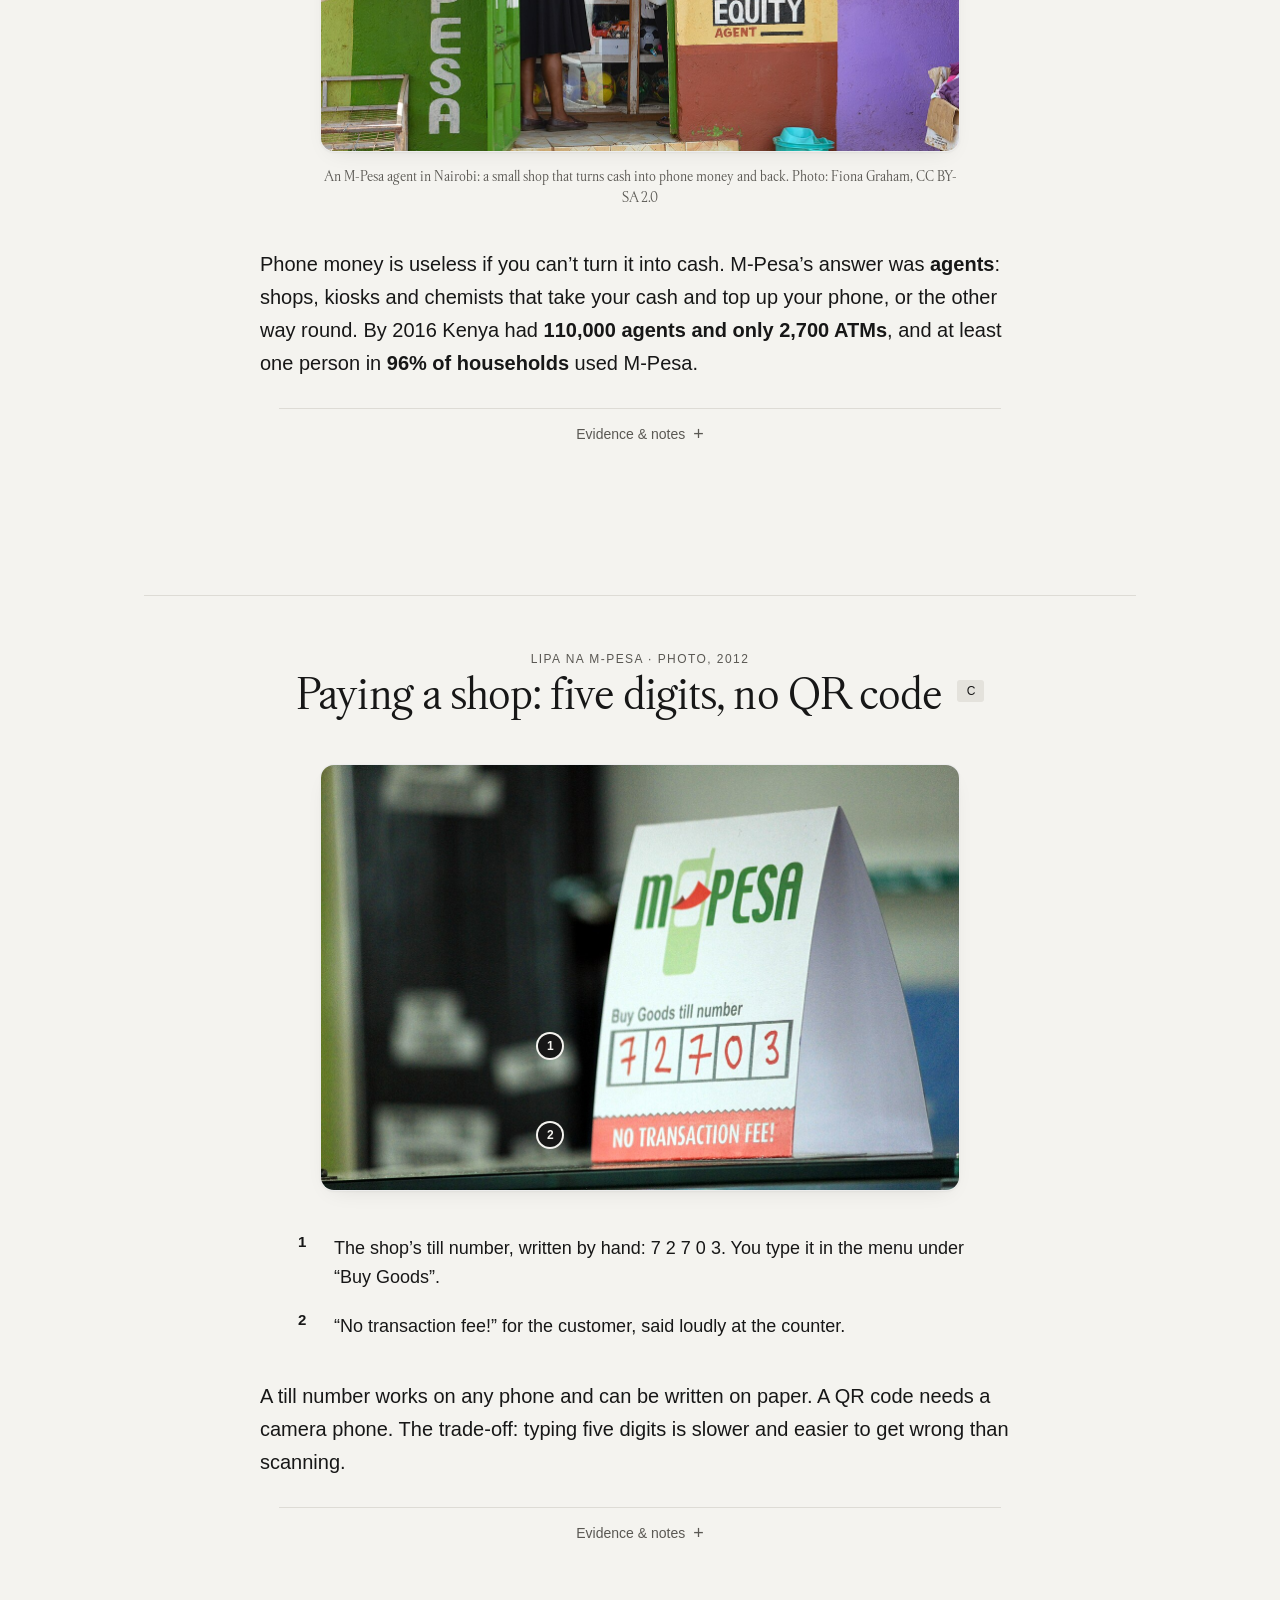
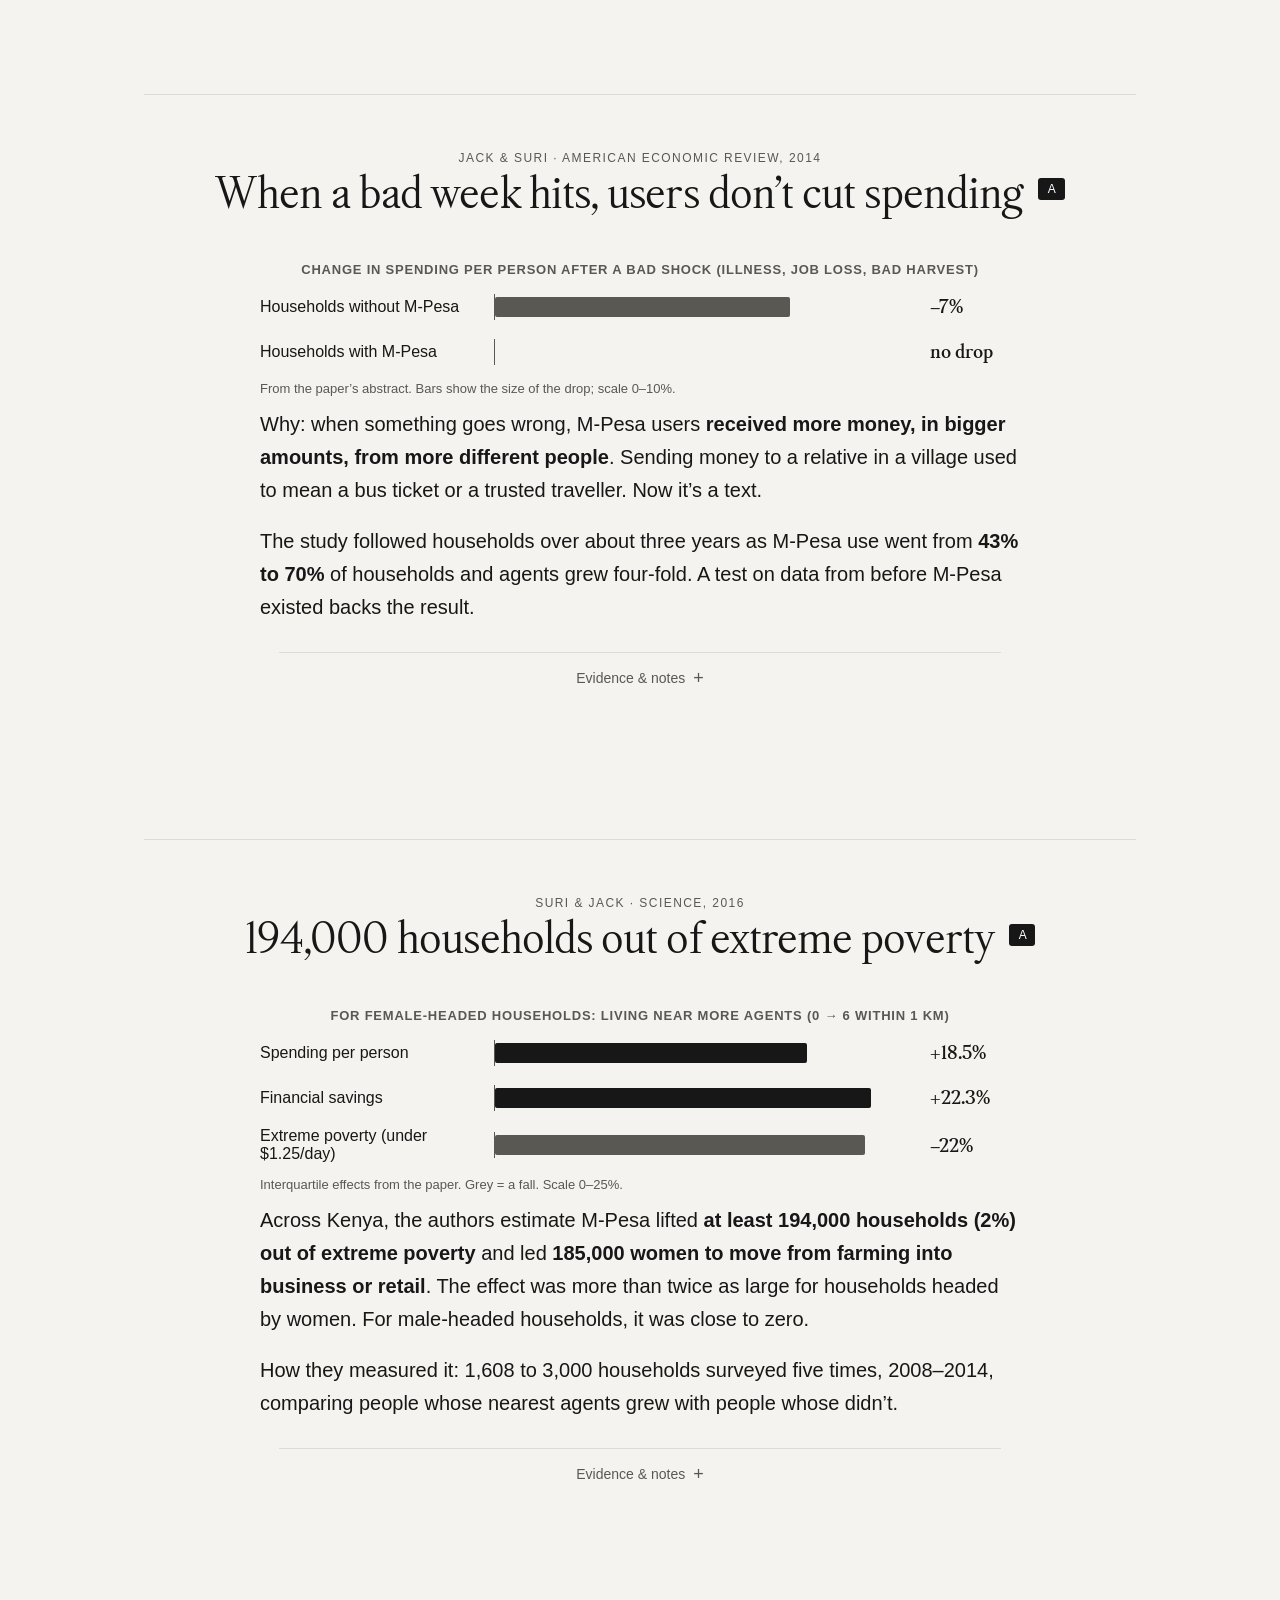
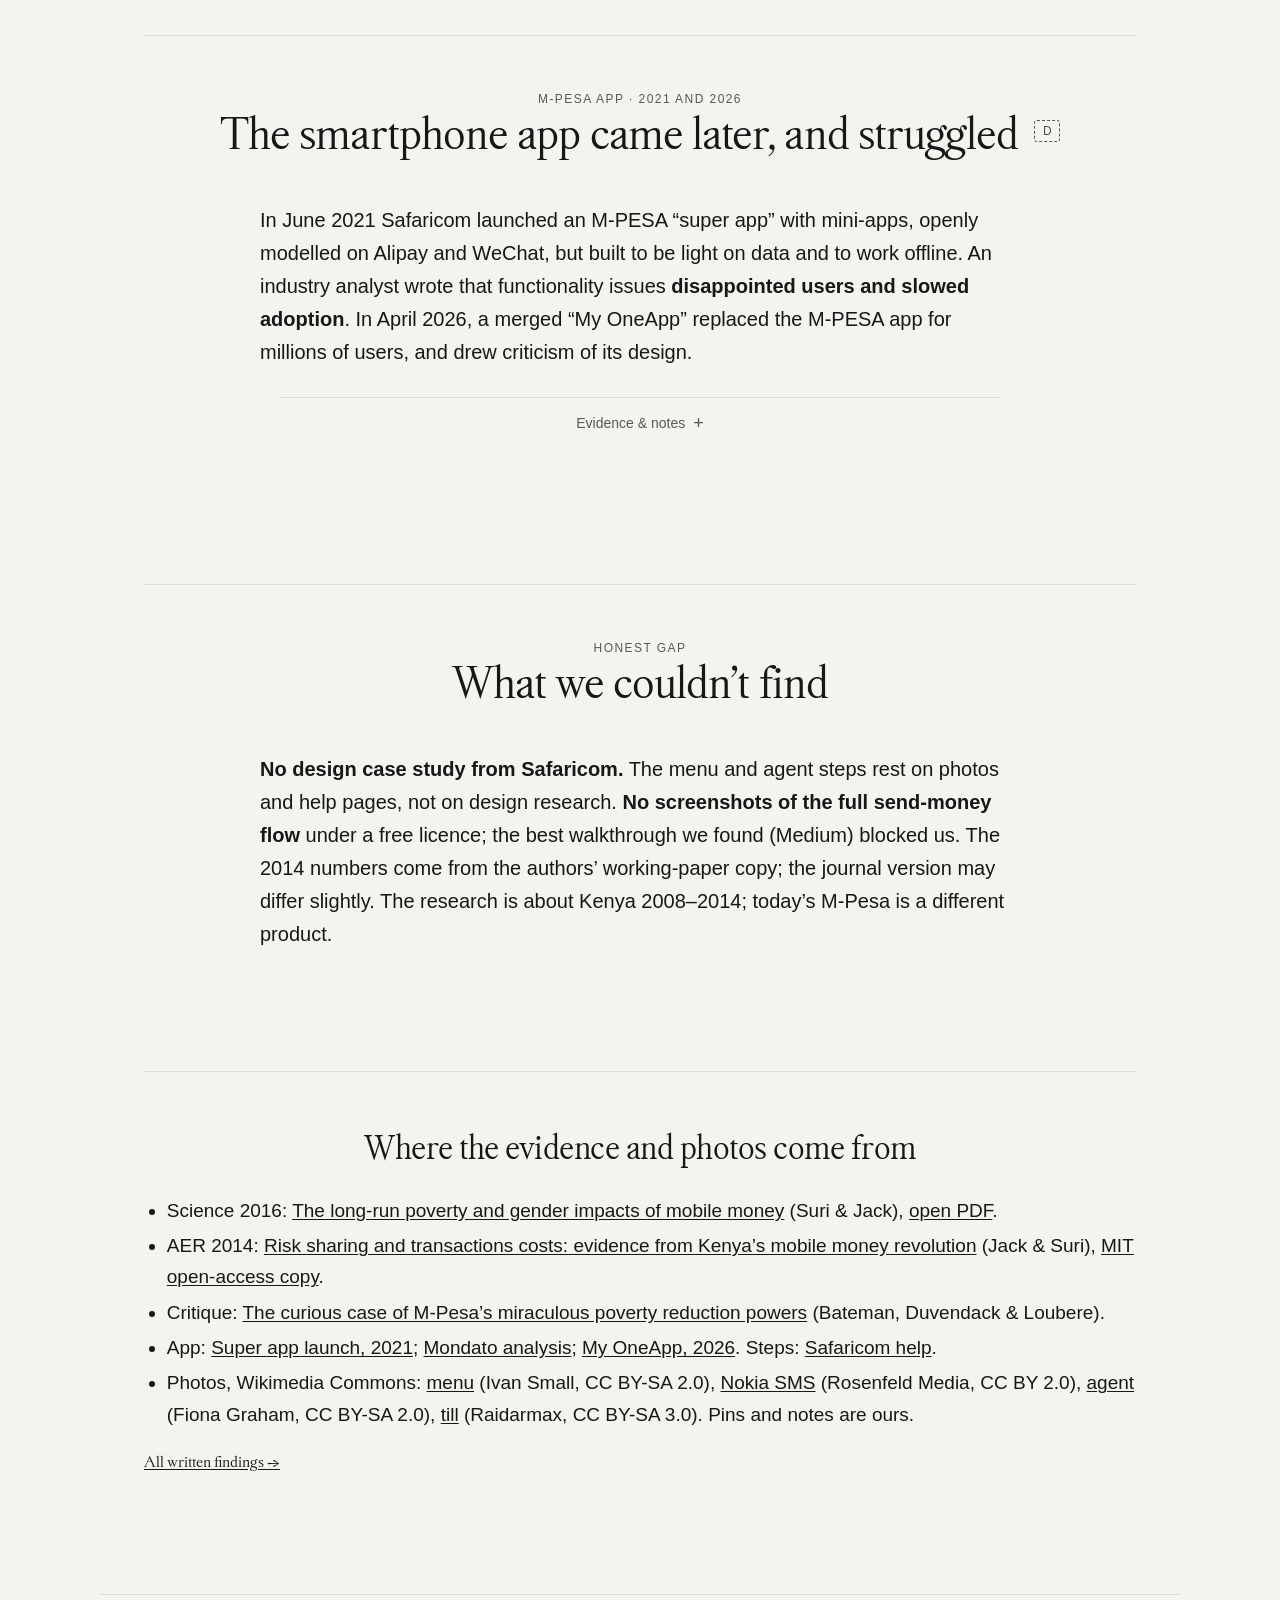
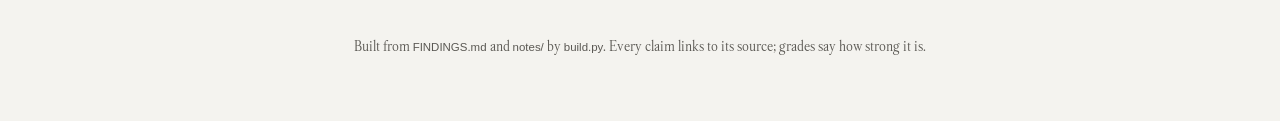
==== commit b309463e: "Publish site 2026-11-18 12:41" ====
--- a/mpesa.html
+++ b/mpesa.html
@@ -10,7 +10,6 @@
 
 <main data-rv><style>
 .shot.wide.mp-ph { max-width: 640px; }
-.shot.wide.mp-sm { max-width: 760px; }
 .mp-bars { max-width: 760px; margin: 0 auto; display: grid; gap: 14px; }
 .mp-bars figcaption { font: 700 13px var(--mono); letter-spacing: .06em; text-transform: uppercase; color: var(--ink-2); }
 .mp-row { display: grid; grid-template-columns: 220px 1fr 90px; gap: 14px; align-items: center; font: 400 16px var(--serif); }
@@ -20,130 +19,73 @@
 .mp-row b { font: 700 20px var(--sans); color: var(--stamp); }
 .mp-row b.neg { color: var(--ink); }
 .mp-bars .note { font: 400 13px var(--mono); color: var(--ink-2); margin: 0; }
-.mp-list { margin: 0 0 1em; padding-left: 1.2em; } .mp-list li { margin: .35em 0; }
-.mp-time { max-width: 760px; margin: 0 auto 28px; display: grid; grid-template-columns: repeat(4, 1fr); gap: 10px; }
-.mp-time div { border-top: 3px solid var(--stamp); padding-top: 8px; font: 400 15px/1.4 var(--serif); }
-.mp-time b { display: block; font: 700 18px var(--sans); }
-@media (max-width: 700px) { .mp-row { grid-template-columns: 1fr 70px; } .mp-row .t { grid-column: 1 / -1; grid-row: 2; } .mp-time { grid-template-columns: 1fr 1fr; } }
-</style><section class="head"><svg class="lg head-lg" width="96" height="96" viewBox="0 0 24 24" fill="currentColor" role="img" aria-label="Feature phone"><path fill-rule="evenodd" d="M7 1h10a2 2 0 0 1 2 2v18a2 2 0 0 1-2 2H7a2 2 0 0 1-2-2V3a2 2 0 0 1 2-2zm1 3v8h8V4H8zm1 11h2v2H9v-2zm4 0h2v2h-2v-2zm-4 3h2v2H9v-2zm4 0h2v2h-2v-2z"/></svg><p class="kicker">Case study 6 · M-Pesa (Kenya) · deep study</p>
-<h1>M-Pesa: how a text menu became Kenya’s bank</h1>
-<p class="lede">Built from two case studies: one by the Vodafone pair who built it, one from 14 months of fieldwork in Kenya. Then two peer-reviewed studies on what it did to people’s lives. It was designed for microfinance loans; people used it to send money home.</p>
+@media (max-width: 700px) { .mp-row { grid-template-columns: 1fr 70px; } .mp-row .t { grid-column: 1 / -1; grid-row: 2; } }
+</style><section class="head"><svg class="lg head-lg" width="96" height="96" viewBox="0 0 24 24" fill="currentColor" role="img" aria-label="Feature phone"><path fill-rule="evenodd" d="M7 1h10a2 2 0 0 1 2 2v18a2 2 0 0 1-2 2H7a2 2 0 0 1-2-2V3a2 2 0 0 1 2-2zm1 3v8h8V4H8zm1 11h2v2H9v-2zm4 0h2v2h-2v-2zm-4 3h2v2H9v-2zm4 0h2v2h-2v-2z"/></svg><p class="kicker">Case study 6 · M-Pesa (Kenya) · visual study</p>
+<h1>M-Pesa: payments for people without a bank or a smartphone</h1>
+<p class="lede">Launched in Kenya in 2007, it sends money by text menu on any phone. Two peer-reviewed studies measured what it did to people’s lives: users didn’t cut spending when a bad shock hit, and it lifted about <b>194,000 households (2%)</b> out of extreme poverty.</p>
 <dl class="legend">
 <div><dt><span class="grade gA" title="Evidence grade A">A</span></dt><dd>Controlled test (A/B, holdback)</dd></div>
 <div><dt><span class="grade gB" title="Evidence grade B">B</span></dt><dd>Insider number, no method given</dd></div>
 <div><dt><span class="grade gC" title="Evidence grade C">C</span></dt><dd>Expert analysis, no data</dd></div>
 <div><dt><span class="grade gD" title="Evidence grade D">D</span></dt><dd>Dated, news or unverifiable</dd></div>
 </dl>
-<ol class="journey"><li><a href="#s1"><span class="num">1</span>Built for loans, used for family</a></li><li><a href="#s2"><span class="num">2</span>How money moves</a></li><li><a href="#s3"><span class="num">3</span>The menu</a></li><li><a href="#s4"><span class="num">4</span>The receipt</a></li><li><a href="#s5"><span class="num">5</span>The paper log</a></li><li><a href="#s6"><span class="num">6</span>Agents: the hard part</a></li><li><a href="#s7"><span class="num">7</span>Price as design</a></li><li><a href="#s8"><span class="num">8</span>Fixing what users did</a></li><li><a href="#s9"><span class="num">9</span>Bad week, less pain</a></li><li><a href="#s10"><span class="num">10</span>Out of poverty</a></li><li><a href="#s11"><span class="num">11</span>The app that came later</a></li><li><a href="#s12"><span class="num">12</span>Not found yet</a></li></ol></section><section class="step" id="s1">
-<header class="step-h"><span class="num big">1</span><div><p class="kicker">Hughes &amp; Lonie · the people who built it</p>
-<h2>Built for loan repayments; people used it for family <span class="grade gB" title="Evidence grade B">B</span></h2></div></header>
+<ol class="journey"><li><a href="#s1"><span class="num">1</span>Any phone, a text menu</a></li><li><a href="#s2"><span class="num">2</span>People are the ATM</a></li><li><a href="#s3"><span class="num">3</span>Pay with a number</a></li><li><a href="#s4"><span class="num">4</span>Bad week, less pain</a></li><li><a href="#s5"><span class="num">5</span>Out of poverty</a></li><li><a href="#s6"><span class="num">6</span>The app that came later</a></li><li><a href="#s7"><span class="num">7</span>Not found yet</a></li></ol></section><section class="step" id="s1">
+<header class="step-h"><span class="num big">1</span><div><p class="kicker">The SIM menu · photo, 2013</p>
+<h2>No app, no internet: a text menu on any phone <span class="grade gC" title="Evidence grade C">C</span></h2></div></header>
 
-<div class="mp-time"><div><b>2003</b>Vodafone wins ~£1m UK aid grant, matched by Vodafone</div><div><b>Oct 2005</b>Pilot: ~500 microfinance borrowers, 8 agent shops</div><div><b>Mar 2007</b>National launch: “Send money home”</div><div><b>Feb 2009</b>About 6 million customers</div></div>
-<figure class="shot wide mp-sm"><div class="frame"><img src="assets/mpesa/growth.png" alt="Line chart of M-PESA registered customers rising from 0 in April 2007 to about 6 in February 2009" loading="lazy"></div><figcaption>Growth of the M-PESA customer base, Apr 2007 to Feb 2009 (Mas &amp; Morawczynski, Figure 1, Safaricom data; y-axis as published, millions)</figcaption></figure>
-<div class="txt"><p>The pilot was for one job: borrowers of Faulu, a microfinance lender, repaying weekly loans by phone instead of a group treasurer taking cash to a bank by bus “accompanied by a suitable bodyguard”. Then the team watched the transaction logs and saw things they never designed for:</p>
-<ul class="mp-list">
-<li>people <b>repaying other people’s loans</b> in return for services;</li>
-<li>businesses using it as an <b>overnight safe</b>, because banks closed before the agent shops;</li>
-<li>people <b>depositing in one town and withdrawing in another</b> a few hours later, so they didn’t carry cash on the road;</li>
-<li>a woman sending her <b>robbed husband his bus fare home</b>.</li>
-</ul>
-<p>So the national launch dropped the loans and kept three things only: <b>cash in/out at an agent, send money to a phone, buy airtime</b>, sold as one idea: <b>“Send money home.”</b> The authors: “a significant amount of the complexity in the product was stripped.”</p>
-<p><span class="our">our note</span> This is the clearest case in the site of a pilot changing a product’s purpose. The designers didn’t ask users what they wanted; they watched what users did with it, then cut everything else.</p></div>
-<p class="ev"><b>Evidence</b> Written by the builders themselves (Hughes led it at Vodafone; Lonie ran the pilot in Kenya). First-hand, but not independent (B). Chart from Mas &amp; Morawczynski. <a href="https://econpapers.repec.org/RePEc:tpr:inntgg:v:2:y:2007:i:1-2:p:63-81">Hughes &amp; Lonie, Innovations 2(1-2), 2007</a></p></section><section class="step" id="s2">
-<header class="step-h"><span class="num big">2</span><div><p class="kicker">Hughes &amp; Lonie · Figure 2</p>
-<h2>How the money moves: real cash in a bank, matching e-money on phones <span class="grade gB" title="Evidence grade B">B</span></h2></div></header>
+<figure class="shot wide mp-ph"><div class="frame"><img src="assets/mpesa/menu-feature-phone.jpg" alt="Nokia feature phone showing the Safaricom menu: My Account, My services, Info Kiosk, M-Banking Services" loading="lazy"><span class="pin" style="top:74%;left:17%">1</span><span class="pin" style="top:86%;left:17%">2</span></div></figure>
+<ol class="pinnotes"><li><span class="num">1</span><div>The money service is one line in the phone’s SIM menu. It lives on the SIM card, so it works on the cheapest phone.</div></li><li><span class="num">2</span><div>Two buttons: OK and Back. Every step is a short list or one field to fill.</div></li></ol>
+<div class="txt"><p>Safaricom’s own steps for sending money: open M-PESA → Send Money → enter phone number → enter amount → enter PIN. Five short screens, each asking one thing. The receiver needs no app either: they get an SMS.</p>
+<p><span class="our">our note</span> This is the same principle as Monzo’s sign-up (step 1 there) taken to the extreme: the less the person has (phone, data, bank), the fewer things the flow can ask of them.</p></div>
+<p class="ev"><b>Evidence</b> Photo by Ivan Small (CC BY-SA 2.0); steps from Safaricom’s help page. No Safaricom design write-up found (C). <a href="https://safaricom.co.ke/main-mpesa/m-pesa-services/transactions">Safaricom, Using M-PESA</a></p></section><section class="step" id="s2">
+<header class="step-h"><span class="num big">2</span><div><p class="kicker">Agents · photos, Nairobi</p>
+<h2>People are the ATM: 110,000 agents vs 2,700 ATMs <span class="grade gC" title="Evidence grade C">C</span></h2></div></header>
 
-<figure class="shot wide"><div class="frame"><img src="assets/mpesa/service-diagram.jpg" alt="Diagram: agents deposit cash into the M-PESA bank account; customers swap cash for e-money at agents and send it to each other; the receiver swaps it back for cash" loading="lazy"><span class="pin" style="top:70%;left:18%">1</span><span class="pin" style="top:48%;left:16%">2</span><span class="pin" style="top:12%;left:30%">3</span><span class="pin" style="top:47%;left:97%">4</span></div></figure>
-<ol class="pinnotes"><li><span class="num">1</span><div>Agent A puts real cash into the M-PESA bank account and gets the same amount of e-money (“float”).</div></li><li><span class="num">2</span><div>A customer hands cash to Agent A and gets e-money on their phone.</div></li><li><span class="num">3</span><div>The customer sends e-money to another phone. No bank account needed on either side.</div></li><li><span class="num">4</span><div>The receiver gives e-money to Agent B and takes cash from the till.</div></li></ol>
-<div class="txt"><p>One rule held it together: <b>“The e-money must always exactly match the real money or we could find ourselves in the unfortunate situation of creating currency.”</b> Every shilling on a phone has a shilling in a real bank (Commercial Bank of Africa), held for customers.</p>
-<p><span class="our">our note</span> For the user, all of this disappears: they hand over cash and a text arrives. The design work is making the hidden system so reliable that nobody has to understand it.</p></div>
-<p class="ev"><b>Evidence</b> The builders’ own diagram (B). <a href="https://econpapers.repec.org/RePEc:tpr:inntgg:v:2:y:2007:i:1-2:p:63-81">Hughes &amp; Lonie 2007</a></p></section><section class="step" id="s3">
-<header class="step-h"><span class="num big">3</span><div><p class="kicker">Mas &amp; Morawczynski · Figure 2</p>
-<h2>The menu: every payment is four short steps <span class="grade gB" title="Evidence grade B">B</span></h2></div></header>
+<figure class="shot wide mp-ph"><div class="frame"><img src="assets/mpesa/nokia-1100.jpg" alt="A hand holds a Nokia 1100 showing an M-Pesa SMS, next to Kenyan shilling notes at an agent counter" loading="lazy"><span class="pin" style="top:40%;left:22%">1</span></div></figure>
+<ol class="pinnotes"><li><span class="num">1</span><div>The SMS says what to do: “Give Ksh2,000 cash to…”. The message itself is the receipt and the instruction to the agent.</div></li></ol>
+<figure class="shot wide mp-ph"><div class="frame"><img src="assets/mpesa/agent-nairobi.jpg" alt="Small shop in Nairobi painted green with M-PESA and Equity agent signs" loading="lazy"></div><figcaption>An M-Pesa agent in Nairobi: a small shop that turns cash into phone money and back. Photo: Fiona Graham, CC BY-SA 2.0</figcaption></figure>
+<div class="txt"><p>Phone money is useless if you can’t turn it into cash. M-Pesa’s answer was <b>agents</b>: shops, kiosks and chemists that take your cash and top up your phone, or the other way round. By 2016 Kenya had <b>110,000 agents and only 2,700 ATMs</b>, and at least one person in <b>96% of households</b> used M-Pesa.</p>
+<p><span class="our">our note</span> The design here isn’t a screen, it’s a network of people. The research below measures M-Pesa by how close you live to an agent, not by app use.</p></div>
+<p class="ev"><b>Evidence</b> Numbers from the Science paper’s introduction (A). Photos CC BY-SA / CC BY. <a href="https://www.science.org/doi/10.1126/science.aah5309">Suri &amp; Jack, Science, 9 Dec 2016</a></p></section><section class="step" id="s3">
+<header class="step-h"><span class="num big">3</span><div><p class="kicker">Lipa na M-Pesa · photo, 2012</p>
+<h2>Paying a shop: five digits, no QR code <span class="grade gC" title="Evidence grade C">C</span></h2></div></header>
 
-<figure class="shot wide"><div class="frame"><img src="assets/mpesa/menu-tree.png" alt="M-PESA phone menu tree: Applications, Safaricom, M-PESA, then Send money, Withdraw cash, Buy airtime, Pay goods, Pay bill, ATM withdrawal, My account; each leads to enter number, amount, PIN, confirm" loading="lazy"><span class="pin" style="top:15%;left:4%">1</span><span class="pin" style="top:24.5%;left:5%">2</span><span class="pin" style="top:78%;left:4%">3</span><span class="pin" style="top:95%;left:10%">4</span></div></figure>
-<ol class="pinnotes"><li><span class="num">1</span><div>The way in: phone menu → Applications → Safaricom → M-PESA. It lives on the SIM card, so it’s on every phone.</div></li><li><span class="num">2</span><div>Send money: phone number → amount → PIN → OK. One question per screen, then the whole request leaves as one SMS.</div></li><li><span class="num">3</span><div>Changing your PIN asks for the old one, then the new one twice.</div></li><li><span class="num">4</span><div>Language: English or Kiswahili. Every message had to fit 160 characters in both.</div></li></ol>
-<figure class="shot wide mp-ph"><div class="frame"><img src="assets/mpesa/menu-feature-phone.jpg" alt="Nokia feature phone showing the Safaricom menu: My Account, My services, Info Kiosk, M-Banking Services" loading="lazy"></div><figcaption>The real menu on a Nokia, 2013. Photo: Ivan Small, CC BY-SA 2.0</figcaption></figure>
-<div class="txt"><p>Why a SIM menu and not SMS codes or an app: smartphones were rare, and SIM toolkit was “standard software on all SIM cards”. The menu loads instantly because it’s on the phone; it collects one answer at a time; then sends <b>one encrypted SMS</b>, so a dropped signal can’t leave a payment half-done.</p>
-<p>There is <b>no “deposit” item</b>. Depositing is done by the agent, who sends you e-money for your cash. The person with the training does the hard part.</p>
-<p><span class="our">our note</span> Swahili was the surprise constraint: “getting the Swahili messages down to no more than 160 characters. By contrast, English is a very compact language.” Language decides layout, even on a text screen.</p></div>
-<p class="ev"><b>Evidence</b> Field study + Safaricom’s menu, drawn by the authors (B). <a href="https://ideas.repec.org/a/tpr/inntgg/v4y2009i2p77-91.html">Mas &amp; Morawczynski, Innovations 4(2), 2009</a></p></section><section class="step" id="s4">
-<header class="step-h"><span class="num big">4</span><div><p class="kicker">Mas &amp; Morawczynski · Figure 3</p>
-<h2>The SMS receipt is the main screen of M-Pesa <span class="grade gB" title="Evidence grade B">B</span></h2></div></header>
-
-<figure class="shot wide mp-sm"><div class="frame"><img src="assets/mpesa/sms-receipts.jpg" alt="Two annotated M-PESA SMS receipts: a deposit (Give Ksh 1555 cash to Olga Morawczynski, Kakamega, new balance) and a transfer (Ksh 1500 sent to Ignacio Mas, new balance 20)" loading="lazy"><span class="pin" style="top:13%;left:50%">1</span><span class="pin" style="top:35%;left:50%">2</span><span class="pin" style="top:56%;left:50%">3</span></div></figure>
-<ol class="pinnotes"><li><span class="num">1</span><div>A receipt number on every transaction, used to settle disputes.</div></li><li><span class="num">2</span><div>The other person’s name (left: who gave you cash; right: who you sent to), so you can check it went to the right person: “a frequent source of error”.</div></li><li><span class="num">3</span><div>Your new balance, in every message. This cut balance enquiries.</div></li></ol>
-<div class="txt"><p>Both sides get a text after every transaction. Researchers found people <b>keeping receipts on their phones for months</b>: to track money, and, as urban men said, to check when they last sent money home, or as proof in case “issues” arise with their relatives.</p>
-<p><span class="our">our note</span> Monzo’s fixed payment layout and Idea 003’s big reference number are the same idea: the confirmation isn’t an afterthought, it’s the thing people keep and show.</p></div>
-<p class="ev"><b>Evidence</b> Real receipts from the authors’ own transactions, annotated by them; interviews in Kenya (B). <a href="https://ideas.repec.org/a/tpr/inntgg/v4y2009i2p77-91.html">Mas &amp; Morawczynski 2009</a></p></section><section class="step" id="s5">
-<header class="step-h"><span class="num big">5</span><div><p class="kicker">Mas &amp; Morawczynski · field photo</p>
-<h2>A paper log, signed, because a text didn’t feel like proof <span class="grade gB" title="Evidence grade B">B</span></h2></div></header>
-
-<figure class="shot wide mp-ph"><div class="frame"><img src="assets/mpesa/agent-log.jpg" alt="Safaricom-branded M-PESA Agent Record Sheet with numbered rows for each transaction" loading="lazy"></div><figcaption>The agent log: every agent, same book, same columns. Customers sign each line. Photo from the paper</figcaption></figure>
-<div class="txt"><p>Safaricom already had every transaction in its system. It still made every agent write each one in a <b>branded paper book, in triplicate</b>: balance, date, agent ID, transaction ID, type, amount, phone, name, national ID. <b>The customer signs.</b></p>
-<p>Why: “Many customers draw comfort from seeing their electronic transaction recorded on paper.” People had lost money in pyramid schemes and feared fake agents. The authors note the master agents probably never use their copies; the log is there for trust.</p>
-<p><span class="our">our note</span> A deliberately “redundant” step that exists only for feeling. It’s the opposite of removing friction, and it worked because the risk people feared was real.</p></div>
-<p class="ev"><b>Evidence</b> Field observation (B). <a href="https://ideas.repec.org/a/tpr/inntgg/v4y2009i2p77-91.html">Mas &amp; Morawczynski 2009</a></p></section><section class="step" id="s6">
-<header class="step-h"><span class="num big">6</span><div><p class="kicker">Pilot + launch · agents</p>
-<h2>Agents were the hard part, not the phone <span class="grade gB" title="Evidence grade B">B</span></h2></div></header>
-
-<figure class="shot wide mp-ph"><div class="frame"><img src="assets/mpesa/agent-poster.jpg" alt="Wall at an agent shop: M-PESA agent number 02097, the M-PESA tariff table, a police notice and an ID reminder" loading="lazy"><span class="pin" style="top:50%;left:3%">1</span><span class="pin" style="top:30%;left:47%">2</span><span class="pin" style="top:82%;left:47%">3</span></div></figure>
-<ol class="pinnotes"><li><span class="num">1</span><div>Each shop shows its agent number, which customers type to withdraw cash.</div></li><li><span class="num">2</span><div>The same price list, posted in every shop. Agents may not charge extra.</div></li><li><span class="num">3</span><div>“To register or transact… you will need your original identification document.”</div></li></ol>
-<figure class="shot wide mp-ph"><div class="frame"><img src="assets/mpesa/agent-nairobi.jpg" alt="Small shop in Nairobi painted green with M-PESA and Equity agent signs" loading="lazy"></div><figcaption>Agents were asked to paint the shop “Safaricom green” so people could find them. Photo: Fiona Graham, CC BY-SA 2.0</figcaption></figure>
-<div class="txt"><p>First pilot problem: <b>shop assistants wouldn’t hand out cash because a text message told them to.</b> “It was a brave shop assistant who opened the employer’s till.” Fix: separate M-Pesa cash floats, a word from head office, and Lonie visiting agents every day until they got used to it.</p>
-<p>At scale, the risk was agents <b>running out of cash or e-money</b>. If a customer can’t withdraw, they can’t tell if it’s one shop or the whole system. So: ~300 master agents move cash between city shops (lots of deposits) and village shops (lots of withdrawals); territory managers visit monthly and score each item 0 or 1, not to punish, “to trigger appropriate conversations”.</p></div>
-<p class="ev"><b>Evidence</b> Builders’ account + field study (B). <a href="https://econpapers.repec.org/RePEc:tpr:inntgg:v:2:y:2007:i:1-2:p:63-81">Hughes &amp; Lonie 2007; Mas &amp; Morawczynski 2009</a></p></section><section class="step" id="s7">
-<header class="step-h"><span class="num big">7</span><div><p class="kicker">Mas &amp; Morawczynski · pricing</p>
-<h2>Prices were designed like an interface <span class="grade gB" title="Evidence grade B">B</span></h2></div></header>
-
-<div class="txt"><ul class="mp-list">
-<li><b>Fees in shillings, not percentages</b>, posted in every shop, unchanged for two years despite inflation. Easy to compare with the bus fare.</li>
-<li><b>Deposits free, no minimum balance.</b> You pay only when you “do something” with money.</li>
-<li><b>Sending to a non-customer costs about three times more, but they withdraw for free.</b> The sender has the power, so the sender feels the push; the receiver gets a great first experience. Rural relatives said their city relatives made them sign up.</li>
-<li><b>Changing your PIN was made more expensive</b>, because people then remembered their PIN. Balance enquiries were repriced too, and the balance was added to every receipt.</li>
-</ul>
-<p><span class="our">our note</span> Price used as a nudge, not just revenue. The PIN-change fee is a strange, real example of friction that helps the user. One gap they found: the app didn’t tell you if the receiver was registered, so the fee could surprise you.</p></div>
-<p class="ev"><b>Evidence</b> Field study with Safaricom data (B). <a href="https://ideas.repec.org/a/tpr/inntgg/v4y2009i2p77-91.html">Mas &amp; Morawczynski 2009</a></p></section><section class="step" id="s8">
-<header class="step-h"><span class="num big">8</span><div><p class="kicker">Hughes &amp; Lonie + Mas &amp; Morawczynski</p>
-<h2>Fixing what users actually did <span class="grade gB" title="Evidence grade B">B</span></h2></div></header>
-
-<div class="txt"><ul class="mp-list">
-<li><b>Lost SIM cards.</b> Half the pilot users already had a phone, so they carried the M-Pesa SIM in their wallet and swapped it in to pay. SIMs got lost and spontaneous payments dropped. Fix: move M-Pesa onto the SIM they already used, keeping their number. Lost SIMs fell to “negligible”, transactions rose.</li>
-<li><b>Shared agent PINs.</b> Several assistants used one phone with a “not-so-secret PIN”. Fix: one till, several staff, each with their own ID and genuinely secret PIN.</li>
-<li><b>Agents chasing sign-up bonuses</b> (KSh 80 per customer) and registering badly. Fix: half the bonus paid only after the customer’s first deposit, and only near their own shop.</li>
-<li><b>Training.</b> For people new to phones, sessions began with “the concept of a menu”. One session: a tin shed, midday sun, a 40-a-side football match outside. For launch, a training agency with fifty trainers visited shops regularly.</li>
-</ul>
-<p><span class="our">our note</span> Every fix follows real behaviour instead of fighting it. People swap SIMs, share PINs and chase bonuses; the design made the right behaviour easier rather than writing rules against the wrong one.</p></div>
-<p class="ev"><b>Evidence</b> First-hand pilot account + field study (B). <a href="https://econpapers.repec.org/RePEc:tpr:inntgg:v:2:y:2007:i:1-2:p:63-81">Hughes &amp; Lonie 2007; Mas &amp; Morawczynski 2009</a></p></section><section class="step" id="s9">
-<header class="step-h"><span class="num big">9</span><div><p class="kicker">Jack &amp; Suri · American Economic Review, 2014</p>
+<figure class="shot wide mp-ph"><div class="frame"><img src="assets/mpesa/till.jpg" alt="Counter sign: M-PESA, Buy Goods till number 72703, NO TRANSACTION FEE!" loading="lazy"><span class="pin" style="top:66%;left:36%">1</span><span class="pin" style="top:87%;left:36%">2</span></div></figure>
+<ol class="pinnotes"><li><span class="num">1</span><div>The shop’s till number, written by hand: 7 2 7 0 3. You type it in the menu under “Buy Goods”.</div></li><li><span class="num">2</span><div>“No transaction fee!” for the customer, said loudly at the counter.</div></li></ol>
+<div class="txt"><p>A till number works on any phone and can be written on paper. A QR code needs a camera phone. The trade-off: typing five digits is slower and easier to get wrong than scanning.</p>
+<p><span class="our">our note</span> Compare with PhonePe (step 1), which moved the scanner under your thumb, and our Idea 001. India chose the camera; Kenya started with the keypad. Each fits the phones people actually had.</p></div>
+<p class="ev"><b>Evidence</b> Photo by Raidarmax, CC BY-SA 3.0. Describes the design, no data (C). <a href="https://commons.wikimedia.org/wiki/File:An_M-Pesa_Payment_Till.JPG">Wikimedia Commons</a></p></section><section class="step" id="s4">
+<header class="step-h"><span class="num big">4</span><div><p class="kicker">Jack &amp; Suri · American Economic Review, 2014</p>
 <h2>When a bad week hits, users don’t cut spending <span class="grade gA" title="Evidence grade A">A</span></h2></div></header>
 
 <figure class="mp-bars"><figcaption>Change in spending per person after a bad shock (illness, job loss, bad harvest)</figcaption><div class="mp-row"><span>Households without M-Pesa</span><span class="t"><i class="neg" style="left:0;width:70.0%"></i></span><b class="neg">−7%</b></div><div class="mp-row"><span>Households with M-Pesa</span><span class="t"></span><b class="">no drop</b></div><p class="note">From the paper’s abstract. Bars show the size of the drop; scale 0–10%.</p></figure>
-<div class="txt"><p>Why: after a shock, M-Pesa users <b>received more money, in bigger amounts, from more different people</b>. The study followed households for about three years as use went from <b>43% to 70%</b>; a test on data from before M-Pesa backs the result.</p>
-<p><span class="our">our note</span> “Send money home” (step 1) is exactly what shows up here: the value is that family can reach you in a bad week.</p></div>
-<p class="ev"><b>Evidence</b> Peer-reviewed, panel data, falsification test (A). Numbers from the working-paper version. <a href="https://www.aeaweb.org/articles?id=10.1257/aer.104.1.183">Jack &amp; Suri, AER 104(1), 2014</a></p></section><section class="step" id="s10">
-<header class="step-h"><span class="num big">10</span><div><p class="kicker">Suri &amp; Jack · Science, 2016</p>
+<div class="txt"><p>Why: when something goes wrong, M-Pesa users <b>received more money, in bigger amounts, from more different people</b>. Sending money to a relative in a village used to mean a bus ticket or a trusted traveller. Now it’s a text.</p>
+<p>The study followed households over about three years as M-Pesa use went from <b>43% to 70%</b> of households and agents grew four-fold. A test on data from before M-Pesa existed backs the result.</p>
+<p><span class="our">our note</span> This is the most human result in the whole site: the value of a payment app isn’t speed at the counter, it’s that your family can reach you in a bad week.</p></div>
+<p class="ev"><b>Evidence</b> Peer-reviewed, panel data the authors collected, with a falsification test (A). Numbers from the working-paper version. <a href="https://www.aeaweb.org/articles?id=10.1257/aer.104.1.183">Jack &amp; Suri, AER 104(1), 2014</a></p></section><section class="step" id="s5">
+<header class="step-h"><span class="num big">5</span><div><p class="kicker">Suri &amp; Jack · Science, 2016</p>
 <h2>194,000 households out of extreme poverty <span class="grade gA" title="Evidence grade A">A</span></h2></div></header>
 
 <figure class="mp-bars"><figcaption>For female-headed households: living near more agents (0 → 6 within 1 km)</figcaption><div class="mp-row"><span>Spending per person</span><span class="t"><i class="" style="left:0;width:74.0%"></i></span><b class="">+18.5%</b></div><div class="mp-row"><span>Financial savings</span><span class="t"><i class="" style="left:0;width:89.2%"></i></span><b class="">+22.3%</b></div><div class="mp-row"><span>Extreme poverty (under $1.25/day)</span><span class="t"><i class="neg" style="left:0;width:88.0%"></i></span><b class="neg">−22%</b></div><p class="note">Interquartile effects from the paper. Grey = a fall. Scale 0–25%.</p></figure>
-<div class="txt"><p>Across Kenya: <b>at least 194,000 households (2%) out of extreme poverty</b>, and <b>185,000 women</b> moving from farming into business. Measured by distance to agents, which is why step 6 matters: the agent network <i>is</i> the access.</p>
-<p><span class="our">our note</span> Contested: Bateman, Duvendack &amp; Loubere (2019) argue there’s no real control group. The study also lost 35% of households over six years. A for method and publication, with that caveat.</p></div>
-<p class="ev"><b>Evidence</b> Peer-reviewed in Science; natural experiment, not randomised; disputed (A, contested). <a href="https://www.science.org/doi/10.1126/science.aah5309">Suri &amp; Jack, Science 354(6317), 2016</a></p></section><section class="step" id="s11">
-<header class="step-h"><span class="num big">11</span><div><p class="kicker">M-PESA app · 2021 and 2026</p>
+<div class="txt"><p>Across Kenya, the authors estimate M-Pesa lifted <b>at least 194,000 households (2%) out of extreme poverty</b> and led <b>185,000 women to move from farming into business or retail</b>. The effect was more than twice as large for households headed by women. For male-headed households, it was close to zero.</p>
+<p>How they measured it: 1,608 to 3,000 households surveyed five times, 2008–2014, comparing people whose nearest agents grew with people whose didn’t.</p>
+<p><span class="our">our note</span> Not settled. Critics (Bateman, Duvendack &amp; Loubere, 2019) argue there’s no real control group, so the effect can’t be pinned on M-Pesa alone. The study also lost 35% of households over six years. We keep the grade at A for method and publication, with that caveat.</p></div>
+<p class="ev"><b>Evidence</b> Peer-reviewed in Science; natural experiment, not a randomised trial; disputed (A, contested). <a href="https://www.science.org/doi/10.1126/science.aah5309">Suri &amp; Jack, Science 354(6317), 2016</a></p></section><section class="step" id="s6">
+<header class="step-h"><span class="num big">6</span><div><p class="kicker">M-PESA app · 2021 and 2026</p>
 <h2>The smartphone app came later, and struggled <span class="grade gD" title="Evidence grade D">D</span></h2></div></header>
 
-<div class="txt"><p>A 2021 “super app” modelled on Alipay and WeChat had functionality issues that an analyst said disappointed users and slowed adoption. In April 2026 a merged “My OneApp” replaced it for millions, and drew criticism of its design.</p>
-<p><span class="our">our note</span> Same lesson as PhonePe and Monzo: a payment habit is hard to move, and M-Pesa’s strength was a menu that didn’t change for years.</p></div>
-<p class="ev"><b>Evidence</b> News and analyst commentary only (D). <a href="https://blog.mondato.com/from-mobile-money-powerhouse-to-super-app-the-case-of-m-pesa/">Mondato; The Star, 2021 and 2026</a></p></section><section class="step" id="s12">
-<header class="step-h"><span class="num big">12</span><div><p class="kicker">Honest gap</p>
+<div class="txt"><p>In June 2021 Safaricom launched an M-PESA “super app” with mini-apps, openly modelled on Alipay and WeChat, but built to be light on data and to work offline. An industry analyst wrote that functionality issues <b>disappointed users and slowed adoption</b>. In April 2026, a merged “My OneApp” replaced the M-PESA app for millions of users, and drew criticism of its design.</p>
+<p><span class="our">our note</span> The same lesson as PhonePe (step 3) and Monzo (step 6): a payment habit is hard to move. M-Pesa’s strength was a menu that never changed for years.</p></div>
+<p class="ev"><b>Evidence</b> News and analyst commentary only, no data from Safaricom (D). <a href="https://blog.mondato.com/from-mobile-money-powerhouse-to-super-app-the-case-of-m-pesa/">Mondato; The Star, 2021 and 2026</a></p></section><section class="step" id="s7">
+<header class="step-h"><span class="num big">7</span><div><p class="kicker">Honest gap</p>
 <h2>What we couldn’t find </h2></div></header>
 
-<div class="txt"><p>Both case studies are from <b>2007–2009</b>: they describe M-Pesa’s first years, not today. The builders’ account is first-hand but not independent. <b>No usability testing numbers</b> (task times, error rates) were published. Mas &amp; Morawczynski’s figures are reproduced from the journal PDF; some are low resolution. The 2014 numbers come from the working-paper copy.</p></div></section><section class="sources"><h2 class="sec">Where the evidence and images come from</h2><ul>
-<li><a href="https://econpapers.repec.org/RePEc:tpr:inntgg:v:2:y:2007:i:1-2:p:63-81">M-PESA: Mobile Money for the “Unbanked”</a>, Nick Hughes &amp; Susie Lonie, Innovations 2007 (<a href="https://files.ifi.uzh.ch/hilty/t/Literature_by_RQs/RQ%20304/2007_Hughes_Lonie_M-PESA-%20Mobile%20Money%20for%20the%20Unbanked%20Turning%20Cellphones%20into%2024-Hour%20Tellers%20in%20Kenya.pdf">PDF</a>). Service diagram = their Figure 2.</li>
-<li><a href="https://ideas.repec.org/a/tpr/inntgg/v4y2009i2p77-91.html">Designing Mobile Money Services: Lessons from M-PESA</a>, Ignacio Mas &amp; Olga Morawczynski, Innovations 2009 (<a href="https://www.findevgateway.org/sites/default/files/publications/files/mfg-en-case-study-designing-mobile-money-services-lessons-from-m-pesa-2009_0.pdf">PDF</a>). Growth chart, menu tree, SMS receipts, agent log and agent wall = their figures and photos.</li>
-<li><a href="https://www.aeaweb.org/articles?id=10.1257/aer.104.1.183">Jack &amp; Suri, AER 2014</a> (<a href="https://dspace.mit.edu/handle/1721.1/88137">open copy</a>); <a href="https://www.science.org/doi/10.1126/science.aah5309">Suri &amp; Jack, Science 2016</a> (<a href="https://www.findevgateway.org/sites/default/files/publications/files/new_jack_and_suri_paper_1.pdf">PDF</a>); <a href="https://developingeconomics.org/2019/06/14/the-curious-case-of-m-pesas-miraculous-poverty-reduction-powers/">critique, 2019</a>.</li>
-<li>App: <a href="https://www.the-star.co.ke/news/2021-06-23-safaricom-launches-m-pesa-super-app-to-enhance-customers-experience">2021 launch</a>, <a href="https://blog.mondato.com/from-mobile-money-powerhouse-to-super-app-the-case-of-m-pesa/">Mondato</a>, <a href="https://www.the-star.co.ke/news/2026-04-01-safaricom-unveils-ai-powered-my-oneapp-merging-m-pesa-and-mysafaricom-under-one-roof">2026 OneApp</a>.</li>
-<li>Photos, Wikimedia Commons: <a href="https://commons.wikimedia.org/wiki/File:M-Pesa_service_screen_on_a_feature_phone.jpg">menu</a> (Ivan Small, CC BY-SA 2.0), <a href="https://commons.wikimedia.org/wiki/File:M-PESA_mobile_money_and_Equity_agent,_Nairobi,_Kenya.jpg">agent</a> (Fiona Graham, CC BY-SA 2.0). Pins and notes are ours.</li>
+<div class="txt"><p><b>No design case study from Safaricom.</b> The menu and agent steps rest on photos and help pages, not on design research. <b>No screenshots of the full send-money flow</b> under a free licence; the best walkthrough we found (Medium) blocked us. The 2014 numbers come from the authors’ working-paper copy; the journal version may differ slightly. The research is about Kenya 2008–2014; today’s M-Pesa is a different product.</p></div></section><section class="sources"><h2 class="sec">Where the evidence and photos come from</h2><ul>
+<li>Science 2016: <a href="https://www.science.org/doi/10.1126/science.aah5309">The long-run poverty and gender impacts of mobile money</a> (Suri &amp; Jack), <a href="https://www.findevgateway.org/sites/default/files/publications/files/new_jack_and_suri_paper_1.pdf">open PDF</a>.</li>
+<li>AER 2014: <a href="https://www.aeaweb.org/articles?id=10.1257/aer.104.1.183">Risk sharing and transactions costs: evidence from Kenya’s mobile money revolution</a> (Jack &amp; Suri), <a href="https://dspace.mit.edu/handle/1721.1/88137">MIT open-access copy</a>.</li>
+<li>Critique: <a href="https://developingeconomics.org/2019/06/14/the-curious-case-of-m-pesas-miraculous-poverty-reduction-powers/">The curious case of M-Pesa’s miraculous poverty reduction powers</a> (Bateman, Duvendack &amp; Loubere).</li>
+<li>App: <a href="https://www.the-star.co.ke/news/2021-06-23-safaricom-launches-m-pesa-super-app-to-enhance-customers-experience">Super app launch, 2021</a>; <a href="https://blog.mondato.com/from-mobile-money-powerhouse-to-super-app-the-case-of-m-pesa/">Mondato analysis</a>; <a href="https://www.the-star.co.ke/news/2026-04-01-safaricom-unveils-ai-powered-my-oneapp-merging-m-pesa-and-mysafaricom-under-one-roof">My OneApp, 2026</a>. Steps: <a href="https://safaricom.co.ke/main-mpesa/m-pesa-services/transactions">Safaricom help</a>.</li>
+<li>Photos, Wikimedia Commons: <a href="https://commons.wikimedia.org/wiki/File:M-Pesa_service_screen_on_a_feature_phone.jpg">menu</a> (Ivan Small, CC BY-SA 2.0), <a href="https://commons.wikimedia.org/wiki/File:M-Pesa_on_Nokia_1100_20120430.jpg">Nokia SMS</a> (Rosenfeld Media, CC BY 2.0), <a href="https://commons.wikimedia.org/wiki/File:M-PESA_mobile_money_and_Equity_agent,_Nairobi,_Kenya.jpg">agent</a> (Fiona Graham, CC BY-SA 2.0), <a href="https://commons.wikimedia.org/wiki/File:An_M-Pesa_Payment_Till.JPG">till</a> (Raidarmax, CC BY-SA 3.0). Pins and notes are ours.</li>
 </ul><p class="more"><a href="findings.html">All written findings →</a></p></section></main>
 <script>(()=>{
 const m=document.querySelector('main[data-rv]'); if(!m) return;
